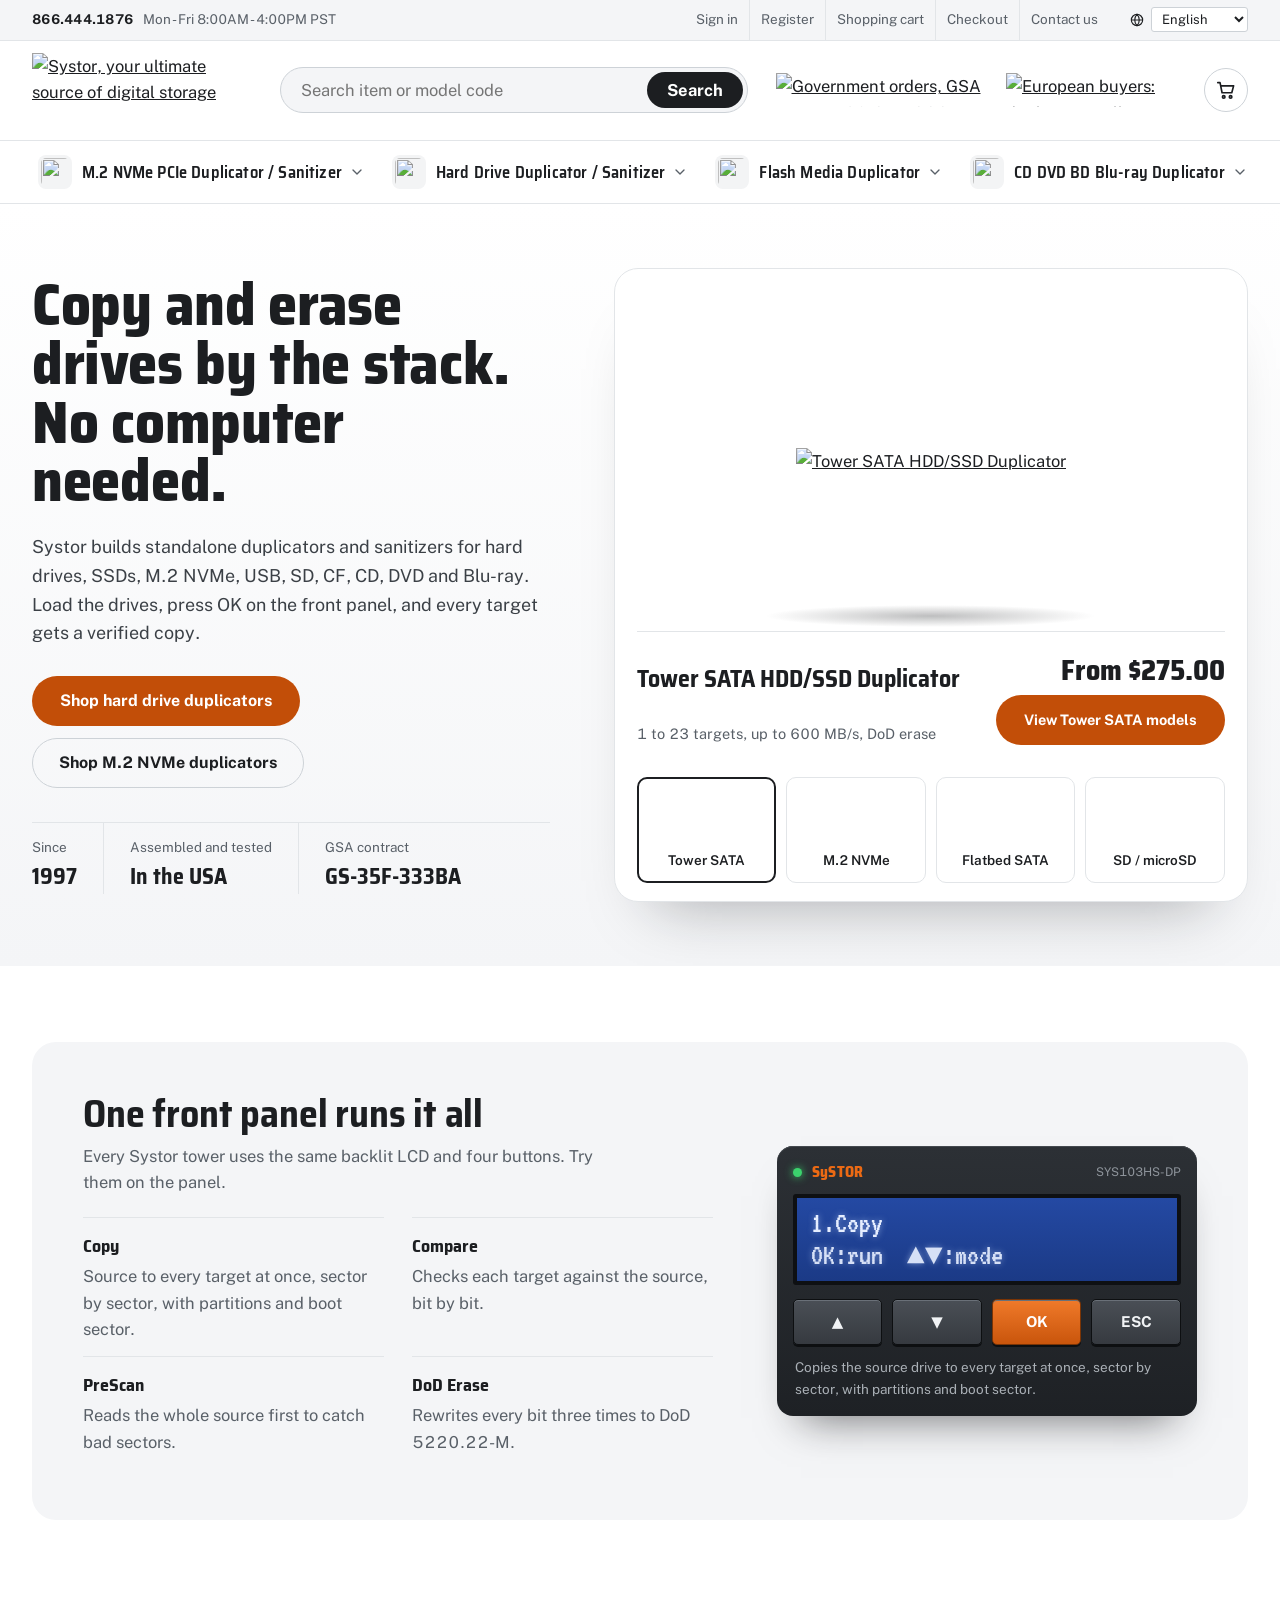
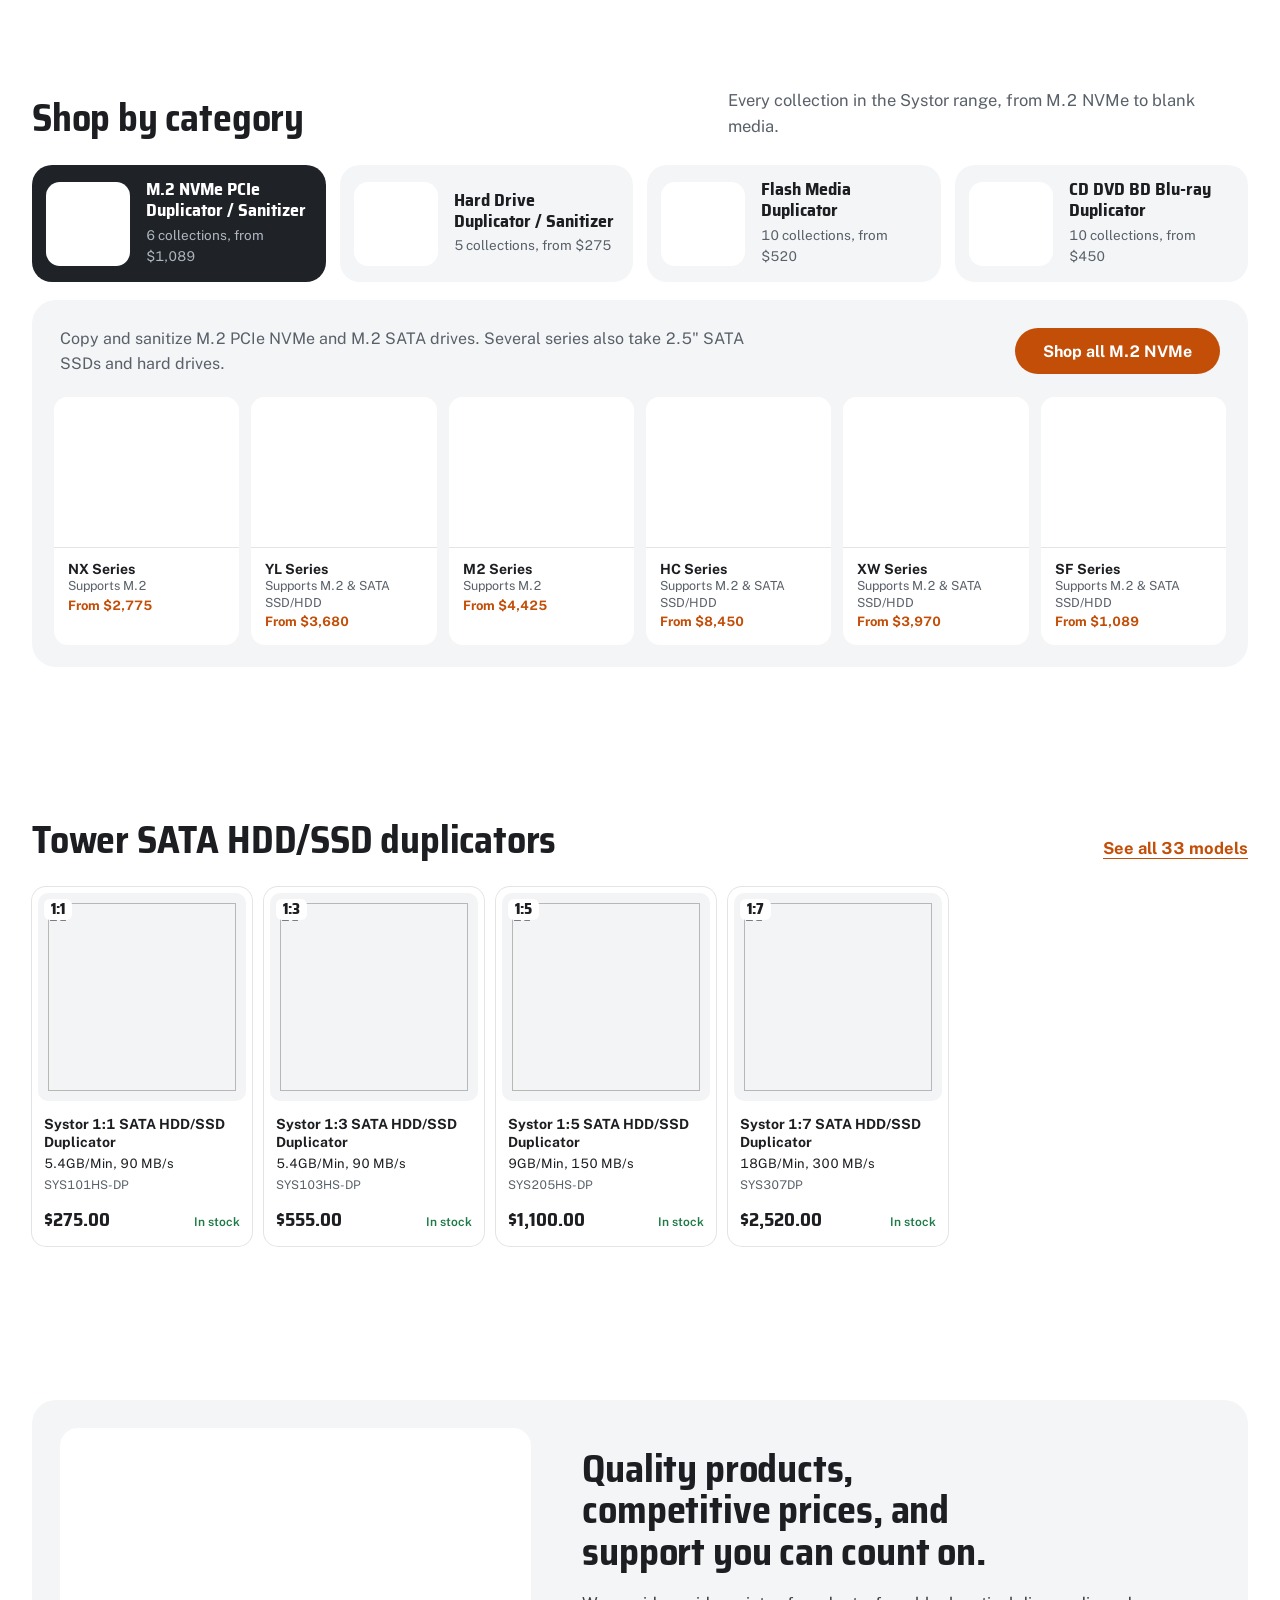
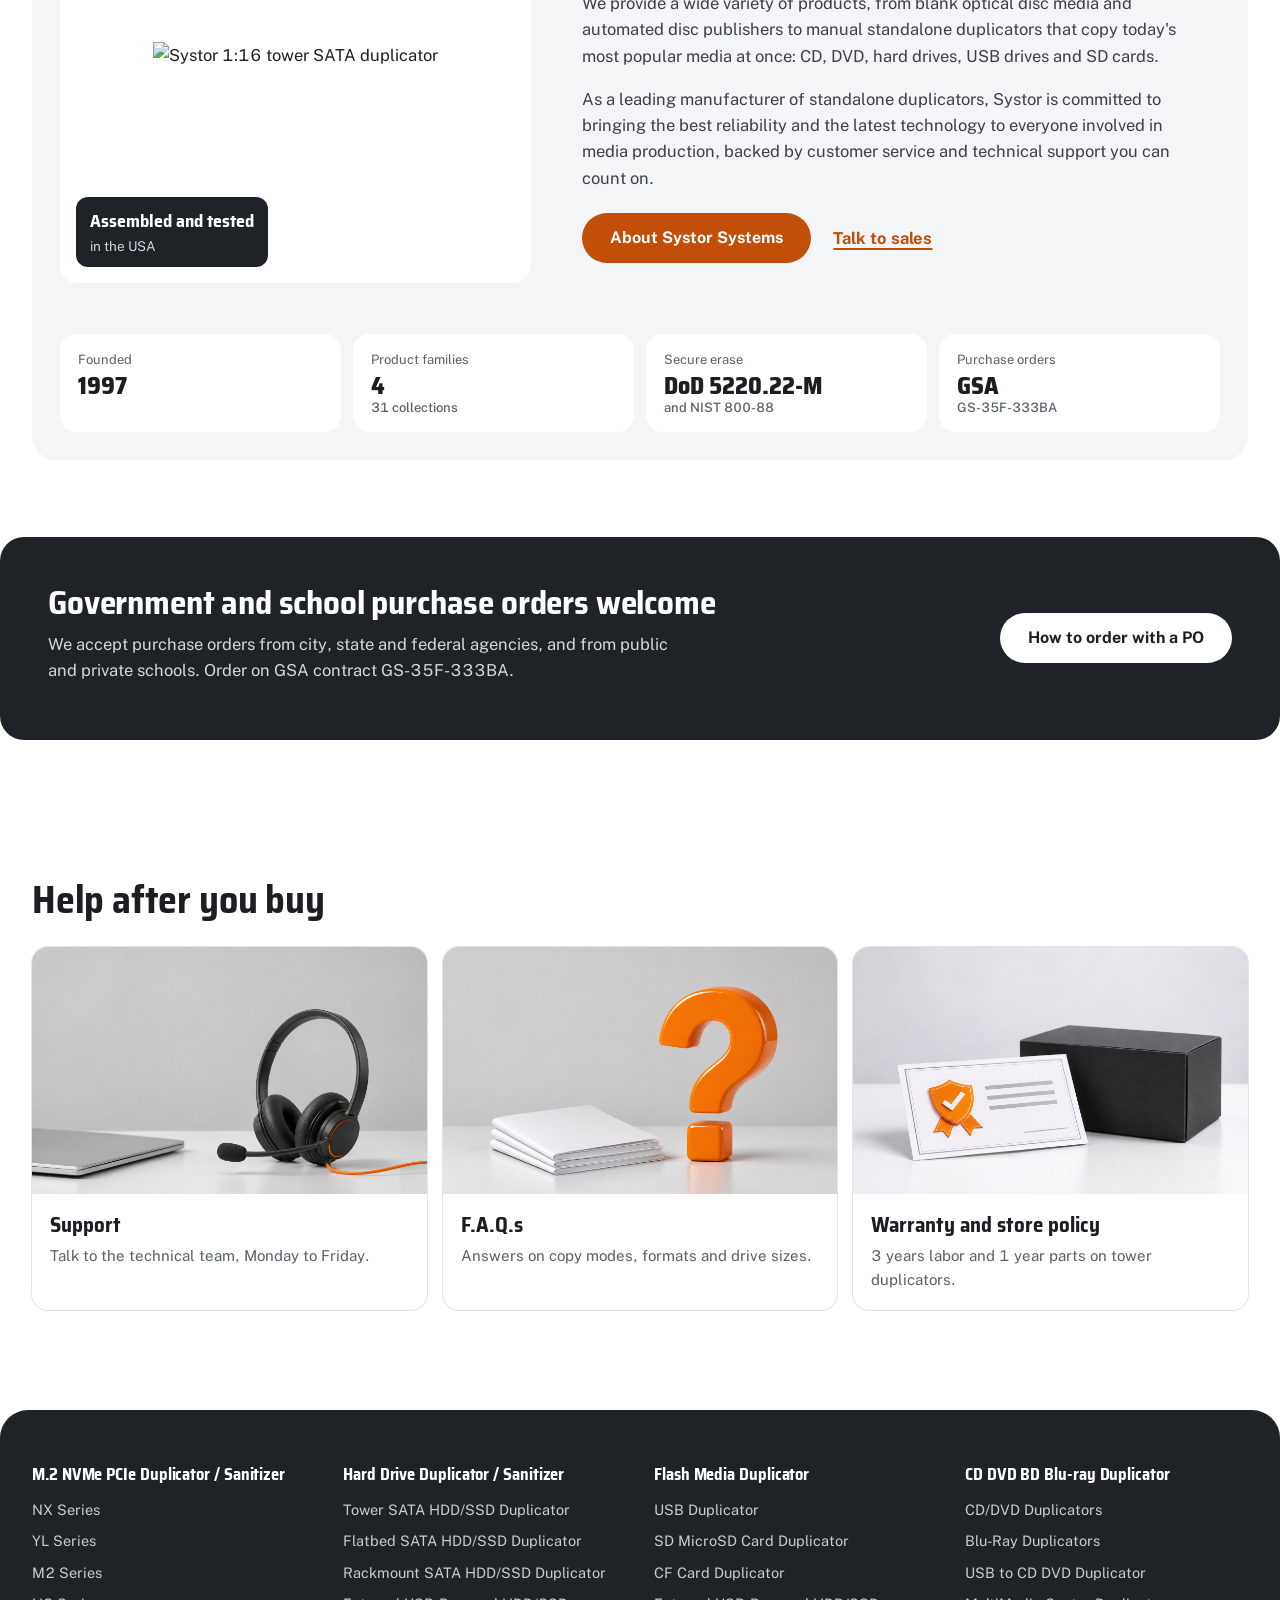
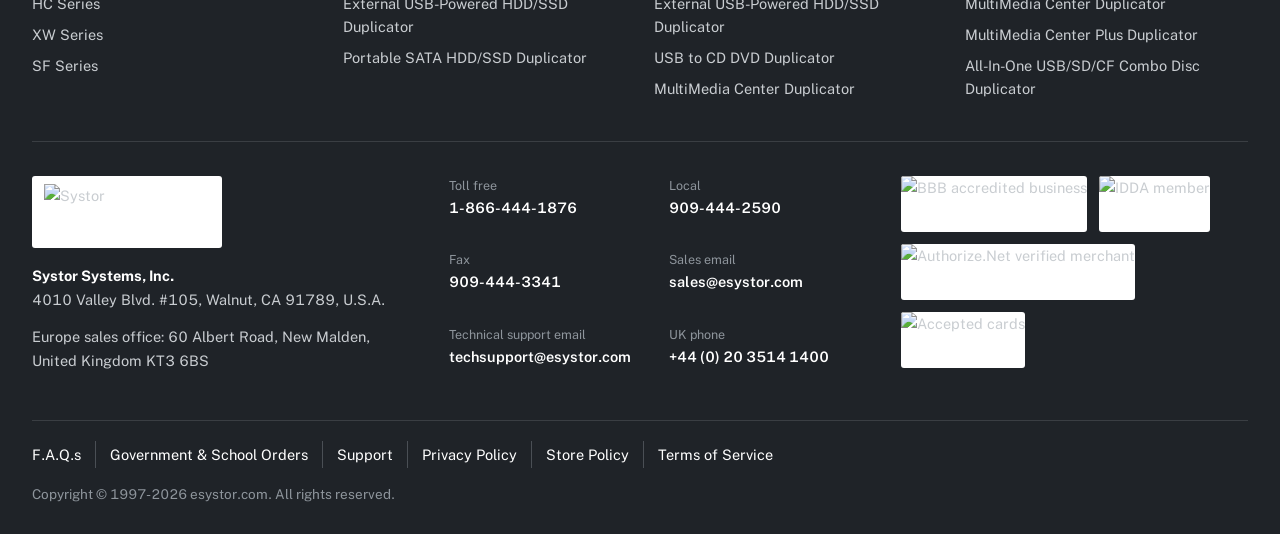
==== index.html @ d75db0a6 "Product page recommendations: 5 related models in one row Co-Authored-By: Claude Opus 5.5 <noreply@a" ====
<!DOCTYPE html>
<html lang="en">
<head>
<meta charset="utf-8">
<meta name="viewport" content="width=device-width, initial-scale=1">
<title>DVD Duplicator, Blu-ray DVD Duplicators, Hard Drive Duplicator, DVD Duplicators : eSystor</title>
<meta name="description" content="Systor Systems builds standalone M.2 NVMe, hard drive, flash media and CD DVD Blu-ray duplicators and sanitizers. Since 1997.">
<link rel="preconnect" href="https://fonts.googleapis.com">
<link rel="preconnect" href="https://fonts.gstatic.com" crossorigin>
<link href="https://fonts.googleapis.com/css2?family=Public+Sans:ital,wght@0,400;0,500;0,600;0,700;1,400&family=Saira+Semi+Condensed:wght@500;600;700;800&family=VT323&display=swap" rel="stylesheet">
<link rel="stylesheet" href="assets/esystor.css?v=29">
</head>
<body>
<a class="skip" href="#main">Skip to content</a>
<svg width="0" height="0" style="position:absolute" aria-hidden="true">
<symbol id="i-search" viewBox="0 0 24 24" fill="none" stroke="currentColor" stroke-width="2" stroke-linecap="round"><circle cx="11" cy="11" r="6.5"/><path d="m20 20-4.2-4.2"/></symbol>
<symbol id="i-globe" viewBox="0 0 24 24" fill="none" stroke="currentColor" stroke-width="1.7"><circle cx="12" cy="12" r="8.5"/><path d="M3.5 12h17M12 3.5c2.3 2.4 3.4 5.3 3.4 8.5S14.3 18.1 12 20.5C9.7 18.1 8.6 15.2 8.6 12S9.7 5.9 12 3.5z"/></symbol>
<symbol id="i-chev" viewBox="0 0 24 24" fill="none" stroke="currentColor" stroke-width="2" stroke-linecap="round" stroke-linejoin="round"><path d="m6 9 6 6 6-6"/></symbol>
<symbol id="i-left" viewBox="0 0 24 24" fill="none" stroke="currentColor" stroke-width="2" stroke-linecap="round" stroke-linejoin="round"><path d="m15 5-7 7 7 7"/></symbol>
<symbol id="i-right" viewBox="0 0 24 24" fill="none" stroke="currentColor" stroke-width="2" stroke-linecap="round" stroke-linejoin="round"><path d="m9 5 7 7-7 7"/></symbol>
<symbol id="i-cart" viewBox="0 0 24 24" fill="none" stroke="currentColor" stroke-width="1.8" stroke-linecap="round" stroke-linejoin="round"><path d="M3 4h2.5l2.2 11h10.6l2-7.5H6.6"/><circle cx="9.5" cy="19.5" r="1.4"/><circle cx="17" cy="19.5" r="1.4"/></symbol>
<symbol id="i-check" viewBox="0 0 24 24" fill="none" stroke="currentColor" stroke-width="2.2" stroke-linecap="round" stroke-linejoin="round"><path d="m5 12.5 4.5 4.5L19 7.5"/></symbol>
</svg>

<div class="util">
  <div class="wrap util-in">
    <p class="hours"><a href="tel:18664441876">866.444.1876</a> <span>Mon - Fri 8:00AM - 4:00PM PST</span></p>
    <a class="eu-m" href="https://duplicators4all.com" rel="noopener">European buyers</a>
    <nav class="toplinks" aria-label="Account"><a href="https://esystor.com/page/LOGN.html">Sign in</a><a href="https://esystor.com/page/ACAD.html">Register</a><a href="https://esystor.com/page/BASK.html">Shopping cart</a><a href="https://esystor.com/page/OCST.html">Checkout</a><a href="page.html#contact">Contact us</a></nav>
    <label class="lang"><svg aria-hidden="true"><use href="#i-globe"/></svg><span class="sr">Select language</span>
      <select class="js-lang"><option value="">English</option><option value="es">Español</option><option value="fr">Français</option><option value="de">Deutsch</option><option value="it">Italiano</option><option value="pt">Português</option><option value="ja">日本語</option><option value="ko">한국어</option><option value="zh-CN">中文</option><option value="tl">Filipino</option><option value="ar">العربية</option></select></label>
  </div>
</div>
<div id="google_translate_element" hidden></div>

<header class="mast">
  <div class="wrap mast-in">
    <button class="burger" type="button" aria-label="Open menu" aria-expanded="false" aria-controls="drawer"><span></span><span></span><span></span></button>
    <a class="logo" href="index.html"><img src="https://www.esystor.com/images/systor_logo.png" alt="Systor, your ultimate source of digital storage" width="350" height="120"></a>
    <form class="search" role="search" action="https://esystor.com/mm5/merchant.mvc" method="get">
      <input type="hidden" name="Screen" value="SRCH"><input type="hidden" name="Store_Code" value="duplicator">
      <label class="sr" for="q">Search items</label>
      <input id="q" name="Search" type="search" placeholder="Search item or model code">
      <button type="submit">Search</button>
    </form>
    <div class="badges">
      <a href="page.html#government" class="badge-gov"><img src="https://www.esystor.com/images/government_orders.png" alt="Government orders, GSA contract GS-35F-333BA" width="250" height="40"></a>
      <a href="https://duplicators4all.com" class="badge-eu" rel="noopener"><img src="https://www.esystor.com/images/duplicator4all.png" alt="European buyers: duplicators4all.com" width="200" height="40"></a>
    </div>
    <a class="cart" href="https://esystor.com/page/BASK.html" aria-label="Shopping cart"><svg aria-hidden="true"><use href="#i-cart"/></svg></a>
  </div>
  <nav class="cats" aria-label="Product categories">
    <ul class="wrap cats-in"><li class="cat">
      <a class="cat-btn" href="https://esystor.com/page/category/Systor_NVMe_Duplicators.html"><img src="https://www.esystor.com/mm5/graphics/00000001/1/ES%2001%20Main%20Image%20-%20400%20x%20400.jpg" alt="" width="34" height="34">M.2 NVMe PCIe Duplicator / Sanitizer</a><button type="button" class="cat-tog" aria-expanded="false" aria-controls="mm0" aria-label="Show M.2 NVMe PCIe Duplicator / Sanitizer collections"><svg aria-hidden="true"><use href="#i-chev"/></svg></button>
      <div class="mm" id="mm0"><div class="mm-in">
        <div class="mm-intro"><h2>M.2 NVMe PCIe Duplicator / Sanitizer</h2><p>Copy and sanitize M.2 PCIe NVMe and M.2 SATA drives. Several series also take 2.5" SATA SSDs and hard drives.</p><p class="mm-from">From $1,089<span>6 collections</span></p><a class="btn btn-o" href="https://esystor.com/page/category/Systor_NVMe_Duplicators.html">Shop all M.2 NVMe</a></div>
        <ul class="mm-grid" style="--cols:6"><li><a class="cc" href="https://esystor.com/page/category/Systor_NVMe_NX_Duplicators.html"><span class="cc-img"><img src="https://www.esystor.com/mm5/graphics/00000001/1/ES%2001%20Main%20Image%20-%20400%20x%20400.jpg" alt="" decoding="async"></span><span class="cc-t"><b>NX Series</b><small>Supports M.2</small><em>From $2,775</em></span></a></li><li><a class="cc" href="https://esystor.com/page/category/Systor_NVMe_YL_Duplicators.html"><span class="cc-img"><img src="https://www.esystor.com/mm5/graphics/00000001/Item%20Front%20PRO%2004%20-%20500%20x%20500.jpg" alt="" decoding="async"></span><span class="cc-t"><b>YL Series</b><small>Supports M.2 & SATA SSD/HDD</small><em>From $3,680</em></span></a></li><li><a class="cc" href="https://esystor.com/page/category/Systor_NVMe_M2_Duplicators.html"><span class="cc-img"><img src="https://www.esystor.com/mm5/graphics/00000001/1/SYSNVME-M2205%20front%20-%201000%20x%201000.jpg" alt="" decoding="async"></span><span class="cc-t"><b>M2 Series</b><small>Supports M.2</small><em>From $4,425</em></span></a></li><li><a class="cc" href="https://esystor.com/page/category/Systor_NVMe_HC_Duplicators.html"><span class="cc-img"><img src="https://www.esystor.com/mm5/graphics/00000001/1/SYSNVME-HC405%20front%20-%201000%20x%201000.jpg" alt="" decoding="async"></span><span class="cc-t"><b>HC Series</b><small>Supports M.2 & SATA SSD/HDD</small><em>From $8,450</em></span></a></li><li><a class="cc" href="https://esystor.com/page/category/Systor_NVMe_XW_Duplicators.html"><span class="cc-img"><img src="https://www.esystor.com/mm5/graphics/00000001/1/SYSNVME-XW203%2C303%20front%20-%201000%20x%201000.jpg" alt="" decoding="async"></span><span class="cc-t"><b>XW Series</b><small>Supports M.2 & SATA SSD/HDD</small><em>From $3,970</em></span></a></li><li><a class="cc" href="https://esystor.com/page/category/Systor_NVMe_SF_Duplicators.html"><span class="cc-img"><img src="https://www.esystor.com/mm5/graphics/00000001/SYSNVME-SF201%2C401%20front.%20-%20500%20x%20500.jpg" alt="" decoding="async"></span><span class="cc-t"><b>SF Series</b><small>Supports M.2 & SATA SSD/HDD</small><em>From $1,089</em></span></a></li></ul>
      </div></div>
    </li><li class="cat">
      <a class="cat-btn" href="https://esystor.com/page/category/HARD_DISK_DUPLICATORS.html"><img src="https://www.esystor.com/mm5/graphics/00000001/HDD/5R-HDD-DP.jpg" alt="" width="34" height="34">Hard Drive Duplicator / Sanitizer</a><button type="button" class="cat-tog" aria-expanded="false" aria-controls="mm1" aria-label="Show Hard Drive Duplicator / Sanitizer collections"><svg aria-hidden="true"><use href="#i-chev"/></svg></button>
      <div class="mm" id="mm1"><div class="mm-in">
        <div class="mm-intro"><h2>Hard Drive Duplicator / Sanitizer</h2><p>Standalone SATA HDD and SSD duplicators with DoD erase, in tower, flatbed, rackmount and portable builds.</p><p class="mm-from">From $275<span>5 collections</span></p><a class="btn btn-o" href="https://esystor.com/page/category/HARD_DISK_DUPLICATORS.html">Shop all Hard drive</a></div>
        <ul class="mm-grid" style="--cols:5"><li><a class="cc" href="collection.html"><span class="cc-img"><img src="https://www.esystor.com/mm5/graphics/00000001/HDD/5R-HDD-DP.jpg" alt="" decoding="async"></span><span class="cc-t"><b>Tower SATA HDD/SSD Duplicator</b><em>From $275</em></span></a></li><li><a class="cc" href="https://esystor.com/page/category/Systor_Flatbed_Duplicators.html"><span class="cc-img"><img src="https://www.esystor.com/mm5/graphics/00000001/HDD/4HDD-1.jpg" alt="" decoding="async"></span><span class="cc-t"><b>Flatbed SATA HDD/SSD Duplicator</b><em>From $1,450</em></span></a></li><li><a class="cc" href="https://esystor.com/page/category/Systor_Rackmount_Duplicators.html"><span class="cc-img"><img src="https://www.esystor.com/mm5/graphics/00000001/2-150.jpg" alt="" decoding="async"></span><span class="cc-t"><b>Rackmount SATA HDD/SSD Duplicator</b><em>From $1,325</em></span></a></li><li><a class="cc" href="https://esystor.com/page/category/usb-to-hdd-duplicators.html"><span class="cc-img"><img src="https://www.esystor.com/mm5/graphics/00000001/7-USB%2BHDD.jpg" alt="" decoding="async"></span><span class="cc-t"><b>External USB-Powered HDD/SSD Duplicator</b><em>From $555</em></span></a></li><li><a class="cc" href="https://esystor.com/page/category/PORTABLE_HDD_DUPLICATORS.html"><span class="cc-img"><img src="https://www.esystor.com/mm5/graphics/00000001/3T300.jpg" alt="" decoding="async"></span><span class="cc-t"><b>Portable SATA HDD/SSD Duplicator</b><em>From $890</em></span></a></li></ul>
      </div></div>
    </li><li class="cat">
      <a class="cat-btn" href="https://esystor.com/page/category/MEMORY_CARD_DUPLICATORS.html"><img src="https://www.esystor.com/mm5/graphics/00000001/SD-7L-300px%5B1%5D.jpg" alt="" width="34" height="34">Flash Media Duplicator</a><button type="button" class="cat-tog" aria-expanded="false" aria-controls="mm2" aria-label="Show Flash Media Duplicator collections"><svg aria-hidden="true"><use href="#i-chev"/></svg></button>
      <div class="mm" id="mm2"><div class="mm-in">
        <div class="mm-intro"><h2>Flash Media Duplicator</h2><p>USB, SD, microSD, CF, CFast and eUSB duplicators, plus combo units that copy flash to disc.</p><p class="mm-from">From $520<span>10 collections</span></p><a class="btn btn-o" href="https://esystor.com/page/category/MEMORY_CARD_DUPLICATORS.html">Shop all Flash media</a></div>
        <ul class="mm-grid" style="--cols:5"><li><a class="cc" href="https://esystor.com/page/category/USB_DUPLICATOR.html"><span class="cc-img"><img src="https://www.esystor.com/mm5/graphics/00000001/7-USB%2BHDD.jpg" alt="" decoding="async"></span><span class="cc-t"><b>USB Duplicator</b><em></em></span></a></li><li><a class="cc" href="https://esystor.com/page/category/SD_CARD_DUPLICATOR.html"><span class="cc-img"><img src="https://www.esystor.com/mm5/graphics/00000001/SD-7L-300px%5B1%5D.jpg" alt="" decoding="async"></span><span class="cc-t"><b>SD MicroSD Card Duplicator</b><em>From $600</em></span></a></li><li><a class="cc" href="https://esystor.com/page/category/CF_CARD_DUPLICATORS.html"><span class="cc-img"><img src="https://www.esystor.com/mm5/graphics/00000001/7F-CF.jpg" alt="" decoding="async"></span><span class="cc-t"><b>CF Card Duplicator</b><em>From $785</em></span></a></li><li><a class="cc" href="https://esystor.com/page/category/usb-to-hdd-duplicators.html"><span class="cc-img"><img src="https://www.esystor.com/mm5/graphics/00000001/7-USB%2BHDD.jpg" alt="" decoding="async"></span><span class="cc-t"><b>External USB-Powered HDD/SSD Duplicator</b><em>From $555</em></span></a></li><li><a class="cc" href="https://esystor.com/page/category/USB_BACK_UP_DVD_DUPLICATOR.html"><span class="cc-img"><img src="https://www.esystor.com/mm5/graphics/00000001/01F.jpg" alt="" decoding="async"></span><span class="cc-t"><b>USB to CD DVD Duplicator</b><em>From $520</em></span></a></li><li><a class="cc" href="https://esystor.com/page/category/MULTIMEDIA_DUPLICATORS.html"><span class="cc-img"><img src="https://www.esystor.com/mm5/graphics/00000001/1%20MDisc.png" alt="" decoding="async"></span><span class="cc-t"><b>MultiMedia Center Duplicator</b><em>From $610</em></span></a></li><li><a class="cc" href="https://esystor.com/page/category/MULTIMEDIA_CENTER_PLUS.html"><span class="cc-img"><img src="https://www.esystor.com/mm5/graphics/00000001/1%20MDisc.png" alt="" decoding="async"></span><span class="cc-t"><b>MultiMedia Center Plus Duplicator</b><em></em></span></a></li><li><a class="cc" href="https://esystor.com/page/category/ALL-IN-ONE-USB-SD-CF-MMC-DVD-BD.html"><span class="cc-img"><img src="https://www.esystor.com/mm5/graphics/00000001/1%20MDisc.png" alt="" decoding="async"></span><span class="cc-t"><b>All-In-One USB/SD/CF Combo Disc Duplicator</b><em></em></span></a></li><li><a class="cc" href="https://esystor.com/page/category/EUSB_DUPLICATORS.html"><span class="cc-img"><img src="https://www.esystor.com/mm5/graphics/00000001/7_EUSB.jpg" alt="" decoding="async"></span><span class="cc-t"><b>eUSB Drive Duplicator</b><em>From $925</em></span></a></li><li><a class="cc" href="https://esystor.com/page/category/CFAST_DUPLICATORS.html"><span class="cc-img"><img src="https://www.esystor.com/mm5/graphics/00000001/7F-CF.jpg" alt="" decoding="async"></span><span class="cc-t"><b>CFast Card Duplicator</b><em></em></span></a></li></ul>
      </div></div>
    </li><li class="cat">
      <a class="cat-btn" href="https://esystor.com/page/category/CD_DVD_DUPLICATORS.html"><img src="https://www.esystor.com/mm5/graphics/00000001/3_12X_Burner_Blu-Ray_Disc_Duplicator.jpg" alt="" width="34" height="34">CD DVD BD Blu-ray Duplicator</a><button type="button" class="cat-tog" aria-expanded="false" aria-controls="mm3" aria-label="Show CD DVD BD Blu-ray Duplicator collections"><svg aria-hidden="true"><use href="#i-chev"/></svg></button>
      <div class="mm" id="mm3"><div class="mm-in">
        <div class="mm-intro"><h2>CD DVD BD Blu-ray Duplicator</h2><p>Tower, daisy chain and rackmount CD, DVD and Blu-ray duplicators, and M-Disc and LightScribe blank media.</p><p class="mm-from">From $450<span>10 collections</span></p><a class="btn btn-o" href="https://esystor.com/page/category/CD_DVD_DUPLICATORS.html">Shop all CD DVD Blu-ray</a></div>
        <ul class="mm-grid" style="--cols:5"><li><a class="cc" href="https://esystor.com/page/category/TOWER_DVD_CD_DUPLICATORS.html"><span class="cc-img"><img src="https://www.esystor.com/mm5/graphics/00000001/3_target_SATA_dup_with_USB.jpg" alt="" decoding="async"></span><span class="cc-t"><b>CD/DVD Duplicators</b><em>From $450</em></span></a></li><li><a class="cc" href="https://esystor.com/page/category/BLU_RAY_DUPLICATORS.html"><span class="cc-img"><img src="https://www.esystor.com/mm5/graphics/00000001/3_12X_Burner_Blu-Ray_Disc_Duplicator.jpg" alt="" decoding="async"></span><span class="cc-t"><b>Blu-Ray Duplicators</b><em>From $750</em></span></a></li><li><a class="cc" href="https://esystor.com/page/category/USB_BACK_UP_DVD_DUPLICATOR.html"><span class="cc-img"><img src="https://www.esystor.com/mm5/graphics/00000001/01F.jpg" alt="" decoding="async"></span><span class="cc-t"><b>USB to CD DVD Duplicator</b><em>From $520</em></span></a></li><li><a class="cc" href="https://esystor.com/page/category/MULTIMEDIA_DUPLICATORS.html"><span class="cc-img"><img src="https://www.esystor.com/mm5/graphics/00000001/1%20MDisc.png" alt="" decoding="async"></span><span class="cc-t"><b>MultiMedia Center Duplicator</b><em>From $610</em></span></a></li><li><a class="cc" href="https://esystor.com/page/category/MULTIMEDIA_CENTER_PLUS.html"><span class="cc-img"><img src="https://www.esystor.com/mm5/graphics/00000001/1%20MDisc.png" alt="" decoding="async"></span><span class="cc-t"><b>MultiMedia Center Plus Duplicator</b><em></em></span></a></li><li><a class="cc" href="https://esystor.com/page/category/ALL-IN-ONE-USB-SD-CF-MMC-DVD-BD.html"><span class="cc-img"><img src="https://www.esystor.com/mm5/graphics/00000001/1%20MDisc.png" alt="" decoding="async"></span><span class="cc-t"><b>All-In-One USB/SD/CF Combo Disc Duplicator</b><em></em></span></a></li><li><a class="cc" href="https://esystor.com/page/category/DAISY_CHAIN_DVD_CD_DUPLICATORS.html"><span class="cc-img"><img src="https://www.esystor.com/mm5/graphics/00000001/20_target_daisy_chain.jpg" alt="" decoding="async"></span><span class="cc-t"><b>Daisy Chain Duplicators</b><em>From $3,770</em></span></a></li><li><a class="cc" href="https://esystor.com/page/category/RACKMOUNT_DUPLICATORS.html"><span class="cc-img"><img src="https://www.esystor.com/mm5/graphics/00000001/rackmount-duplicators/thumb/RM03BR-thumb.jpg" alt="" decoding="async"></span><span class="cc-t"><b>Rackmount Duplicators</b><em>From $510</em></span></a></li><li><a class="cc" href="https://esystor.com/page/category/M_Disc_CD_DVD.html"><span class="cc-img"><img src="https://www.esystor.com/mm5/graphics/00000001/MDiscBD-50pk.jpg" alt="" decoding="async"></span><span class="cc-t"><b>M-Disc DVD Blank Media</b><em>From $220</em></span></a></li><li><a class="cc" href="https://esystor.com/page/category/LIGHTSCRIBE_BLANK_MEDIA.html"><span class="cc-img"><img src="https://www.esystor.com/mm5/graphics/00000001/034707047327.jpg" alt="" decoding="async"></span><span class="cc-t"><b>LightScribe Blank Media</b><em>From $18</em></span></a></li></ul>
      </div></div>
    </li></ul>
  </nav>
</header>

<div class="scrim" hidden></div>
<aside class="drawer" id="drawer" aria-label="Menu" hidden>
  <div class="drawer-top"><img src="https://www.esystor.com/images/systor_logo.png" alt="Systor"><button type="button" class="drawer-x" aria-label="Close menu">&times;</button></div>
  <form class="search search-m" role="search" action="https://esystor.com/mm5/merchant.mvc" method="get">
    <input type="hidden" name="Screen" value="SRCH"><input type="hidden" name="Store_Code" value="duplicator">
    <input name="Search" type="search" aria-label="Search items" placeholder="Search item or model code"><button type="submit">Search</button>
  </form>
  <div class="drawer-cats"><details><summary><img src="https://www.esystor.com/mm5/graphics/00000001/1/ES%2001%20Main%20Image%20-%20400%20x%20400.jpg" alt="">M.2 NVMe PCIe Duplicator / Sanitizer<svg aria-hidden="true"><use href="#i-chev"/></svg></summary><ul><li><a href="https://esystor.com/page/category/Systor_NVMe_Duplicators.html" class="d-all">Shop all M.2 NVMe</a></li><li><a href="https://esystor.com/page/category/Systor_NVMe_NX_Duplicators.html"><img src="https://www.esystor.com/mm5/graphics/00000001/1/ES%2001%20Main%20Image%20-%20400%20x%20400.jpg" alt="" loading="lazy"><span>NX Series <small>Supports M.2</small></span></a></li><li><a href="https://esystor.com/page/category/Systor_NVMe_YL_Duplicators.html"><img src="https://www.esystor.com/mm5/graphics/00000001/Item%20Front%20PRO%2004%20-%20500%20x%20500.jpg" alt="" loading="lazy"><span>YL Series <small>Supports M.2 & SATA SSD/HDD</small></span></a></li><li><a href="https://esystor.com/page/category/Systor_NVMe_M2_Duplicators.html"><img src="https://www.esystor.com/mm5/graphics/00000001/1/SYSNVME-M2205%20front%20-%201000%20x%201000.jpg" alt="" loading="lazy"><span>M2 Series <small>Supports M.2</small></span></a></li><li><a href="https://esystor.com/page/category/Systor_NVMe_HC_Duplicators.html"><img src="https://www.esystor.com/mm5/graphics/00000001/1/SYSNVME-HC405%20front%20-%201000%20x%201000.jpg" alt="" loading="lazy"><span>HC Series <small>Supports M.2 & SATA SSD/HDD</small></span></a></li><li><a href="https://esystor.com/page/category/Systor_NVMe_XW_Duplicators.html"><img src="https://www.esystor.com/mm5/graphics/00000001/1/SYSNVME-XW203%2C303%20front%20-%201000%20x%201000.jpg" alt="" loading="lazy"><span>XW Series <small>Supports M.2 & SATA SSD/HDD</small></span></a></li><li><a href="https://esystor.com/page/category/Systor_NVMe_SF_Duplicators.html"><img src="https://www.esystor.com/mm5/graphics/00000001/SYSNVME-SF201%2C401%20front.%20-%20500%20x%20500.jpg" alt="" loading="lazy"><span>SF Series <small>Supports M.2 & SATA SSD/HDD</small></span></a></li></ul></details><details><summary><img src="https://www.esystor.com/mm5/graphics/00000001/HDD/5R-HDD-DP.jpg" alt="">Hard Drive Duplicator / Sanitizer<svg aria-hidden="true"><use href="#i-chev"/></svg></summary><ul><li><a href="https://esystor.com/page/category/HARD_DISK_DUPLICATORS.html" class="d-all">Shop all Hard drive</a></li><li><a href="collection.html"><img src="https://www.esystor.com/mm5/graphics/00000001/HDD/5R-HDD-DP.jpg" alt="" loading="lazy"><span>Tower SATA HDD/SSD Duplicator</span></a></li><li><a href="https://esystor.com/page/category/Systor_Flatbed_Duplicators.html"><img src="https://www.esystor.com/mm5/graphics/00000001/HDD/4HDD-1.jpg" alt="" loading="lazy"><span>Flatbed SATA HDD/SSD Duplicator</span></a></li><li><a href="https://esystor.com/page/category/Systor_Rackmount_Duplicators.html"><img src="https://www.esystor.com/mm5/graphics/00000001/2-150.jpg" alt="" loading="lazy"><span>Rackmount SATA HDD/SSD Duplicator</span></a></li><li><a href="https://esystor.com/page/category/usb-to-hdd-duplicators.html"><img src="https://www.esystor.com/mm5/graphics/00000001/7-USB%2BHDD.jpg" alt="" loading="lazy"><span>External USB-Powered HDD/SSD Duplicator</span></a></li><li><a href="https://esystor.com/page/category/PORTABLE_HDD_DUPLICATORS.html"><img src="https://www.esystor.com/mm5/graphics/00000001/3T300.jpg" alt="" loading="lazy"><span>Portable SATA HDD/SSD Duplicator</span></a></li></ul></details><details><summary><img src="https://www.esystor.com/mm5/graphics/00000001/SD-7L-300px%5B1%5D.jpg" alt="">Flash Media Duplicator<svg aria-hidden="true"><use href="#i-chev"/></svg></summary><ul><li><a href="https://esystor.com/page/category/MEMORY_CARD_DUPLICATORS.html" class="d-all">Shop all Flash media</a></li><li><a href="https://esystor.com/page/category/USB_DUPLICATOR.html"><img src="https://www.esystor.com/mm5/graphics/00000001/7-USB%2BHDD.jpg" alt="" loading="lazy"><span>USB Duplicator</span></a></li><li><a href="https://esystor.com/page/category/SD_CARD_DUPLICATOR.html"><img src="https://www.esystor.com/mm5/graphics/00000001/SD-7L-300px%5B1%5D.jpg" alt="" loading="lazy"><span>SD MicroSD Card Duplicator</span></a></li><li><a href="https://esystor.com/page/category/CF_CARD_DUPLICATORS.html"><img src="https://www.esystor.com/mm5/graphics/00000001/7F-CF.jpg" alt="" loading="lazy"><span>CF Card Duplicator</span></a></li><li><a href="https://esystor.com/page/category/usb-to-hdd-duplicators.html"><img src="https://www.esystor.com/mm5/graphics/00000001/7-USB%2BHDD.jpg" alt="" loading="lazy"><span>External USB-Powered HDD/SSD Duplicator</span></a></li><li><a href="https://esystor.com/page/category/USB_BACK_UP_DVD_DUPLICATOR.html"><img src="https://www.esystor.com/mm5/graphics/00000001/01F.jpg" alt="" loading="lazy"><span>USB to CD DVD Duplicator</span></a></li><li><a href="https://esystor.com/page/category/MULTIMEDIA_DUPLICATORS.html"><img src="https://www.esystor.com/mm5/graphics/00000001/1%20MDisc.png" alt="" loading="lazy"><span>MultiMedia Center Duplicator</span></a></li><li><a href="https://esystor.com/page/category/MULTIMEDIA_CENTER_PLUS.html"><img src="https://www.esystor.com/mm5/graphics/00000001/1%20MDisc.png" alt="" loading="lazy"><span>MultiMedia Center Plus Duplicator</span></a></li><li><a href="https://esystor.com/page/category/ALL-IN-ONE-USB-SD-CF-MMC-DVD-BD.html"><img src="https://www.esystor.com/mm5/graphics/00000001/1%20MDisc.png" alt="" loading="lazy"><span>All-In-One USB/SD/CF Combo Disc Duplicator</span></a></li><li><a href="https://esystor.com/page/category/EUSB_DUPLICATORS.html"><img src="https://www.esystor.com/mm5/graphics/00000001/7_EUSB.jpg" alt="" loading="lazy"><span>eUSB Drive Duplicator</span></a></li><li><a href="https://esystor.com/page/category/CFAST_DUPLICATORS.html"><img src="https://www.esystor.com/mm5/graphics/00000001/7F-CF.jpg" alt="" loading="lazy"><span>CFast Card Duplicator</span></a></li></ul></details><details><summary><img src="https://www.esystor.com/mm5/graphics/00000001/3_12X_Burner_Blu-Ray_Disc_Duplicator.jpg" alt="">CD DVD BD Blu-ray Duplicator<svg aria-hidden="true"><use href="#i-chev"/></svg></summary><ul><li><a href="https://esystor.com/page/category/CD_DVD_DUPLICATORS.html" class="d-all">Shop all CD DVD Blu-ray</a></li><li><a href="https://esystor.com/page/category/TOWER_DVD_CD_DUPLICATORS.html"><img src="https://www.esystor.com/mm5/graphics/00000001/3_target_SATA_dup_with_USB.jpg" alt="" loading="lazy"><span>CD/DVD Duplicators</span></a></li><li><a href="https://esystor.com/page/category/BLU_RAY_DUPLICATORS.html"><img src="https://www.esystor.com/mm5/graphics/00000001/3_12X_Burner_Blu-Ray_Disc_Duplicator.jpg" alt="" loading="lazy"><span>Blu-Ray Duplicators</span></a></li><li><a href="https://esystor.com/page/category/USB_BACK_UP_DVD_DUPLICATOR.html"><img src="https://www.esystor.com/mm5/graphics/00000001/01F.jpg" alt="" loading="lazy"><span>USB to CD DVD Duplicator</span></a></li><li><a href="https://esystor.com/page/category/MULTIMEDIA_DUPLICATORS.html"><img src="https://www.esystor.com/mm5/graphics/00000001/1%20MDisc.png" alt="" loading="lazy"><span>MultiMedia Center Duplicator</span></a></li><li><a href="https://esystor.com/page/category/MULTIMEDIA_CENTER_PLUS.html"><img src="https://www.esystor.com/mm5/graphics/00000001/1%20MDisc.png" alt="" loading="lazy"><span>MultiMedia Center Plus Duplicator</span></a></li><li><a href="https://esystor.com/page/category/ALL-IN-ONE-USB-SD-CF-MMC-DVD-BD.html"><img src="https://www.esystor.com/mm5/graphics/00000001/1%20MDisc.png" alt="" loading="lazy"><span>All-In-One USB/SD/CF Combo Disc Duplicator</span></a></li><li><a href="https://esystor.com/page/category/DAISY_CHAIN_DVD_CD_DUPLICATORS.html"><img src="https://www.esystor.com/mm5/graphics/00000001/20_target_daisy_chain.jpg" alt="" loading="lazy"><span>Daisy Chain Duplicators</span></a></li><li><a href="https://esystor.com/page/category/RACKMOUNT_DUPLICATORS.html"><img src="https://www.esystor.com/mm5/graphics/00000001/rackmount-duplicators/thumb/RM03BR-thumb.jpg" alt="" loading="lazy"><span>Rackmount Duplicators</span></a></li><li><a href="https://esystor.com/page/category/M_Disc_CD_DVD.html"><img src="https://www.esystor.com/mm5/graphics/00000001/MDiscBD-50pk.jpg" alt="" loading="lazy"><span>M-Disc DVD Blank Media</span></a></li><li><a href="https://esystor.com/page/category/LIGHTSCRIBE_BLANK_MEDIA.html"><img src="https://www.esystor.com/mm5/graphics/00000001/034707047327.jpg" alt="" loading="lazy"><span>LightScribe Blank Media</span></a></li></ul></details></div>
  <nav class="drawer-links"><a href="https://esystor.com/page/LOGN.html">Sign in</a><a href="https://esystor.com/page/ACAD.html">Register</a><a href="https://esystor.com/page/BASK.html">Shopping cart</a><a href="https://esystor.com/page/OCST.html">Checkout</a><a href="page.html#contact">Contact us</a><a href="page.html">About Systor</a></nav>
  <div class="drawer-badges"><a href="page.html#government"><img src="https://www.esystor.com/images/government_orders.png" alt="Government orders, GSA GS-35F-333BA"></a><a href="https://duplicators4all.com" rel="noopener"><img src="https://www.esystor.com/images/duplicator4all.png" alt="European buyers: duplicators4all.com"></a></div>
  <a class="drawer-tel" href="tel:18664441876">866.444.1876<small>Mon - Fri 8:00AM - 4:00PM PST</small></a>
</aside>

<main id="main">

<section class="hero">
  <div class="wrap hero-in">
    <div class="hero-copy">
      <h1>Copy and erase drives by the stack. No computer needed.</h1>
      <p class="lede">Systor builds standalone duplicators and sanitizers for hard drives, SSDs, M.2 NVMe, USB, SD, CF, CD, DVD and Blu-ray. Load the drives, press OK on the front panel, and every target gets a verified copy.</p>
      <div class="cta">
        <a class="btn btn-o" href="collection.html">Shop hard drive duplicators</a>
        <a class="btn btn-l" href="https://esystor.com/page/category/Systor_NVMe_Duplicators.html">Shop M.2 NVMe duplicators</a>
      </div>
      <dl class="facts">
        <div><dt>Since</dt><dd>1997</dd></div>
        <div><dt>Assembled and tested</dt><dd>In the USA</dd></div>
        <div><dt>GSA contract</dt><dd>GS-35F-333BA</dd></div>
      </dl>
    </div>
    <div class="stage" data-stage>
      <div class="stage-floor"><figure class="show on" id="show0" role="tabpanel">
        <a class="show-img" href="collection.html"><img src="https://www.esystor.com/mm5/graphics/00000001/HDD/7R-HDD-DP.jpg" alt="Tower SATA HDD/SSD Duplicator" fetchpriority="high"></a>
        <figcaption><span class="show-n">Tower SATA HDD/SSD Duplicator</span><span class="show-d">1 to 23 targets, up to 600 MB/s, DoD erase</span><span class="show-p">From $275.00</span><a class="btn btn-o show-go" href="collection.html">View Tower SATA models</a></figcaption>
      </figure><figure class="show" id="show1" role="tabpanel" hidden>
        <a class="show-img" href="https://esystor.com/page/PROD/SYSNVME-NX403.html"><img src="https://www.esystor.com/mm5/graphics/00000001/1/ES%2001%20Main%20Image%20-%20400%20x%20400.jpg" alt="M.2 NVMe Duplicator Sanitizer" loading="lazy"></a>
        <figcaption><span class="show-n">M.2 NVMe Duplicator Sanitizer</span><span class="show-d">SYSNVME-NX403, 1 to 3, 24GB/Min, SATA and PCIe M.2</span><span class="show-p">$2,775.00</span><a class="btn btn-o show-go" href="https://esystor.com/page/PROD/SYSNVME-NX403.html">View M.2 NVMe models</a></figcaption>
      </figure><figure class="show" id="show2" role="tabpanel" hidden>
        <a class="show-img" href="https://esystor.com/page/PROD/SYS04-SSD-SATA2.html"><img src="https://www.esystor.com/mm5/graphics/00000001/HDD/4HDD-1.jpg" alt="Flatbed SATA SSD HDD Duplicator" loading="lazy"></a>
        <figcaption><span class="show-n">Flatbed SATA SSD HDD Duplicator</span><span class="show-d">SYS04-SSD-SATA2, 1 to 4, 18GB/Min, copy and erase</span><span class="show-p">$1,900.00</span><a class="btn btn-o show-go" href="https://esystor.com/page/PROD/SYS04-SSD-SATA2.html">View Flatbed SATA models</a></figcaption>
      </figure><figure class="show" id="show3" role="tabpanel" hidden>
        <a class="show-img" href="https://esystor.com/page/PROD/SYS-SD100-7.html"><img src="https://www.esystor.com/mm5/graphics/00000001/SD-7L-300px%5B1%5D.jpg" alt="SD/microSD Card 3.0 Duplicator" loading="lazy"></a>
        <figcaption><span class="show-n">SD/microSD Card 3.0 Duplicator</span><span class="show-d">SYS-SD100-7, 1 to 7, 6GB/Min</span><span class="show-p">$1,780.00</span><a class="btn btn-o show-go" href="https://esystor.com/page/PROD/SYS-SD100-7.html">View SD / microSD models</a></figcaption>
      </figure></div>
      <div class="stage-pick" role="tablist" aria-label="Choose a product line"><button type="button" role="tab" aria-controls="show0" aria-selected="true"><img src="https://www.esystor.com/mm5/graphics/00000001/HDD/7R-HDD-DP.jpg" alt="" loading="lazy"><span>Tower SATA</span></button><button type="button" role="tab" aria-controls="show1" aria-selected="false"><img src="https://www.esystor.com/mm5/graphics/00000001/1/ES%2001%20Main%20Image%20-%20400%20x%20400.jpg" alt="" loading="lazy"><span>M.2 NVMe</span></button><button type="button" role="tab" aria-controls="show2" aria-selected="false"><img src="https://www.esystor.com/mm5/graphics/00000001/HDD/4HDD-1.jpg" alt="" loading="lazy"><span>Flatbed SATA</span></button><button type="button" role="tab" aria-controls="show3" aria-selected="false"><img src="https://www.esystor.com/mm5/graphics/00000001/SD-7L-300px%5B1%5D.jpg" alt="" loading="lazy"><span>SD / microSD</span></button></div>
    </div>
  </div>
</section>

<section class="sec try" aria-labelledby="try-h">
  <div class="wrap">
    <div class="try-in">
      <div class="try-copy">
        <h2 id="try-h">One front panel runs it all</h2>
        <p class="sec-note">Every Systor tower uses the same backlit LCD and four buttons. Try them on the panel.</p>
        <dl class="modes modes-2">
          <div><dt>Copy</dt><dd>Source to every target at once, sector by sector, with partitions and boot sector.</dd></div>
          <div><dt>Compare</dt><dd>Checks each target against the source, bit by bit.</dd></div>
          <div><dt>PreScan</dt><dd>Reads the whole source first to catch bad sectors.</dd></div>
          <div><dt>DoD Erase</dt><dd>Rewrites every bit three times to DoD 5220.22-M.</dd></div>
        </dl>
      </div>
      <div class="notranslate panel" data-lcd>
  <div class="panel-top"><span class="led" aria-hidden="true"></span><span class="panel-brand">SySTOR</span><span class="panel-model">SYS103HS-DP</span></div>
  <div class="lcd" role="status" aria-live="polite"><div class="lcd-l1">1.Copy</div><div class="lcd-l2">&nbsp;</div></div>
  <div class="keys" role="group" aria-label="Front panel buttons">
    <button type="button" data-k="up" aria-label="Up">&#9650;</button>
    <button type="button" data-k="down" aria-label="Down">&#9660;</button>
    <button type="button" data-k="ok">OK</button>
    <button type="button" data-k="esc">ESC</button>
  </div>
  <p class="lcd-help"></p>
</div>
    </div>
  </div>
</section>


<section class="sec shop" aria-labelledby="shop-h">
  <div class="wrap">
    <div class="sec-head"><h2 id="shop-h">Shop by category</h2><p class="sec-note">Every collection in the Systor range, from M.2 NVMe to blank media.</p></div>
    <div class="cbrowse" data-cbrowse><div class="ct-row" role="tablist" aria-label="Product categories"><button type="button" class="ct" role="tab" id="ct0" aria-controls="cp0" aria-selected="true">
        <span class="ct-img"><img src="https://www.esystor.com/mm5/graphics/00000001/1/ES%2001%20Main%20Image%20-%20400%20x%20400.jpg" alt=""></span>
        <span class="ct-t"><b>M.2 NVMe PCIe Duplicator / Sanitizer</b><small>6 collections, from $1,089</small></span></button><button type="button" class="ct" role="tab" id="ct1" aria-controls="cp1" aria-selected="false" tabindex="-1">
        <span class="ct-img"><img src="https://www.esystor.com/mm5/graphics/00000001/HDD/5R-HDD-DP.jpg" alt=""></span>
        <span class="ct-t"><b>Hard Drive Duplicator / Sanitizer</b><small>5 collections, from $275</small></span></button><button type="button" class="ct" role="tab" id="ct2" aria-controls="cp2" aria-selected="false" tabindex="-1">
        <span class="ct-img"><img src="https://www.esystor.com/mm5/graphics/00000001/SD-7L-300px%5B1%5D.jpg" alt=""></span>
        <span class="ct-t"><b>Flash Media Duplicator</b><small>10 collections, from $520</small></span></button><button type="button" class="ct" role="tab" id="ct3" aria-controls="cp3" aria-selected="false" tabindex="-1">
        <span class="ct-img"><img src="https://www.esystor.com/mm5/graphics/00000001/3_12X_Burner_Blu-Ray_Disc_Duplicator.jpg" alt=""></span>
        <span class="ct-t"><b>CD DVD BD Blu-ray Duplicator</b><small>10 collections, from $450</small></span></button></div><div class="cp" id="cp0" role="tabpanel" aria-labelledby="ct0">
        <div class="cp-bar"><p>Copy and sanitize M.2 PCIe NVMe and M.2 SATA drives. Several series also take 2.5" SATA SSDs and hard drives.</p><a class="btn btn-o" href="https://esystor.com/page/category/Systor_NVMe_Duplicators.html">Shop all M.2 NVMe</a></div>
        <ul class="shop-grid" style="--cols:6"><li><a class="cc" href="https://esystor.com/page/category/Systor_NVMe_NX_Duplicators.html"><span class="cc-img"><img src="https://www.esystor.com/mm5/graphics/00000001/1/ES%2001%20Main%20Image%20-%20400%20x%20400.jpg" alt="" loading="lazy"></span><span class="cc-t"><b>NX Series</b><small>Supports M.2</small><em>From $2,775</em></span></a></li><li><a class="cc" href="https://esystor.com/page/category/Systor_NVMe_YL_Duplicators.html"><span class="cc-img"><img src="https://www.esystor.com/mm5/graphics/00000001/Item%20Front%20PRO%2004%20-%20500%20x%20500.jpg" alt="" loading="lazy"></span><span class="cc-t"><b>YL Series</b><small>Supports M.2 & SATA SSD/HDD</small><em>From $3,680</em></span></a></li><li><a class="cc" href="https://esystor.com/page/category/Systor_NVMe_M2_Duplicators.html"><span class="cc-img"><img src="https://www.esystor.com/mm5/graphics/00000001/1/SYSNVME-M2205%20front%20-%201000%20x%201000.jpg" alt="" loading="lazy"></span><span class="cc-t"><b>M2 Series</b><small>Supports M.2</small><em>From $4,425</em></span></a></li><li><a class="cc" href="https://esystor.com/page/category/Systor_NVMe_HC_Duplicators.html"><span class="cc-img"><img src="https://www.esystor.com/mm5/graphics/00000001/1/SYSNVME-HC405%20front%20-%201000%20x%201000.jpg" alt="" loading="lazy"></span><span class="cc-t"><b>HC Series</b><small>Supports M.2 & SATA SSD/HDD</small><em>From $8,450</em></span></a></li><li><a class="cc" href="https://esystor.com/page/category/Systor_NVMe_XW_Duplicators.html"><span class="cc-img"><img src="https://www.esystor.com/mm5/graphics/00000001/1/SYSNVME-XW203%2C303%20front%20-%201000%20x%201000.jpg" alt="" loading="lazy"></span><span class="cc-t"><b>XW Series</b><small>Supports M.2 & SATA SSD/HDD</small><em>From $3,970</em></span></a></li><li><a class="cc" href="https://esystor.com/page/category/Systor_NVMe_SF_Duplicators.html"><span class="cc-img"><img src="https://www.esystor.com/mm5/graphics/00000001/SYSNVME-SF201%2C401%20front.%20-%20500%20x%20500.jpg" alt="" loading="lazy"></span><span class="cc-t"><b>SF Series</b><small>Supports M.2 & SATA SSD/HDD</small><em>From $1,089</em></span></a></li></ul>
      </div><div class="cp" id="cp1" role="tabpanel" aria-labelledby="ct1" hidden>
        <div class="cp-bar"><p>Standalone SATA HDD and SSD duplicators with DoD erase, in tower, flatbed, rackmount and portable builds.</p><a class="btn btn-o" href="https://esystor.com/page/category/HARD_DISK_DUPLICATORS.html">Shop all Hard drive</a></div>
        <ul class="shop-grid" style="--cols:5"><li><a class="cc" href="collection.html"><span class="cc-img"><img src="https://www.esystor.com/mm5/graphics/00000001/HDD/5R-HDD-DP.jpg" alt="" loading="lazy"></span><span class="cc-t"><b>Tower SATA HDD/SSD Duplicator</b><em>From $275</em></span></a></li><li><a class="cc" href="https://esystor.com/page/category/Systor_Flatbed_Duplicators.html"><span class="cc-img"><img src="https://www.esystor.com/mm5/graphics/00000001/HDD/4HDD-1.jpg" alt="" loading="lazy"></span><span class="cc-t"><b>Flatbed SATA HDD/SSD Duplicator</b><em>From $1,450</em></span></a></li><li><a class="cc" href="https://esystor.com/page/category/Systor_Rackmount_Duplicators.html"><span class="cc-img"><img src="https://www.esystor.com/mm5/graphics/00000001/2-150.jpg" alt="" loading="lazy"></span><span class="cc-t"><b>Rackmount SATA HDD/SSD Duplicator</b><em>From $1,325</em></span></a></li><li><a class="cc" href="https://esystor.com/page/category/usb-to-hdd-duplicators.html"><span class="cc-img"><img src="https://www.esystor.com/mm5/graphics/00000001/7-USB%2BHDD.jpg" alt="" loading="lazy"></span><span class="cc-t"><b>External USB-Powered HDD/SSD Duplicator</b><em>From $555</em></span></a></li><li><a class="cc" href="https://esystor.com/page/category/PORTABLE_HDD_DUPLICATORS.html"><span class="cc-img"><img src="https://www.esystor.com/mm5/graphics/00000001/3T300.jpg" alt="" loading="lazy"></span><span class="cc-t"><b>Portable SATA HDD/SSD Duplicator</b><em>From $890</em></span></a></li></ul>
      </div><div class="cp" id="cp2" role="tabpanel" aria-labelledby="ct2" hidden>
        <div class="cp-bar"><p>USB, SD, microSD, CF, CFast and eUSB duplicators, plus combo units that copy flash to disc.</p><a class="btn btn-o" href="https://esystor.com/page/category/MEMORY_CARD_DUPLICATORS.html">Shop all Flash media</a></div>
        <ul class="shop-grid" style="--cols:5"><li><a class="cc" href="https://esystor.com/page/category/USB_DUPLICATOR.html"><span class="cc-img"><img src="https://www.esystor.com/mm5/graphics/00000001/7-USB%2BHDD.jpg" alt="" loading="lazy"></span><span class="cc-t"><b>USB Duplicator</b><em></em></span></a></li><li><a class="cc" href="https://esystor.com/page/category/SD_CARD_DUPLICATOR.html"><span class="cc-img"><img src="https://www.esystor.com/mm5/graphics/00000001/SD-7L-300px%5B1%5D.jpg" alt="" loading="lazy"></span><span class="cc-t"><b>SD MicroSD Card Duplicator</b><em>From $600</em></span></a></li><li><a class="cc" href="https://esystor.com/page/category/CF_CARD_DUPLICATORS.html"><span class="cc-img"><img src="https://www.esystor.com/mm5/graphics/00000001/7F-CF.jpg" alt="" loading="lazy"></span><span class="cc-t"><b>CF Card Duplicator</b><em>From $785</em></span></a></li><li><a class="cc" href="https://esystor.com/page/category/usb-to-hdd-duplicators.html"><span class="cc-img"><img src="https://www.esystor.com/mm5/graphics/00000001/7-USB%2BHDD.jpg" alt="" loading="lazy"></span><span class="cc-t"><b>External USB-Powered HDD/SSD Duplicator</b><em>From $555</em></span></a></li><li><a class="cc" href="https://esystor.com/page/category/USB_BACK_UP_DVD_DUPLICATOR.html"><span class="cc-img"><img src="https://www.esystor.com/mm5/graphics/00000001/01F.jpg" alt="" loading="lazy"></span><span class="cc-t"><b>USB to CD DVD Duplicator</b><em>From $520</em></span></a></li><li><a class="cc" href="https://esystor.com/page/category/MULTIMEDIA_DUPLICATORS.html"><span class="cc-img"><img src="https://www.esystor.com/mm5/graphics/00000001/1%20MDisc.png" alt="" loading="lazy"></span><span class="cc-t"><b>MultiMedia Center Duplicator</b><em>From $610</em></span></a></li><li><a class="cc" href="https://esystor.com/page/category/MULTIMEDIA_CENTER_PLUS.html"><span class="cc-img"><img src="https://www.esystor.com/mm5/graphics/00000001/1%20MDisc.png" alt="" loading="lazy"></span><span class="cc-t"><b>MultiMedia Center Plus Duplicator</b><em></em></span></a></li><li><a class="cc" href="https://esystor.com/page/category/ALL-IN-ONE-USB-SD-CF-MMC-DVD-BD.html"><span class="cc-img"><img src="https://www.esystor.com/mm5/graphics/00000001/1%20MDisc.png" alt="" loading="lazy"></span><span class="cc-t"><b>All-In-One USB/SD/CF Combo Disc Duplicator</b><em></em></span></a></li><li><a class="cc" href="https://esystor.com/page/category/EUSB_DUPLICATORS.html"><span class="cc-img"><img src="https://www.esystor.com/mm5/graphics/00000001/7_EUSB.jpg" alt="" loading="lazy"></span><span class="cc-t"><b>eUSB Drive Duplicator</b><em>From $925</em></span></a></li><li><a class="cc" href="https://esystor.com/page/category/CFAST_DUPLICATORS.html"><span class="cc-img"><img src="https://www.esystor.com/mm5/graphics/00000001/7F-CF.jpg" alt="" loading="lazy"></span><span class="cc-t"><b>CFast Card Duplicator</b><em></em></span></a></li></ul>
      </div><div class="cp" id="cp3" role="tabpanel" aria-labelledby="ct3" hidden>
        <div class="cp-bar"><p>Tower, daisy chain and rackmount CD, DVD and Blu-ray duplicators, and M-Disc and LightScribe blank media.</p><a class="btn btn-o" href="https://esystor.com/page/category/CD_DVD_DUPLICATORS.html">Shop all CD DVD Blu-ray</a></div>
        <ul class="shop-grid" style="--cols:5"><li><a class="cc" href="https://esystor.com/page/category/TOWER_DVD_CD_DUPLICATORS.html"><span class="cc-img"><img src="https://www.esystor.com/mm5/graphics/00000001/3_target_SATA_dup_with_USB.jpg" alt="" loading="lazy"></span><span class="cc-t"><b>CD/DVD Duplicators</b><em>From $450</em></span></a></li><li><a class="cc" href="https://esystor.com/page/category/BLU_RAY_DUPLICATORS.html"><span class="cc-img"><img src="https://www.esystor.com/mm5/graphics/00000001/3_12X_Burner_Blu-Ray_Disc_Duplicator.jpg" alt="" loading="lazy"></span><span class="cc-t"><b>Blu-Ray Duplicators</b><em>From $750</em></span></a></li><li><a class="cc" href="https://esystor.com/page/category/USB_BACK_UP_DVD_DUPLICATOR.html"><span class="cc-img"><img src="https://www.esystor.com/mm5/graphics/00000001/01F.jpg" alt="" loading="lazy"></span><span class="cc-t"><b>USB to CD DVD Duplicator</b><em>From $520</em></span></a></li><li><a class="cc" href="https://esystor.com/page/category/MULTIMEDIA_DUPLICATORS.html"><span class="cc-img"><img src="https://www.esystor.com/mm5/graphics/00000001/1%20MDisc.png" alt="" loading="lazy"></span><span class="cc-t"><b>MultiMedia Center Duplicator</b><em>From $610</em></span></a></li><li><a class="cc" href="https://esystor.com/page/category/MULTIMEDIA_CENTER_PLUS.html"><span class="cc-img"><img src="https://www.esystor.com/mm5/graphics/00000001/1%20MDisc.png" alt="" loading="lazy"></span><span class="cc-t"><b>MultiMedia Center Plus Duplicator</b><em></em></span></a></li><li><a class="cc" href="https://esystor.com/page/category/ALL-IN-ONE-USB-SD-CF-MMC-DVD-BD.html"><span class="cc-img"><img src="https://www.esystor.com/mm5/graphics/00000001/1%20MDisc.png" alt="" loading="lazy"></span><span class="cc-t"><b>All-In-One USB/SD/CF Combo Disc Duplicator</b><em></em></span></a></li><li><a class="cc" href="https://esystor.com/page/category/DAISY_CHAIN_DVD_CD_DUPLICATORS.html"><span class="cc-img"><img src="https://www.esystor.com/mm5/graphics/00000001/20_target_daisy_chain.jpg" alt="" loading="lazy"></span><span class="cc-t"><b>Daisy Chain Duplicators</b><em>From $3,770</em></span></a></li><li><a class="cc" href="https://esystor.com/page/category/RACKMOUNT_DUPLICATORS.html"><span class="cc-img"><img src="https://www.esystor.com/mm5/graphics/00000001/rackmount-duplicators/thumb/RM03BR-thumb.jpg" alt="" loading="lazy"></span><span class="cc-t"><b>Rackmount Duplicators</b><em>From $510</em></span></a></li><li><a class="cc" href="https://esystor.com/page/category/M_Disc_CD_DVD.html"><span class="cc-img"><img src="https://www.esystor.com/mm5/graphics/00000001/MDiscBD-50pk.jpg" alt="" loading="lazy"></span><span class="cc-t"><b>M-Disc DVD Blank Media</b><em>From $220</em></span></a></li><li><a class="cc" href="https://esystor.com/page/category/LIGHTSCRIBE_BLANK_MEDIA.html"><span class="cc-img"><img src="https://www.esystor.com/mm5/graphics/00000001/034707047327.jpg" alt="" loading="lazy"></span><span class="cc-t"><b>LightScribe Blank Media</b><em>From $18</em></span></a></li></ul>
      </div></div>
  </div>
</section>

<section class="sec picks-sec" aria-labelledby="picks-h">
  <div class="wrap">
    <div class="sec-head"><h2 id="picks-h">Tower SATA HDD/SSD duplicators</h2><a class="more" href="collection.html">See all 33 models</a></div>
    <ul class="grid g4"><li class="pc" data-t="1" data-s="90" data-p="275">
  <a href="https://esystor.com/page/PROD/SYS101HS-DP.html" class="pc-a" title="Systor 1:1 SATA Hard Drive Duplicator - 5.4GB/Min - Copy & Erase 2.5 SSD HDD & 3.5 Disks (90MB/Sec)">
    <span class="pc-img"><img src="https://www.esystor.com/mm5/graphics/00000001/HDD/1R-HDD-DP.jpg" alt="" loading="lazy"></span>
    <span class="pc-ratio">1:1</span>
    <span class="pc-name">Systor 1:1 SATA HDD/SSD Duplicator</span>
    <span class="pc-spec">5.4GB/Min, 90 MB/s</span>
    <span class="pc-code">SYS101HS-DP</span>
    <span class="pc-row"><b class="pc-price">$275.00</b><span class="pc-stock">In stock</span></span>
  </a>
</li><li class="pc" data-t="3" data-s="90" data-p="555">
  <a href="product.html" class="pc-a" title="Systor 1:3 SATA Hard Drive Duplicator - 5.4GB/Min - Copy & Erase 2.5 SSD HDD & 3.5 Disks (90MB/Sec)">
    <span class="pc-img"><img src="https://www.esystor.com/mm5/graphics/00000001/HDD/3R-HDD-DP.jpg" alt="" loading="lazy"></span>
    <span class="pc-ratio">1:3</span>
    <span class="pc-name">Systor 1:3 SATA HDD/SSD Duplicator</span>
    <span class="pc-spec">5.4GB/Min, 90 MB/s</span>
    <span class="pc-code">SYS103HS-DP</span>
    <span class="pc-row"><b class="pc-price">$555.00</b><span class="pc-stock">In stock</span></span>
  </a>
</li><li class="pc" data-t="5" data-s="150" data-p="1100">
  <a href="https://esystor.com/page/PROD/SYS205HS-DP.html" class="pc-a" title="Systor 1:5 SATA Hard Drive Duplicator - 9GB/Min - Copy & Erase 2.5 SSD HDD & 3.5 Disks (150MB/Sec)">
    <span class="pc-img"><img src="https://www.esystor.com/mm5/graphics/00000001/HDD/5R-HDD-DP.jpg" alt="" loading="lazy"></span>
    <span class="pc-ratio">1:5</span>
    <span class="pc-name">Systor 1:5 SATA HDD/SSD Duplicator</span>
    <span class="pc-spec">9GB/Min, 150 MB/s</span>
    <span class="pc-code">SYS205HS-DP</span>
    <span class="pc-row"><b class="pc-price">$1,100.00</b><span class="pc-stock">In stock</span></span>
  </a>
</li><li class="pc" data-t="7" data-s="300" data-p="2520">
  <a href="https://esystor.com/page/PROD/SYS307DP.html" class="pc-a" title="Systor 1:7 SATA Hard Drive Duplicator - 18GB/Min - Copy & Erase 2.5 SSD HDD & 3.5 Disks (300MB/Sec)">
    <span class="pc-img"><img src="https://www.esystor.com/mm5/graphics/00000001/HDD/7R-HDD-DP.jpg" alt="" loading="lazy"></span>
    <span class="pc-ratio">1:7</span>
    <span class="pc-name">Systor 1:7 SATA HDD/SSD Duplicator</span>
    <span class="pc-spec">18GB/Min, 300 MB/s</span>
    <span class="pc-code">SYS307DP</span>
    <span class="pc-row"><b class="pc-price">$2,520.00</b><span class="pc-stock">In stock</span></span>
  </a>
</li></ul>
  </div>
</section>

<section class="sec co" aria-labelledby="co-h">
  <div class="wrap">
    <div class="co-box">
      <figure class="co-pic">
        <img src="https://www.esystor.com/mm5/graphics/00000001/HDD/16R-HDD-DP.jpg" alt="Systor 1:16 tower SATA duplicator" loading="lazy">
        <figcaption class="co-tag"><b>Assembled and tested</b>in the USA</figcaption>
      </figure>
      <div class="co-txt">
        <h2 id="co-h">Quality products, competitive prices, and support you can count on.</h2>
        <p>We provide a wide variety of products, from blank optical disc media and automated disc publishers to manual standalone duplicators that copy today's most popular media at once: CD, DVD, hard drives, USB drives and SD cards.</p>
        <p>As a leading manufacturer of standalone duplicators, Systor is committed to bringing the best reliability and the latest technology to everyone involved in media production, backed by customer service and technical support you can count on.</p>
        <div class="co-act"><a class="btn btn-o" href="page.html">About Systor Systems</a><a class="txt-link" href="page.html#contact">Talk to sales</a></div>
      </div>
      <dl class="co-stats">
        <div><dt>Founded</dt><dd>1997</dd></div>
        <div><dt>Product families</dt><dd>4 <small>31 collections</small></dd></div>
        <div><dt>Secure erase</dt><dd>DoD 5220.22-M <small>and NIST 800-88</small></dd></div>
        <div><dt>Purchase orders</dt><dd>GSA <small>GS-35F-333BA</small></dd></div>
      </dl>
    </div>
  </div>
</section>

<section class="gov" aria-labelledby="gov-h">
  <div class="wrap gov-in">
    <div><h2 id="gov-h">Government and school purchase orders welcome</h2>
    <p>We accept purchase orders from city, state and federal agencies, and from public and private schools. Order on GSA contract GS-35F-333BA.</p></div>
    <a class="btn btn-w" href="page.html#government">How to order with a PO</a>
  </div>
</section>

<section class="sec res" aria-labelledby="res-h">
  <div class="wrap">
    <div class="sec-head"><h2 id="res-h">Help after you buy</h2></div>
    <ul class="res-g">
      <li><a href="https://esystor.com/mm5/merchant.mvc?Order=0&Store_Code=duplicator&Screen=SUPPORT"><span class="res-pic res-photo"><img src="assets/img/help-support.jpg" alt="Support headset beside a laptop" loading="lazy" width="1536" height="1024"></span><b>Support</b><span>Talk to the technical team, Monday to Friday.</span></a></li>
      <li><a href="https://esystor.com/mm5/merchant.mvc?Order=0&Store_Code=duplicator&Screen=FAQ"><span class="res-pic res-photo"><img src="assets/img/help-faq.jpg" alt="Question mark beside help booklets" loading="lazy" width="1536" height="1024"></span><b>F.A.Q.s</b><span>Answers on copy modes, formats and drive sizes.</span></a></li>
      <li><a href="https://esystor.com/mm5/merchant.mvc?Order=0&Store_Code=duplicator&Screen=STORE"><span class="res-pic res-photo"><img src="assets/img/help-warranty.jpg" alt="Warranty card with a shield seal beside a product box" loading="lazy" width="1536" height="1024"></span><b>Warranty and store policy</b><span>3 years labor and 1 year parts on tower duplicators.</span></a></li>
    </ul>
  </div>
</section>

</main>

<footer class="foot">
  <div class="wrap">
    <div class="foot-cats"><div><h3><a href="https://esystor.com/page/category/Systor_NVMe_Duplicators.html">M.2 NVMe PCIe Duplicator / Sanitizer</a></h3><a href="https://esystor.com/page/category/Systor_NVMe_NX_Duplicators.html">NX Series</a><a href="https://esystor.com/page/category/Systor_NVMe_YL_Duplicators.html">YL Series</a><a href="https://esystor.com/page/category/Systor_NVMe_M2_Duplicators.html">M2 Series</a><a href="https://esystor.com/page/category/Systor_NVMe_HC_Duplicators.html">HC Series</a><a href="https://esystor.com/page/category/Systor_NVMe_XW_Duplicators.html">XW Series</a><a href="https://esystor.com/page/category/Systor_NVMe_SF_Duplicators.html">SF Series</a></div><div><h3><a href="https://esystor.com/page/category/HARD_DISK_DUPLICATORS.html">Hard Drive Duplicator / Sanitizer</a></h3><a href="collection.html">Tower SATA HDD/SSD Duplicator</a><a href="https://esystor.com/page/category/Systor_Flatbed_Duplicators.html">Flatbed SATA HDD/SSD Duplicator</a><a href="https://esystor.com/page/category/Systor_Rackmount_Duplicators.html">Rackmount SATA HDD/SSD Duplicator</a><a href="https://esystor.com/page/category/usb-to-hdd-duplicators.html">External USB-Powered HDD/SSD Duplicator</a><a href="https://esystor.com/page/category/PORTABLE_HDD_DUPLICATORS.html">Portable SATA HDD/SSD Duplicator</a></div><div><h3><a href="https://esystor.com/page/category/MEMORY_CARD_DUPLICATORS.html">Flash Media Duplicator</a></h3><a href="https://esystor.com/page/category/USB_DUPLICATOR.html">USB Duplicator</a><a href="https://esystor.com/page/category/SD_CARD_DUPLICATOR.html">SD MicroSD Card Duplicator</a><a href="https://esystor.com/page/category/CF_CARD_DUPLICATORS.html">CF Card Duplicator</a><a href="https://esystor.com/page/category/usb-to-hdd-duplicators.html">External USB-Powered HDD/SSD Duplicator</a><a href="https://esystor.com/page/category/USB_BACK_UP_DVD_DUPLICATOR.html">USB to CD DVD Duplicator</a><a href="https://esystor.com/page/category/MULTIMEDIA_DUPLICATORS.html">MultiMedia Center Duplicator</a></div><div><h3><a href="https://esystor.com/page/category/CD_DVD_DUPLICATORS.html">CD DVD BD Blu-ray Duplicator</a></h3><a href="https://esystor.com/page/category/TOWER_DVD_CD_DUPLICATORS.html">CD/DVD Duplicators</a><a href="https://esystor.com/page/category/BLU_RAY_DUPLICATORS.html">Blu-Ray Duplicators</a><a href="https://esystor.com/page/category/USB_BACK_UP_DVD_DUPLICATOR.html">USB to CD DVD Duplicator</a><a href="https://esystor.com/page/category/MULTIMEDIA_DUPLICATORS.html">MultiMedia Center Duplicator</a><a href="https://esystor.com/page/category/MULTIMEDIA_CENTER_PLUS.html">MultiMedia Center Plus Duplicator</a><a href="https://esystor.com/page/category/ALL-IN-ONE-USB-SD-CF-MMC-DVD-BD.html">All-In-One USB/SD/CF Combo Disc Duplicator</a></div></div>
    <div class="foot-main">
      <div class="foot-co">
        <img src="https://www.esystor.com/images/systor_logo.png" alt="Systor" width="350" height="120">
        <p><b>Systor Systems, Inc.</b><br>4010 Valley Blvd. #105, Walnut, CA 91789, U.S.A.</p>
        <p>Europe sales office: 60 Albert Road, New Malden, United Kingdom KT3 6BS</p>
      </div>
      <dl class="foot-contact">
        <div><dt>Toll free</dt><dd><a href="tel:18664441876">1-866-444-1876</a></dd></div>
        <div><dt>Local</dt><dd><a href="tel:19094442590">909-444-2590</a></dd></div>
        <div><dt>Fax</dt><dd>909-444-3341</dd></div>
        <div><dt>Sales email</dt><dd><a href="mailto:sales@esystor.com">sales@esystor.com</a></dd></div>
        <div><dt>Technical support email</dt><dd><a href="mailto:techsupport@esystor.com">techsupport@esystor.com</a></dd></div>
        <div><dt>UK phone</dt><dd><a href="tel:+442035141400">+44 (0) 20 3514 1400</a></dd></div>
      </dl>
      <div class="foot-trust">
        <a href="https://www.bbb.org/sanjose/business-reviews/computers-supplies-and-parts/systor-systems-in-walnut-ca-13169265" rel="noopener"><img src="https://www.esystor.com/images/header_over_03.jpg" alt="BBB accredited business" loading="lazy"></a>
        <a href="https://www.discdupe.org/i/showmember.html?members/systor.htm" rel="noopener"><img src="https://www.esystor.com/mm5/graphics/0002/footer/IDDA-logo.jpg" alt="IDDA member" loading="lazy"></a>
        <img src="https://verify.authorize.net/anetseal/images/secure90x72.gif" alt="Authorize.Net verified merchant" loading="lazy">
        <img src="https://www.esystor.com/mm5/graphics/0002/footer/Cards-logo.jpg" alt="Accepted cards" loading="lazy">
      </div>
    </div>
    <nav class="foot-links" aria-label="Store information"><a href="https://esystor.com/mm5/merchant.mvc?Order=0&Store_Code=duplicator&Screen=FAQ">F.A.Q.s</a><a href="page.html#government">Government & School Orders</a><a href="https://esystor.com/mm5/merchant.mvc?Order=0&Store_Code=duplicator&Screen=SUPPORT">Support</a><a href="https://esystor.com/mm5/merchant.mvc?Order=0&Store_Code=duplicator&Screen=POLICY">Privacy Policy</a><a href="https://esystor.com/mm5/merchant.mvc?Order=0&Store_Code=duplicator&Screen=STORE">Store Policy</a><a href="https://esystor.com/mm5/merchant.mvc?Order=0&Store_Code=duplicator&Screen=TERMS">Terms of Service</a></nav>
    <p class="copy">Copyright © 1997-2026 esystor.com. All rights reserved.</p>
  </div>
</footer>
<script src="assets/esystor.js?v=28"></script>
<script>function googleTranslateElementInit(){new google.translate.TranslateElement({pageLanguage:'en',autoDisplay:false},'google_translate_element')}</script>
<script src="https://translate.google.com/translate_a/element.js?cb=googleTranslateElementInit"></script>
</body>
</html>
---- assets/esystor.css ----
/* eSystor redesign
   Paper and chassis: the light grey of Systor's banners, the black of the units,
   Systor orange only for actions, and the blue backlit LCD as the one loud thing. */
:root{
  --paper:#f1f2f0;--white:#fff;--ink:#1c1e21;--chassis:#24272b;--chassis-2:#33373c;
  --muted:#596068;--rule:#d6d9d6;--rule-2:#c3c7c4;
  --orange:#ec6a14;--orange-d:#c24e08;--orange-dd:#a54206;--orange-t:#fdeee3;
  --lcd:#2449a3;--lcd-2:#1b3a86;--lcd-t:#e6eeff;--ok:#1d7a46;
  --disp:"Saira Semi Condensed","Arial Narrow",system-ui,sans-serif;
  --body:"Public Sans",system-ui,-apple-system,"Segoe UI",Arial,sans-serif;
  --max:1280px;--gut:clamp(16px,3vw,32px);
}
*{box-sizing:border-box}
html{-webkit-text-size-adjust:100%}
body{margin:0;background:var(--paper);color:var(--ink);font:400 16.5px/1.6 var(--body);-webkit-font-smoothing:antialiased;font-variant-numeric:tabular-nums}
img{max-width:100%;height:auto;display:block}
a{color:inherit}
svg{width:1em;height:1em;flex:none}
button,input,select{font:inherit;color:inherit}
h1,h2,h3{font-family:var(--disp);font-weight:700;line-height:1.08;letter-spacing:-.005em;margin:0}
p{margin:0 0 1em}
.wrap{max-width:var(--max);margin:0 auto;padding:0 var(--gut)}
.sr{position:absolute;width:1px;height:1px;overflow:hidden;clip:rect(0 0 0 0);white-space:nowrap}
.skip{position:absolute;left:-999px;top:8px;z-index:99;background:var(--ink);color:#fff;padding:8px 14px}
.skip:focus{left:8px}
:focus-visible{outline:3px solid var(--orange);outline-offset:2px}
.goog-te-banner-frame,.skiptranslate iframe{display:none!important}
body{top:0!important}

/* ---------- buttons ---------- */
.btn{display:inline-flex;align-items:center;justify-content:center;gap:10px;min-height:48px;padding:0 22px;border-radius:3px;font-weight:700;font-size:16px;text-decoration:none;border:2px solid transparent;cursor:pointer;transition:background .15s,border-color .15s}
.btn svg{width:20px;height:20px}
.btn-o{background:var(--orange-d);color:#fff}
.btn-o:hover{background:var(--orange-dd)}
.btn-l{border-color:var(--ink);color:var(--ink);background:transparent}
.btn-l:hover{background:var(--ink);color:#fff}
.btn-w{background:#fff;color:var(--ink)}
.btn-w:hover{background:var(--orange-t)}
.btn-block{width:100%}
.txt-link{font-weight:700;color:var(--orange-d);text-decoration:underline;text-underline-offset:4px;text-decoration-thickness:2px}

/* ---------- utility bar ---------- */
.util{background:var(--chassis);color:#d9dcdf;font-size:13.5px}
.util-in{display:flex;align-items:center;gap:20px;min-height:38px}
.eu-m{display:none;color:#fff;font-weight:600;text-decoration:underline;text-underline-offset:3px}
.hours{margin:0;display:flex;gap:10px;align-items:baseline}
.hours a{color:#fff;font-weight:700;text-decoration:none;letter-spacing:.02em}
.toplinks{margin-left:auto;display:flex}
.toplinks a{text-decoration:none;padding:9px 11px;border-left:1px solid #3d4146}
.toplinks a:first-child{border-left:0}
.toplinks a:hover{color:#fff;text-decoration:underline}
.lang{display:flex;align-items:center;gap:6px;color:#fff}
.lang svg{width:16px;height:16px}
.lang select{background:transparent;border:1px solid #4a4f55;border-radius:3px;padding:3px 6px;color:#fff;font-size:13px}
.lang option{color:var(--ink)}

/* ---------- masthead ---------- */
.mast{background:var(--white);position:sticky;top:0;z-index:40;box-shadow:0 1px 0 var(--rule)}
.mast-in{display:flex;align-items:center;gap:28px;padding-top:12px;padding-bottom:12px}
.logo img{width:220px;height:auto}
.search{flex:1;display:flex;max-width:520px;border:2px solid var(--ink);border-radius:3px;overflow:hidden}
.search input{flex:1;min-width:0;border:0;padding:0 14px;height:44px;background:#fff;outline:none}
.search button{border:0;background:var(--ink);color:#fff;font-weight:700;padding:0 18px;cursor:pointer}
.search button:hover{background:var(--orange-d)}
.search:focus-within{border-color:var(--orange-d)}
.badges{display:flex;align-items:center;gap:18px;margin-left:auto}
.badges img{height:34px;width:auto}
.cart{display:grid;place-items:center;width:44px;height:44px;border-radius:3px;border:1px solid var(--rule-2)}
.cart svg{width:22px;height:22px}
.burger{display:none;width:44px;height:44px;border:0;background:none;flex-direction:column;justify-content:center;gap:5px;padding:10px;cursor:pointer}
.burger span{display:block;height:2px;background:var(--ink)}

/* category bar + mega menu */
.cats{background:var(--chassis);color:#fff;position:relative}
.cats-in{list-style:none;margin:0 auto;display:flex}
.cat{position:relative;flex:1 1 auto;display:flex;border-right:1px solid #3a3e43}
.cat:first-child{border-left:1px solid #3a3e43}
.cat-btn{flex:1;display:flex;align-items:center;justify-content:center;height:50px;padding:0 4px 0 18px;color:#fff;text-decoration:none;font-family:var(--disp);font-weight:600;font-size:16.5px;letter-spacing:.01em;white-space:nowrap}
.cat-tog{width:34px;height:50px;background:none;border:0;color:#fff;display:grid;place-items:center;cursor:pointer;padding:0 8px 0 0}
.cat-tog svg{width:16px;height:16px;transition:transform .2s}
.cat:hover,.cat.open{background:var(--chassis-2)}
.cat[aria-current]{box-shadow:inset 0 -4px 0 var(--orange)}
.cat.open .cat-tog svg{transform:rotate(180deg)}
.dd{list-style:none;margin:0;padding:6px 0;position:absolute;left:-1px;top:100%;min-width:calc(100% + 2px);width:max-content;max-width:400px;background:#fff;color:var(--ink);border:1px solid var(--rule-2);border-top:3px solid var(--orange);box-shadow:0 16px 28px -16px rgba(20,22,25,.45);display:none;z-index:5}
.cat:last-child .dd{left:auto;right:-1px}
.cat.open .dd{display:block}
.dd a{display:block;padding:9px 18px;text-decoration:none;font-weight:600;font-size:15px;white-space:nowrap}
.dd a:hover,.dd a:focus-visible{background:var(--orange-t);color:var(--orange-dd)}

/* drawer */
.scrim{position:fixed;inset:0;background:rgba(20,22,25,.5);z-index:60}
.drawer{position:fixed;top:0;left:0;bottom:0;width:min(380px,90vw);background:#fff;z-index:61;overflow-y:auto;padding:16px 18px 40px}
.drawer-top{display:flex;justify-content:space-between;align-items:center;margin-bottom:14px}
.drawer-top img{width:160px}
.drawer-x{font-size:32px;line-height:1;background:none;border:0;width:44px;height:44px;cursor:pointer}
.search-m{max-width:none;margin-bottom:12px}
.drawer details{border-bottom:1px solid var(--rule)}
.drawer summary{list-style:none;display:flex;justify-content:space-between;align-items:center;padding:14px 0;font-family:var(--disp);font-weight:700;font-size:18px;cursor:pointer}
.drawer summary::-webkit-details-marker{display:none}
.drawer details[open] summary svg{transform:rotate(180deg)}
.drawer details ul{list-style:none;margin:0 0 12px;padding:0}
.drawer details a{display:block;padding:9px 0 9px 12px;text-decoration:none;border-left:2px solid var(--rule)}
.drawer details a small{color:var(--muted)}
.drawer-links{display:grid;grid-template-columns:1fr 1fr;gap:4px 12px;margin:18px 0}
.drawer-links a{padding:8px 0;text-decoration:none;font-weight:600}
.drawer-tel{display:block;font-weight:700;font-size:20px;text-decoration:none}
.drawer-tel small{display:block;font-weight:400;font-size:14px;color:var(--muted)}

/* ---------- sections ---------- */
.sec{padding:clamp(48px,6vw,84px) 0}
.sec+.sec{padding-top:0}
.sec-head{display:flex;align-items:flex-end;justify-content:space-between;gap:20px;margin-bottom:26px;flex-wrap:wrap}
.sec-head h2{font-size:clamp(28px,3vw,38px)}
.sec-note{color:var(--muted);margin:0;max-width:52ch}
.sub-h{font-size:24px;margin:44px 0 18px}
.more{font-weight:700;text-decoration:underline;text-underline-offset:4px;color:var(--orange-d)}
.lede{font-size:clamp(17px,1.4vw,19px);color:#3b4046;max-width:58ch}
.two{display:grid;grid-template-columns:minmax(200px,300px) 1fr;gap:clamp(24px,5vw,72px);align-items:start}
.two>h2{font-size:clamp(26px,2.6vw,34px);position:sticky;top:180px}
.prose{max-width:68ch}
.prose p{font-size:17px}

/* ---------- hero with the front panel ---------- */
.hero{background:var(--white);border-bottom:1px solid var(--rule);overflow:hidden}
.hero-in{display:grid;grid-template-columns:1.05fr .95fr;gap:clamp(28px,5vw,72px);align-items:center;padding-top:clamp(40px,5vw,72px);padding-bottom:clamp(40px,5vw,72px)}
.hero h1{font-size:clamp(40px,5.2vw,70px);font-weight:800;line-height:1;margin-bottom:22px;max-width:15ch}
.cta{display:flex;flex-wrap:wrap;gap:12px;margin:28px 0 34px}
.facts{display:flex;flex-wrap:wrap;gap:0;margin:0;border-top:1px solid var(--rule)}
.facts div{padding:14px 26px 0 0;margin-right:26px;border-right:1px solid var(--rule)}
.facts div:last-child{border-right:0}
.facts dt{font-size:13.5px;color:var(--muted)}
.facts dd{margin:0;font-family:var(--disp);font-weight:700;font-size:22px}
.hero-unit{position:relative;display:grid;grid-template-columns:1fr;justify-items:center}
.unit-photo{margin:0;width:min(400px,80%)}
.unit-photo img{mix-blend-mode:multiply}
.hero-unit .panel{margin-top:-46px;position:relative;z-index:2}
.unit-cap{font-size:14px;color:var(--muted);margin:14px 0 0;text-align:center}

/* the LCD panel: the one loud element */
.panel{width:min(420px,100%);background:linear-gradient(#2c3035,#1e2125);border-radius:8px;padding:14px 16px 16px;color:#cfd3d7;box-shadow:0 1px 0 #44494f inset,0 26px 40px -24px rgba(20,22,25,.6)}
.panel-top{display:flex;align-items:center;gap:10px;font-size:12px;margin-bottom:10px}
.panel-brand{font-family:var(--disp);font-weight:800;font-size:15px;color:var(--orange);letter-spacing:.02em}
.panel-model{margin-left:auto;color:#8f959c}
.led{width:9px;height:9px;border-radius:50%;background:#3bd36d;box-shadow:0 0 8px #3bd36d}
.lcd{background:linear-gradient(180deg,var(--lcd),var(--lcd-2));border:4px solid #0e1013;border-radius:3px;padding:10px 14px;font-family:"VT323",monospace;font-size:30px;line-height:1.05;color:var(--lcd-t);text-shadow:0 0 6px rgba(200,220,255,.55);min-height:84px;white-space:pre;overflow:hidden}
.lcd-l2{opacity:.92}
.keys{display:grid;grid-template-columns:repeat(4,1fr);gap:10px;margin-top:14px}
.keys button{height:46px;border-radius:5px;border:1px solid #0d0f11;background:linear-gradient(#4a4f56,#363a40);color:#f1f3f5;font-weight:700;font-size:15px;cursor:pointer;box-shadow:0 2px 0 #0d0f11,0 1px 0 #6a7078 inset}
.keys button:active,.keys button.hit{transform:translateY(2px);box-shadow:0 0 0 #0d0f11,0 1px 0 #6a7078 inset}
.keys button[data-k=ok]{background:linear-gradient(#f07a2a,#c9550c);border-color:#7a3405;color:#fff}
.lcd-help{font-size:13.5px;color:#aab0b6;margin:12px 2px 0;min-height:2.8em}

/* ---------- carousel and popular tiles ---------- */
.car{position:relative}
.car-track{list-style:none;margin:0;padding:0;display:flex;overflow-x:auto;scroll-snap-type:x mandatory;scrollbar-width:none;border:1px solid var(--rule);background:#fff}
.car-track::-webkit-scrollbar{display:none}
.slide{flex:0 0 100%;scroll-snap-align:start}
.slide img{width:100%;aspect-ratio:980/360;object-fit:cover}
.car-dots{display:flex;gap:8px;justify-content:center;margin-top:14px}
.car-dots button{width:30px;height:6px;border:0;border-radius:3px;background:var(--rule-2);cursor:pointer;padding:0}
.car-dots button[aria-current]{background:var(--orange-d)}
.car-nav{display:flex;gap:8px}
.car-nav button{width:44px;height:44px;border:1px solid var(--rule-2);background:#fff;border-radius:3px;display:grid;place-items:center;cursor:pointer}
.car-nav button:hover{border-color:var(--ink)}
.pop{list-style:none;margin:0;padding:0;display:grid;grid-template-columns:repeat(4,1fr);gap:14px}
.pop a{display:block;border:1px solid var(--rule);background:#fff}
.pop a:hover{border-color:var(--orange)}
.pop img{width:100%}

/* ---------- families directory ---------- */
.fams-sec{background:var(--white);border-top:1px solid var(--rule);border-bottom:1px solid var(--rule)}
.sec.fams-sec{padding-top:clamp(48px,6vw,84px)}
.fams{display:grid;grid-template-columns:repeat(4,1fr);border-top:3px solid var(--ink)}
.fam{padding:20px 22px 8px 0;border-right:1px solid var(--rule);padding-left:22px}
.fam:first-child{padding-left:0}
.fam:last-child{border-right:0}
.fam h3{font-size:21px;margin-bottom:4px}
.fam h3 a{text-decoration:none}
.fam h3 a:hover{color:var(--orange-d)}
.fam-n{font-size:13.5px;color:var(--muted);margin-bottom:12px}
.fam ul{list-style:none;margin:0;padding:0}
.fam li a{display:block;padding:6px 0;text-decoration:none;font-size:15px}
.fam li a small{color:var(--muted)}
.fam li a:hover{color:var(--orange-d);text-decoration:underline}
.sec.picks-sec{padding-top:clamp(48px,6vw,84px)}

/* ---------- product cards ---------- */
.grid{list-style:none;margin:0;padding:0;display:grid;gap:16px}
.g4{grid-template-columns:repeat(4,1fr)}
.pc{background:#fff;border:1px solid var(--rule)}
.pc[hidden]{display:none}
.pc-a{display:flex;flex-direction:column;height:100%;text-decoration:none;padding:0 0 16px;position:relative}
.pc-a:hover{outline:2px solid var(--ink);outline-offset:-1px}
.pc-img{display:block;aspect-ratio:1;padding:18px;border-bottom:1px solid var(--rule)}
.pc-img img{width:100%;height:100%;object-fit:contain}
.pc-ratio{position:absolute;top:12px;left:12px;font-family:var(--disp);font-weight:800;font-size:26px;line-height:1;background:#fff;padding:2px 4px}
.pc-ratio small{display:block;font-family:var(--body);font-weight:600;font-size:12px;color:var(--muted);margin-top:3px}
.pc-name{padding:14px 16px 6px;font-weight:600;font-size:14.5px;line-height:1.4;flex:1}
.pc-code{padding:0 16px;font-size:13px;color:var(--muted)}
.pc-row{display:flex;align-items:baseline;justify-content:space-between;padding:10px 16px 0;gap:8px}
.pc-price{font-family:var(--disp);font-size:24px}
.pc-stock{font-size:12.5px;color:var(--ok);font-weight:600}

/* ---------- company + gov + resources ---------- */
.co{background:var(--paper)}
.sec.co{padding-top:clamp(48px,6vw,84px)}
.co-in{display:grid;grid-template-columns:1fr 1fr;gap:clamp(24px,5vw,72px)}
.co h2{font-size:clamp(30px,3.4vw,46px)}
.co-txt p{font-size:17px;max-width:62ch}
.gov{background:var(--chassis);color:#fff;padding:clamp(36px,4vw,56px) 0}
.gov-in{display:flex;align-items:center;justify-content:space-between;gap:28px;flex-wrap:wrap}
.gov h2{font-size:clamp(24px,2.6vw,34px);margin-bottom:10px}
.gov p{color:#d4d8dc;max-width:64ch;margin-bottom:.5em}
.gov-act{display:flex;flex-direction:column;gap:14px;align-items:flex-start}
.gov-act img{background:#fff;padding:8px;border-radius:3px;height:56px;width:auto}
.sec.res{padding-top:clamp(48px,6vw,84px)}
.res-g{list-style:none;margin:0;padding:0;display:grid;grid-template-columns:repeat(3,1fr);gap:16px}
.res-g a{display:block;text-decoration:none;background:#fff;border:1px solid var(--rule);height:100%}
.res-g a:hover b{text-decoration:underline}
.res-g img{aspect-ratio:16/9;object-fit:cover;width:100%}
.res-g b{display:block;font-family:var(--disp);font-size:21px;padding:14px 18px 2px}
.res-g span{display:block;padding:0 18px 18px;color:var(--muted);font-size:15px}

/* ---------- breadcrumbs ---------- */
.crumbs{display:flex;flex-wrap:wrap;gap:8px;font-size:14px;color:var(--muted);padding:16px 0}
.crumbs a{color:var(--muted)}
.crumbs a:hover{color:var(--ink)}
.crumbs [aria-current]{color:var(--ink);font-weight:600}

/* ---------- collection ---------- */
.col-hero{border-bottom:1px solid var(--rule)}
.col-hero-in{display:grid;grid-template-columns:1fr 420px;gap:48px;align-items:center;padding-bottom:40px}
.col-hero h1{font-size:clamp(32px,3.8vw,52px);margin-bottom:16px;max-width:20ch}
.col-hero-img{border:1px solid var(--rule);background:#fff}
.ticks{list-style:none;margin:20px 0 0;padding:0;display:flex;flex-wrap:wrap;gap:10px 24px;font-weight:600}
.ticks li{display:flex;align-items:center;gap:8px}
.ticks svg{color:var(--ok);width:20px;height:20px}
.sec.matrix-sec{padding-top:clamp(40px,5vw,64px)}
.matrix-wrap{overflow-x:auto;border:1px solid var(--rule-2);background:#fff}
.matrix{width:100%;border-collapse:collapse;min-width:640px}
.matrix th,.matrix td{padding:0;border-bottom:1px solid var(--rule);text-align:left}
.matrix thead th{background:var(--chassis);color:#fff;padding:12px 16px;font-family:var(--disp);font-weight:700;font-size:17px;border-bottom:0}
.matrix thead th small{display:block;font-family:var(--body);font-weight:400;font-size:12.5px;color:#b8bdc2}
.matrix tbody th{padding:12px 16px;font-family:var(--disp);font-size:20px;font-weight:800;width:150px;background:var(--paper)}
.matrix td a{display:flex;align-items:baseline;gap:8px;padding:14px 16px;text-decoration:none;font-weight:700;font-size:17px}
.matrix td a small{font-weight:500;font-size:12.5px;color:var(--muted)}
.matrix td a:hover{background:var(--orange-t);color:var(--orange-dd)}
.matrix td+td,.matrix th+td{border-left:1px solid var(--rule)}
.matrix td.na{padding:14px 16px;color:var(--rule-2);font-size:14px}
.matrix tr:last-child>*{border-bottom:0}
.filters{display:flex;flex-wrap:wrap;align-items:flex-end;gap:16px 24px;padding:16px 0 20px;border-top:3px solid var(--ink);margin-bottom:18px}
.seg{border:0;margin:0;padding:0;display:flex;flex-wrap:wrap;gap:6px;align-items:center}
.seg legend{font-size:13.5px;color:var(--muted);margin-bottom:6px;padding:0;width:100%}
.seg label{cursor:pointer}
.seg input{position:absolute;opacity:0;pointer-events:none}
.seg span{display:block;padding:9px 14px;border:1px solid var(--rule-2);border-radius:3px;background:#fff;font-weight:600;font-size:14.5px}
.seg input:checked+span{background:var(--ink);border-color:var(--ink);color:#fff}
.seg input:focus-visible+span{outline:3px solid var(--orange);outline-offset:2px}
.fsel{display:flex;flex-direction:column;font-size:13.5px;color:var(--muted);gap:6px}
.fsel select{height:42px;border:1px solid var(--rule-2);border-radius:3px;background:#fff;padding:0 10px;color:var(--ink);font-size:15px;min-width:170px}
.count{margin:0 0 0 auto;color:var(--muted)}
.count b{color:var(--ink);font-family:var(--disp);font-size:22px}
.empty{padding:30px;background:#fff;border:1px dashed var(--rule-2);text-align:center}

/* ---------- product ---------- */
.pd{padding-bottom:clamp(40px,5vw,64px)}
.pd-in{display:grid;grid-template-columns:1.1fr .9fr;gap:clamp(28px,4vw,56px);align-items:start}
.gallery{display:grid;grid-template-columns:88px 1fr;gap:14px;position:sticky;top:150px}
.g-main{grid-column:2;grid-row:1;background:#fff;border:1px solid var(--rule);aspect-ratio:1;padding:24px;display:grid;place-items:center}
.g-main img{max-height:100%;object-fit:contain}
.g-thumbs{grid-column:1;grid-row:1;list-style:none;margin:0;padding:0;display:flex;flex-direction:column;gap:10px}
.g-thumbs button{width:88px;height:88px;padding:6px;background:#fff;border:1px solid var(--rule);cursor:pointer;border-radius:3px}
.g-thumbs button[aria-current]{border:2px solid var(--ink)}
.g-thumbs img{width:100%;height:100%;object-fit:contain}
.buy-code{font-size:14px;color:var(--muted);margin-bottom:8px}
.buy h1{font-size:clamp(26px,2.6vw,36px);line-height:1.12;margin-bottom:18px}
.buy-price{display:flex;flex-wrap:wrap;align-items:center;gap:8px 20px;padding-bottom:18px;border-bottom:1px solid var(--rule)}
.buy-price b{font-family:var(--disp);font-size:44px;line-height:1}
.stock{display:flex;align-items:center;gap:8px;color:var(--ok);font-weight:600;font-size:15px}
.dot{width:9px;height:9px;border-radius:50%;background:var(--ok)}
.buy-form{display:grid;gap:16px;padding:20px 0}
.field{display:flex;flex-direction:column;gap:6px;font-weight:600;font-size:14.5px}
.field select{height:48px;border:1px solid var(--rule-2);border-radius:3px;padding:0 12px;background:#fff;font-weight:400;font-size:15.5px}
.qty{display:inline-flex;border:1px solid var(--rule-2);border-radius:3px;background:#fff;width:max-content}
.qty button{width:46px;height:46px;border:0;background:none;font-size:20px;cursor:pointer}
.qty input{width:58px;text-align:center;border:0;border-left:1px solid var(--rule);border-right:1px solid var(--rule);-moz-appearance:textfield;font-weight:700}
.qty input::-webkit-inner-spin-button{-webkit-appearance:none}
.total{margin:0;display:flex;justify-content:space-between;align-items:baseline;font-weight:600}
.total b{font-family:var(--disp);font-size:26px}
.switch{border:1px solid var(--rule-2);background:#fff;padding:18px 18px 16px;display:grid;gap:14px}
.switch h2{font-size:20px}
.seg-s span{padding:7px 11px;font-size:14px}
.switch-out{margin:0;font-size:15px;padding-top:12px;border-top:1px solid var(--rule)}
.switch-out a{font-weight:700;color:var(--orange-d)}
.assure{list-style:none;margin:18px 0 0;padding:0;display:grid;grid-template-columns:repeat(3,1fr);border-top:1px solid var(--rule)}
.assure li{padding:14px 12px 0 0;font-size:13.5px;color:var(--muted)}
.assure b{display:block;color:var(--ink);font-family:var(--disp);font-size:17px}
.tabs{position:sticky;top:var(--mast-h,118px);z-index:30;background:var(--white);border-top:1px solid var(--rule);border-bottom:1px solid var(--rule)}
.tabs-in{display:flex;overflow-x:auto;scrollbar-width:none}
.tabs a{flex:none;padding:15px 18px;text-decoration:none;font-weight:600;color:var(--muted);border-bottom:3px solid transparent}
.tabs a:hover{color:var(--ink)}
.tabs a.on{color:var(--ink);border-bottom-color:var(--orange)}
.pd-sec{scroll-margin-top:200px;border-bottom:1px solid var(--rule)}
.sec.pd-sec{padding-top:clamp(40px,5vw,64px);padding-bottom:clamp(40px,5vw,64px)}
.desc-img{margin-top:24px;border:1px solid var(--rule);background:#fff}
.feat-g{display:grid;grid-template-columns:1fr 1fr;gap:30px 40px}
.feat-g h3{font-size:20px;padding-bottom:8px;border-bottom:2px solid var(--ink);margin-bottom:6px}
.feat-g ul{margin:0;padding:0;list-style:none}
.feat-g li{padding:8px 0 8px 22px;border-bottom:1px solid var(--rule);position:relative;font-size:15.5px}
.feat-g li::before{content:"";position:absolute;left:2px;top:17px;width:8px;height:8px;background:var(--orange)}
.panel-sec{background:var(--white)}
.panel-row{display:grid;grid-template-columns:auto 1fr;gap:36px;align-items:start}
.panel-s{width:360px}
.modes{margin:0;display:grid;gap:0}
.modes div{padding:12px 0;border-bottom:1px solid var(--rule)}
.modes dt{font-family:var(--disp);font-weight:700;font-size:18px}
.modes dd{margin:2px 0 0;color:var(--muted)}
.tbl-wrap{overflow-x:auto}
.spec{width:100%;border-collapse:collapse;background:#fff;border:1px solid var(--rule);margin-bottom:22px}
.spec caption{text-align:left;font-family:var(--disp);font-weight:700;font-size:20px;padding:0 0 10px}
.spec th,.spec td{padding:12px 16px;border-bottom:1px solid var(--rule);text-align:left;vertical-align:top;font-size:15.5px}
.spec tbody th{width:34%;font-weight:600;background:var(--paper)}
.spec thead th{background:var(--chassis);color:#fff;font-weight:700}
.spec td.yes{color:var(--ok);font-weight:700}
.fine{font-size:13.5px;color:var(--muted)}

/* ---------- about ---------- */
.ab-hero{background:var(--white);border-bottom:1px solid var(--rule)}
.ab-hero-in{padding-top:clamp(48px,7vw,96px);padding-bottom:clamp(40px,5vw,64px)}
.ab-hero h1{font-size:clamp(42px,6vw,80px);font-weight:800;line-height:.98;max-width:14ch;margin-bottom:24px}
.story{list-style:none;margin:0;padding:0}
.story li{display:grid;grid-template-columns:110px 1fr;gap:24px;padding:22px 0;border-bottom:1px solid var(--rule)}
.story li:first-child{border-top:3px solid var(--ink)}
.yr{font-family:var(--disp);font-weight:800;font-size:30px;line-height:1;color:var(--orange-d)}
.story h3{font-size:22px;margin-bottom:6px}
.story p{margin:0;max-width:60ch;color:#3b4046}
.ab-range{background:var(--white);border-top:1px solid var(--rule);border-bottom:1px solid var(--rule)}
.sec.ab-range,.sec.ab-promise,.sec.contact{padding-top:clamp(48px,6vw,84px)}
.range{list-style:none;margin:0;padding:0;display:grid;grid-template-columns:repeat(4,1fr);gap:16px}
.range a{display:block;text-decoration:none;border:1px solid var(--rule);background:#fff;height:100%}
.range img{aspect-ratio:4/3;object-fit:contain;width:100%;background:#fff;padding:10px}
.range span{display:block;padding:12px 16px 16px;font-family:var(--disp);font-weight:700;font-size:18px;border-top:1px solid var(--rule)}
.range a:hover span{color:var(--orange-d)}
.ct-g{display:grid;grid-template-columns:1fr 1fr 1.1fr;gap:16px}
.office{background:#fff;border:1px solid var(--rule);padding:22px}
.office h3{font-size:22px;margin-bottom:10px}
.office dl{margin:16px 0 0}
.office dl div{display:flex;justify-content:space-between;gap:12px;padding:8px 0;border-top:1px solid var(--rule);font-size:15px}
.office dt{color:var(--muted)}
.office dd{margin:0;font-weight:600;text-align:right}
.office a{text-decoration:none}
.office a:hover{text-decoration:underline}
.ct-photo{margin:0;background:#fff;border:1px solid var(--rule)}
.ct-photo img{aspect-ratio:16/10;object-fit:cover;width:100%}
.ct-photo figcaption{padding:14px 18px;font-size:15px}
.ct-photo a{font-weight:700}

/* ---------- footer ---------- */
.foot{background:var(--chassis);color:#c9cdd1;padding:56px 0 28px;font-size:14.5px}
.foot a{text-decoration:none}
.foot a:hover{color:#fff;text-decoration:underline}
.foot-cats{display:grid;grid-template-columns:repeat(4,1fr);gap:28px;padding-bottom:36px;border-bottom:1px solid #3a3e43}
.foot-cats h3{font-size:16.5px;color:#fff;margin-bottom:10px}
.foot-cats div>a{display:block;padding:4px 0}
.foot-main{display:grid;grid-template-columns:1.1fr 1.2fr 1fr;gap:36px;padding:34px 0;border-bottom:1px solid #3a3e43}
.foot-co img{width:190px;background:#fff;padding:8px 12px;border-radius:3px;margin-bottom:16px}
.foot-co b{color:#fff}
.foot-contact{margin:0;display:grid;grid-template-columns:1fr 1fr;gap:14px 24px}
.foot-contact dt{font-size:12.5px;color:#8e959c}
.foot-contact dd{margin:0;color:#fff;font-weight:600;overflow-wrap:anywhere}
.foot-trust{display:flex;flex-wrap:wrap;gap:12px;align-items:center;align-content:flex-start}
.foot-trust img{height:56px;width:auto;background:#fff;border-radius:3px}
.foot-links{display:flex;flex-wrap:wrap;gap:6px 0;padding:20px 0 8px}
.foot-links a{padding:2px 14px;border-left:1px solid #4a4f55;color:#fff}
.foot-links a:first-child{padding-left:0;border-left:0}
.copy{margin:8px 0 0;color:#8e959c;font-size:13.5px}

/* ---------- responsive ---------- */
@media (max-width:1180px){
  .badges{gap:12px}.badges img{height:28px}
  .cat-btn{padding:0 2px 0 10px;font-size:14.5px}.cat-tog{width:28px}
  .g4{grid-template-columns:repeat(3,1fr)}
}
@media (max-width:1040px){
  .util .toplinks,.util .hours span{display:none}
  .util .lang{margin-left:auto}
  .burger{display:flex}
  .cats,.badges,.mast .search{display:none}
  .mast-in{gap:12px}
  .logo{margin-right:auto}
  .logo img{width:170px}
  .hero-in,.col-hero-in,.pd-in,.co-in{grid-template-columns:1fr}
  .gallery{position:static}
  .two{grid-template-columns:1fr}
  .two>h2{position:static}
  .fams{grid-template-columns:1fr 1fr}
  .fam{padding-left:0;border-right:0;border-bottom:1px solid var(--rule)}
  .fam:nth-child(odd){padding-right:22px;border-right:1px solid var(--rule)}
  .fam:nth-child(even){padding-left:22px}
  .foot-main{grid-template-columns:1fr 1fr}
  .ct-g{grid-template-columns:1fr 1fr}
  .panel-row{grid-template-columns:1fr}
  .tabs{top:var(--mast-h,68px)}
}
@media (max-width:720px){
  body{font-size:16px}
  .g4,.pop,.res-g,.range{grid-template-columns:1fr 1fr}
  .grid{gap:10px}
  .pc-ratio{font-size:20px}
  .pc-name{padding:10px 12px 4px;font-size:13.5px}
  .pc-code,.pc-row{padding-left:12px;padding-right:12px}
  .pc-price{font-size:20px}
  .pc-stock{display:none}
  .fams,.foot-cats{grid-template-columns:1fr}
  .fam:nth-child(odd),.fam:nth-child(even){padding:16px 0 8px;border-right:0}
  .feat-g,.foot-main,.foot-contact,.ct-g{grid-template-columns:1fr}
  .res-g{grid-template-columns:1fr}
  .gallery{grid-template-columns:1fr}
  .g-main{grid-column:1}
  .g-thumbs{grid-column:1;grid-row:2;flex-direction:row;overflow-x:auto}
  .g-thumbs button{width:68px;height:68px}
  .facts div{padding-right:16px;margin-right:16px}
  .facts dd{font-size:19px}
  .panel-s,.panel{width:100%}
  .lcd{font-size:26px}
  .story li{grid-template-columns:1fr;gap:6px}
  .count{margin-left:0;width:100%}
  .assure{grid-template-columns:1fr}
  .car-nav{display:none}
  .foot-links a{border-left:0;padding:4px 14px 4px 0}
}
@media (prefers-reduced-motion:reduce){*{transition:none!important;animation:none!important;scroll-behavior:auto!important}}
.ab-hero-in{display:grid;grid-template-columns:1.2fr .8fr;gap:48px;align-items:center}
.ab-photo{margin:0;text-align:center}
.ab-photo img{max-height:420px;width:auto;margin:0 auto;mix-blend-mode:multiply}
.ab-photo figcaption{font-size:13.5px;color:var(--muted);margin-top:10px}
@media (max-width:1040px){.ab-hero-in{grid-template-columns:1fr}.ab-photo img{max-height:300px}}

/* ---------- hero product stage ---------- */
.hero-in{grid-template-columns:.9fr 1.1fr}
.hero h1{font-size:clamp(38px,4.6vw,64px);max-width:16ch}
.stage{background:#fff;border:1px solid var(--rule);border-radius:8px;padding:22px 22px 18px;position:relative}
.stage-floor{position:relative;min-height:470px}
.show{margin:0;display:grid;grid-template-columns:1fr;justify-items:center;animation:showin .45s ease both}
.show[hidden]{display:none}
@keyframes showin{from{opacity:0;transform:translateY(8px)}to{opacity:1;transform:none}}
.show-img{display:grid;place-items:center;height:340px;width:100%;position:relative}
.show-img::after{content:"";position:absolute;bottom:4px;left:22%;right:22%;height:22px;background:radial-gradient(closest-side,rgba(20,22,25,.28),transparent);z-index:0}
.show-img img{max-height:330px;max-width:88%;width:auto;object-fit:contain;mix-blend-mode:multiply;position:relative;z-index:1}
.show figcaption{width:100%;display:grid;grid-template-columns:1fr auto;gap:2px 18px;align-items:end;padding-top:16px;border-top:1px solid var(--rule)}
.show-n{font-family:var(--disp);font-weight:700;font-size:24px;line-height:1.1}
.show-d{grid-column:1;color:var(--muted);font-size:14.5px}
.show-p{grid-column:2;grid-row:1;font-family:var(--disp);font-weight:800;font-size:28px;text-align:right}
.show-go{grid-column:2;grid-row:2;min-height:42px;padding:0 16px;font-size:14.5px}
.stage-pick{display:grid;grid-template-columns:repeat(4,1fr);gap:10px;margin-top:16px}
.stage-pick button{display:flex;flex-direction:column;align-items:center;gap:6px;padding:8px 6px 10px;background:#fff;border:1px solid var(--rule-2);border-radius:4px;cursor:pointer;font-weight:600;font-size:13.5px}
.stage-pick img{height:58px;width:auto;object-fit:contain;mix-blend-mode:multiply}
.stage-pick button[aria-selected=true]{border:2px solid var(--ink);padding:7px 5px 9px}
.stage-pick button:hover{border-color:var(--ink)}
.sec.try{padding-top:clamp(48px,6vw,84px);background:var(--paper)}
.try .panel{width:380px}
.drawer-badges{display:flex;flex-wrap:wrap;gap:12px;margin:0 0 18px}
.drawer-badges img{height:34px;width:auto}
@media (max-width:1040px){
  .hero-in{grid-template-columns:1fr}
  .eu-m{display:inline}
  .util .hours{display:none}
  .util-in{justify-content:space-between}
}
@media (max-width:720px){
  .hero h1{font-size:34px}
  .cta .btn{flex:1 1 100%}
  .stage{padding:14px 14px 12px;margin:0 calc(var(--gut) * -0.5)}
  .stage-floor{min-height:0}
  .show-img{height:240px}
  .show-img img{max-height:230px}
  .show figcaption{grid-template-columns:1fr;gap:4px}
  .show-p,.show-go{grid-column:1;grid-row:auto;text-align:left}
  .show-n{font-size:21px}
  .show-p{font-size:24px}
  .show-go{width:100%;margin-top:8px}
  .stage-pick{gap:6px}
  .stage-pick button{font-size:11.5px;padding:6px 3px 8px}
  .stage-pick img{height:40px}
  .try .panel{width:100%}
  .facts{display:grid;grid-template-columns:repeat(3,auto);justify-content:start}
  .facts div{padding-right:12px;margin-right:12px}
  .facts dd{font-size:16px}
  .facts dt{font-size:12px}
  .matrix-wrap{margin:0 calc(var(--gut) * -1);border-left:0;border-right:0}
  .filters{gap:12px}
  .fsel{flex:1 1 40%}
  .fsel select{min-width:0;width:100%}
  .buy-price b{font-size:36px}
  .col-hero-in{gap:20px}
  .mast-in{padding-top:8px;padding-bottom:8px}
  .logo img{width:150px}
}
@media (max-width:720px){
  .hero-in{gap:0;padding-top:24px}
  .hero-copy{display:contents}
  .hero h1{order:1;margin-bottom:16px}
  .stage{order:2;margin-bottom:22px}
  .hero .lede{order:3}
  .hero .cta{order:4;margin:18px 0 26px}
  .hero .facts{order:5}
}

/* =====================================================================
   Modern layer: white and mist surfaces, products on tiles, quiet chrome
   ===================================================================== */
:root{--paper:#f4f5f7;--mist:#eef0f2;--tile:#f3f4f5;--rule:#e2e5e8;--rule-2:#cdd2d7;--chassis:#1f2328;--r:16px;--r-s:10px}
body{background:#fff}
.btn{border-radius:999px;min-height:50px;padding:0 26px}
.btn-l{border-width:1.5px;border-color:var(--rule-2)}
.btn-l:hover{border-color:var(--ink)}

/* utility bar: light, small */
.util{background:var(--paper);color:var(--muted);border-bottom:1px solid var(--rule)}
.hours a,.lang{color:var(--ink)}
.toplinks a{border-left-color:var(--rule)}
.toplinks a:hover{color:var(--ink)}
.lang select{border-color:var(--rule-2);color:var(--ink);background:#fff}
.eu-m{color:var(--ink)}

/* masthead: white, blurred when it sticks */
.mast{background:rgba(255,255,255,.92);backdrop-filter:saturate(1.4) blur(12px);-webkit-backdrop-filter:saturate(1.4) blur(12px);box-shadow:none;border-bottom:1px solid var(--rule)}
.search{border:1px solid var(--rule-2);border-radius:999px;background:var(--paper)}
.search input{background:transparent;padding-left:20px}
.search button{border-radius:999px;margin:4px;padding:0 20px}
.search:focus-within{border-color:var(--ink);background:#fff}
.cart{border-radius:999px;border-color:var(--rule-2)}

/* category bar with product thumbnails */
.cats{background:#fff;color:var(--ink);border-top:1px solid var(--rule)}
.cat,.cat:first-child{border:0}
.cat-btn{color:var(--ink);gap:10px;justify-content:flex-start;padding:0 2px 0 6px;height:62px;font-size:16.5px}
.cat-btn img{width:34px;height:34px;object-fit:contain;mix-blend-mode:multiply;background:var(--tile);border-radius:8px;padding:3px}
.cat-tog{color:var(--muted);height:62px}
.cat:hover,.cat.open{background:transparent}
.cat:hover .cat-btn,.cat.open .cat-btn{color:var(--orange-d)}
.cat[aria-current]{box-shadow:inset 0 -3px 0 var(--orange)}
.cats-in{gap:8px}
.cat{flex:0 1 auto}
.cats-in{justify-content:space-between}

/* mega panel: every collection as a photo card */
.cat{position:static}
.mm{position:absolute;left:0;right:0;top:100%;display:none;background:#fff;border-top:1px solid var(--rule);border-bottom:1px solid var(--rule);box-shadow:0 30px 50px -30px rgba(20,24,28,.35);z-index:5}
.cat.open .mm{display:block}
.mm-in{max-width:var(--max);margin:0 auto;padding:28px var(--gut) 32px;display:grid;grid-template-columns:280px 1fr;gap:36px}
.mm-intro h2{font-size:28px;margin-bottom:10px}
.mm-intro p{color:var(--muted);font-size:15px}
.mm-from{display:flex;flex-direction:column;color:var(--ink)!important;font-weight:700;font-size:17px!important}
.mm-from span{font-weight:400;color:var(--muted);font-size:14px}
.mm-intro .btn{min-height:44px;font-size:15px}
.mm-grid{list-style:none;margin:0;padding:0;display:grid;grid-template-columns:repeat(auto-fill,minmax(200px,1fr));gap:10px}
.cc{display:flex;gap:12px;align-items:center;padding:8px;border-radius:var(--r-s);text-decoration:none;height:100%}
.cc:hover{background:var(--paper)}
.cc-img{flex:none;width:68px;height:68px;border-radius:var(--r-s);background:var(--tile);display:grid;place-items:center;overflow:hidden}
.cc-img img{max-width:88%;max-height:88%;object-fit:contain;mix-blend-mode:multiply}
.cc-t{display:flex;flex-direction:column;line-height:1.3;min-width:0}
.cc-t b{font-size:14.5px}
.cc-t small{color:var(--muted);font-size:12.5px}
.cc-t em{font-style:normal;font-size:13px;color:var(--orange-d);font-weight:700;margin-top:3px}
.cc:hover .cc-t b{text-decoration:underline}

/* drawer collections with thumbnails */
.drawer summary{gap:12px;justify-content:flex-start}
.drawer summary svg{margin-left:auto}
.drawer summary img,.drawer details li img{width:40px;height:40px;object-fit:contain;mix-blend-mode:multiply;background:var(--tile);border-radius:8px;padding:3px;flex:none}
.drawer details a{display:flex;align-items:center;gap:12px;border-left:0;padding:8px 0}
.drawer details a small{display:block}
.drawer .d-all{font-weight:700;color:var(--orange-d)}

/* hero */
.hero{background:linear-gradient(180deg,#fff 0%,var(--paper) 100%);border-bottom:0}
.stage{border-radius:24px;border-color:var(--rule);box-shadow:0 40px 60px -40px rgba(20,24,28,.35)}
.stage-pick button{border-radius:var(--r-s);border-color:var(--rule)}
.stage-pick button[aria-selected=true]{border-color:var(--ink)}
.stage-pick img{background:transparent}
.facts{border-top-color:var(--rule)}

/* shop by category */
.sec.shop{padding-top:clamp(56px,7vw,96px)}
.shop-cat{display:grid;grid-template-columns:minmax(260px,340px) 1fr;gap:28px;padding:28px;border-radius:24px;background:var(--paper);margin-bottom:18px}
.shop-hd{display:flex;flex-direction:column;text-decoration:none;background:#fff;border-radius:var(--r);overflow:hidden}
.shop-pic{display:grid;place-items:center;height:210px;background:var(--tile)}
.shop-pic img{max-height:180px;max-width:80%;object-fit:contain;mix-blend-mode:multiply;transition:transform .35s ease}
.shop-hd:hover .shop-pic img{transform:scale(1.04)}
.shop-tx{display:flex;flex-direction:column;gap:8px;padding:20px 22px 22px;flex:1}
.shop-tx h3{font-size:24px}
.shop-d{color:var(--muted);font-size:15px}
.shop-m{display:flex;gap:14px;align-items:baseline;margin-top:auto;padding-top:8px}
.shop-m b{font-family:var(--disp);font-size:22px}
.shop-m span{color:var(--muted);font-size:14px}
.shop-go{font-weight:700;color:var(--orange-d)}
.shop-hd:hover .shop-go{text-decoration:underline}
.shop-grid{list-style:none;margin:0;padding:0;display:grid;grid-template-columns:repeat(auto-fill,minmax(210px,1fr));gap:10px;align-content:start}
.shop-grid .cc{background:#fff;padding:10px}
.shop-grid .cc:hover{background:#fff;box-shadow:0 0 0 1.5px var(--ink)}

/* sections and cards */
.sec.try{background:#fff}
.try .two{background:var(--paper);border-radius:24px;padding:clamp(24px,4vw,48px)}
.panel{border-radius:16px}
.picks-sec{background:#fff}
.pc{border:0;border-radius:var(--r);background:#fff;box-shadow:0 0 0 1px var(--rule);overflow:hidden}
.pc-a:hover{outline:0}
.pc:hover{box-shadow:0 0 0 1.5px var(--ink),0 24px 40px -28px rgba(20,24,28,.4)}
.pc-img{background:var(--tile);border-bottom:0;margin:8px;border-radius:12px;width:auto}
.pc-img img{mix-blend-mode:multiply}
.pc-ratio{background:#fff;border-radius:8px;padding:5px 8px;top:16px;left:16px;font-size:22px}
.co{background:#fff}
.co-in{background:var(--paper);border-radius:24px;padding:clamp(28px,5vw,64px)}
.gov{background:#fff;padding:0 0 clamp(40px,5vw,72px)}
.gov-in{background:var(--chassis);border-radius:24px;padding:clamp(28px,4vw,48px)}
.res-g a{border:0;border-radius:var(--r);overflow:hidden;box-shadow:0 0 0 1px var(--rule)}
.office,.ct-photo,.range a,.switch,.spec,.matrix-wrap,.col-hero-img,.g-main,.desc-img,.empty{border-radius:var(--r);overflow:hidden}
.g-thumbs button{border-radius:var(--r-s)}
.g-main{background:var(--tile)}
.g-main img,.g-thumbs img,.range img{mix-blend-mode:multiply}
.g-thumbs button{background:var(--tile);border-color:transparent}
.range img{background:var(--tile)}
.range small{display:block;padding:0 16px 16px;color:var(--muted);font-size:13.5px;margin-top:-8px}
.range span{border-top:0}
.seg span{border-radius:999px;border-color:var(--rule-2)}
.fsel select,.field select{border-radius:var(--r-s)}
.qty{border-radius:999px;overflow:hidden}
.filters{border-top:1px solid var(--rule)}
.matrix thead th{background:var(--paper);color:var(--ink)}
.matrix thead th small{color:var(--muted)}
.matrix tbody th{background:#fff}
.spec thead th{background:var(--paper);color:var(--ink)}
.tabs{background:rgba(255,255,255,.94);backdrop-filter:blur(10px)}

/* collection hero: product on a tile with a price tag */
.col-hero{background:linear-gradient(180deg,#fff,var(--paper));border-bottom:0}
.col-hero-img{position:relative;background:var(--tile);border:0;display:grid;place-items:center;height:360px;border-radius:24px}
.col-hero-img img{max-height:310px;width:auto;mix-blend-mode:multiply}
.col-hero-tag{position:absolute;left:18px;bottom:18px;background:#fff;border-radius:12px;padding:10px 14px;font-size:13.5px;color:var(--muted);display:flex;flex-direction:column;box-shadow:0 10px 24px -14px rgba(20,24,28,.4)}
.col-hero-tag b{font-family:var(--disp);font-size:22px;color:var(--ink)}
.ab-hero{background:linear-gradient(180deg,#fff,var(--paper));border-bottom:0}
.ab-range{background:#fff;border:0}
.story li:first-child{border-top-width:1px}
.feat-g h3{border-bottom-width:1px}

/* footer */
.foot{border-radius:28px 28px 0 0;margin-top:24px}

@media (max-width:1180px){.cat-btn{font-size:14.5px}.cat-btn img{display:none}}
@media (max-width:1040px){
  .shop-cat{grid-template-columns:1fr;padding:16px}
  .shop-pic{height:180px}
}
@media (max-width:720px){
  .shop-cat{border-radius:18px;margin:0 calc(var(--gut) * -0.5) 14px}
  .shop-grid{grid-template-columns:1fr 1fr;gap:8px}
  .shop-grid .cc{flex-direction:column;align-items:flex-start;gap:8px}
  .shop-grid .cc-img{width:100%;height:96px}
  .co-in,.try .two,.gov-in{border-radius:18px}
  .col-hero-img{height:260px}
  .foot{border-radius:20px 20px 0 0}
}
.mm-grid{grid-template-columns:repeat(auto-fill,minmax(168px,1fr));gap:12px}
.mm .cc{flex-direction:column;align-items:stretch;gap:10px;padding:0;border-radius:14px}
.mm .cc:hover{background:transparent}
.mm .cc-img{width:100%;height:128px;border-radius:14px;transition:background .2s}
.mm .cc:hover .cc-img{background:#e8eaed}
.mm .cc-img img{max-height:104px}
.mm .cc-t{padding:0 4px 4px}
.shop-grid{grid-template-columns:repeat(auto-fill,minmax(170px,1fr));gap:12px}
.shop-grid .cc{flex-direction:column;align-items:stretch;gap:0;padding:0;border-radius:14px;overflow:hidden}
.shop-grid .cc-img{width:100%;height:150px;border-radius:0;background:#fff}
.shop-grid .cc-img img{max-height:122px;transition:transform .3s ease}
.shop-grid .cc:hover .cc-img img{transform:scale(1.05)}
.shop-grid .cc-t{padding:12px 14px 14px;border-top:1px solid var(--rule)}
.shop-hd{background:var(--chassis);color:#fff}
.shop-pic{background:#fff;height:230px}
.shop-d,.shop-m span{color:#b9c0c7}
.shop-go{color:#ffb27a}
@media (max-width:720px){.shop-grid .cc-img{height:110px}.shop-grid .cc-img img{max-height:88px}}
@media (max-width:720px){
  .shop-grid{grid-template-columns:1fr 1fr;gap:8px}
  .shop-pic{height:170px}
  .shop-pic img{max-height:140px}
  .shop-grid .cc-t{padding:10px 10px 12px}
  .shop-grid .cc-t b{font-size:13.5px}
}

/* balanced rows: column count follows the number of collections */
.mm-grid{grid-template-columns:repeat(var(--cols,5),minmax(0,1fr));align-content:start}
.mm-in{grid-template-columns:260px 1fr}
.mm .cc-img{height:118px}
.shop-cat{grid-template-columns:1fr;gap:16px}
.shop-hd{flex-direction:row;align-items:stretch}
.shop-pic{flex:0 0 300px;height:auto;min-height:200px}
.shop-tx{justify-content:center;padding:24px 28px}
.shop-tx h3{font-size:28px}
.shop-d{max-width:60ch}
.shop-m{margin-top:4px}
.shop-grid{grid-template-columns:repeat(var(--cols,5),minmax(0,1fr))}
.shop-grid .cc-t b{font-size:14px}
@media (max-width:1180px){
  .mm-grid{grid-template-columns:repeat(min(var(--cols,5),5),minmax(0,1fr))}
  .shop-grid{grid-template-columns:repeat(3,minmax(0,1fr))}
  .shop-grid li:last-child:nth-child(3n+1){grid-column:span 3}
  .shop-grid li:last-child:nth-child(3n+2){grid-column:span 2}
}
@media (max-width:1040px){
  .shop-hd{flex-direction:column}
  .shop-pic{flex:none;height:190px;min-height:0}
}
@media (max-width:720px){
  .shop-grid{grid-template-columns:1fr 1fr}
  .shop-grid li:last-child:nth-child(3n+1),.shop-grid li:last-child:nth-child(3n+2){grid-column:auto}
  .shop-grid li:last-child:nth-child(odd){grid-column:span 2}
  .shop-grid li:last-child:nth-child(odd) .cc{flex-direction:row;align-items:center}
  .shop-grid li:last-child:nth-child(odd) .cc-img{width:44%;height:110px;flex:none}
  .shop-grid li:last-child:nth-child(odd) .cc-t{border-top:0;border-left:1px solid var(--rule);align-self:stretch;justify-content:center}
  .shop-tx{padding:18px 20px 20px}
  .shop-tx h3{font-size:23px}
}

/* front panel section: copy and modes on the left, panel on the right */
.try-in{display:grid;grid-template-columns:1fr 420px;gap:clamp(28px,5vw,64px);align-items:center;background:var(--paper);border-radius:24px;padding:clamp(24px,4vw,52px)}
.try-copy h2{font-size:clamp(28px,3vw,38px);margin-bottom:8px}
.try-copy .sec-note{margin-bottom:22px}
.modes-2{grid-template-columns:1fr 1fr;gap:0 28px}
.modes-2 div{border-top:1px solid var(--rule);border-bottom:0;padding:14px 0}
.try-in .panel{width:100%}
@media (max-width:1040px){.try-in{grid-template-columns:1fr}.try-in .panel{max-width:440px}}
@media (max-width:720px){.modes-2{grid-template-columns:1fr}.try-in{border-radius:18px}}

/* ---------- motion: load sequence + scroll reveals ---------- */
@media (prefers-reduced-motion:no-preference){
  .js-motion .rv{opacity:0;transform:translateY(34px);transition:opacity .8s cubic-bezier(.2,.7,.2,1),transform .8s cubic-bezier(.2,.7,.2,1);transition-delay:var(--d,0ms)}
  .js-motion .rv.rv-l{transform:translateX(-40px)}
  .js-motion .rv.rv-r{transform:translateX(40px)}
  .js-motion .rv.rv-z{transform:scale(.94)}
  .js-motion .rv.in{opacity:1;transform:none}
  .js-motion .rv .cc-img img,.js-motion .rv .pc-img img{transform:scale(.86);transition:transform 1s cubic-bezier(.2,.7,.2,1) calc(var(--d,0ms) + 120ms)}
  .js-motion .rv.in .cc-img img,.js-motion .rv.in .pc-img img{transform:none}
  .js-motion .shop-grid .rv.in .cc:hover .cc-img img{transform:scale(1.06)}
  /* hero load sequence */
  .js-motion .hero h1,.js-motion .hero .lede,.js-motion .hero .cta,.js-motion .hero .facts,.js-motion .hero .stage{opacity:0;transform:translateY(26px);animation:rise .9s cubic-bezier(.2,.7,.2,1) forwards}
  .js-motion .hero .lede{animation-delay:.12s}
  .js-motion .hero .cta{animation-delay:.22s}
  .js-motion .hero .facts{animation-delay:.32s}
  .js-motion .hero .stage{animation:stagein 1.1s cubic-bezier(.2,.7,.2,1) .15s forwards;transform:translateY(30px) scale(.96)}
  @keyframes rise{to{opacity:1;transform:none}}
  @keyframes stagein{to{opacity:1;transform:none}}
  .show-img img{will-change:transform;transition:transform .2s linear}
  .mast{transition:box-shadow .3s}
  .mast.scrolled{box-shadow:0 10px 30px -18px rgba(20,24,28,.35)}
  .shop-hd .shop-pic img{transition:transform .8s cubic-bezier(.2,.7,.2,1)}
  .rv.in .shop-hd .shop-pic img{animation:floatin 1.1s cubic-bezier(.2,.7,.2,1)}
  @keyframes floatin{from{transform:translateY(24px) scale(.9);opacity:0}to{transform:none;opacity:1}}
  .facts dd{font-variant-numeric:tabular-nums}
}

/* ---------- Shop by category: tabbed browser ---------- */
.ct-row{display:grid;grid-template-columns:repeat(4,1fr);gap:14px;margin-bottom:18px}
.ct{display:flex;align-items:center;gap:16px;padding:14px 18px 14px 14px;background:var(--paper);border:0;border-radius:20px;cursor:pointer;text-align:left;transition:background .25s,color .25s,transform .25s}
.ct:hover{background:#e9ebee}
.ct-img{flex:none;width:84px;height:84px;border-radius:14px;background:#fff;display:grid;place-items:center;overflow:hidden}
.ct-img img{max-width:86%;max-height:86%;object-fit:contain;mix-blend-mode:multiply;transition:transform .4s cubic-bezier(.2,.7,.2,1)}
.ct:hover .ct-img img{transform:scale(1.08)}
.ct-t{display:flex;flex-direction:column;gap:4px;min-width:0}
.ct-t b{font-family:var(--disp);font-size:18px;line-height:1.15}
.ct-t small{color:var(--muted);font-size:13.5px}
.ct[aria-selected=true]{background:var(--chassis);color:#fff}
.ct[aria-selected=true] .ct-t small{color:#aeb6be}
.ct[aria-selected=true] .ct-img{background:#fff}
.cp{background:var(--paper);border-radius:24px;padding:22px}
.cp[hidden]{display:none}
.cp-bar{display:flex;align-items:center;justify-content:space-between;gap:24px;padding:4px 6px 20px}
.cp-bar p{margin:0;color:var(--muted);font-size:16px;max-width:70ch}
.cp-bar .btn{flex:none;min-height:46px}
.cp .shop-grid .cc{background:#fff}
.cp .shop-grid .cc-img{background:#fff}
.cp.anim .shop-grid li{animation:cardin .6s cubic-bezier(.2,.7,.2,1) both;animation-delay:calc(var(--i) * 55ms)}
.cp.anim .cp-bar{animation:cardin .5s cubic-bezier(.2,.7,.2,1) both}
@keyframes cardin{from{opacity:0;transform:translateY(18px) scale(.97)}to{opacity:1;transform:none}}
@media (max-width:1180px){.ct-img{width:64px;height:64px}.ct-t b{font-size:16px}}
@media (max-width:1040px){.ct-row{grid-template-columns:1fr 1fr}}
@media (max-width:720px){
  .ct-row{gap:8px}
  .ct{flex-direction:column;align-items:flex-start;gap:10px;padding:10px;border-radius:16px}
  .ct-img{width:100%;height:84px}
  .ct-t b{font-size:15px}
  .ct-t small{font-size:12px}
  .cp{padding:12px;border-radius:18px;margin:0 calc(var(--gut) * -0.5)}
  .cp-bar{flex-direction:column;align-items:stretch;gap:12px;padding:6px 4px 14px}
  .cp-bar p{font-size:15px}
}
@media (prefers-reduced-motion:reduce){.cp.anim .shop-grid li,.cp.anim .cp-bar{animation:none}}

/* ---------- company block: photo, copy, fact strip ---------- */
.co-box{display:grid;grid-template-columns:minmax(300px,.85fr) 1.15fr;gap:clamp(24px,4vw,56px);background:var(--paper);border-radius:24px;padding:clamp(18px,2.5vw,28px);align-items:center}
.co-pic{position:relative;margin:0;background:#fff;border-radius:18px;height:100%;min-height:380px;display:grid;place-items:center;overflow:hidden}
.co-pic img{max-height:340px;width:auto;mix-blend-mode:multiply}
.co-tag{position:absolute;left:16px;bottom:16px;background:var(--chassis);color:#cfd5db;border-radius:12px;padding:10px 14px;font-size:13.5px;display:flex;flex-direction:column}
.co-tag b{color:#fff;font-family:var(--disp);font-size:18px}
.co-txt{padding:clamp(4px,2vw,20px) clamp(4px,2vw,24px) clamp(4px,2vw,20px) 0}
.co-txt h2{font-size:clamp(28px,3vw,40px);margin-bottom:18px;max-width:20ch}
.co-txt p{font-size:16.5px;color:#3b4046;max-width:62ch}
.co-act{display:flex;flex-wrap:wrap;align-items:center;gap:14px 22px;margin-top:22px}
.co-stats{grid-column:1/-1;margin:0;display:grid;grid-template-columns:repeat(4,1fr);gap:12px}
.co-stats div{background:#fff;border-radius:16px;padding:16px 18px}
.co-stats dt{font-size:13px;color:var(--muted)}
.co-stats dd{margin:2px 0 0;font-family:var(--disp);font-weight:800;font-size:24px;line-height:1.15}
.co-stats small{display:block;font-family:var(--body);font-weight:500;font-size:13px;color:var(--muted)}
@media (max-width:1040px){.co-box{grid-template-columns:1fr}.co-pic{min-height:300px}.co-txt{padding:0 4px}.co-stats{grid-template-columns:1fr 1fr}}
@media (max-width:720px){.co-box{border-radius:18px;padding:12px}.co-pic{min-height:260px}.co-pic img{max-height:230px}.co-stats dd{font-size:20px}}

/* help cards: real product photos on tiles */
.res-pic{display:grid;place-items:center;aspect-ratio:16/10;background:var(--tile);overflow:hidden}
.res-pic img{max-height:86%;max-width:86%;width:auto!important;aspect-ratio:auto!important;object-fit:contain!important;mix-blend-mode:multiply;transition:transform .5s cubic-bezier(.2,.7,.2,1)}
.res-g a:hover .res-pic img{transform:scale(1.06)}
.ct-photo .res-pic{aspect-ratio:16/11}
/* generated keyword photos fill the card tile */
.res-photo{background:#eceeef}
.res-photo img{max-width:none;max-height:none;width:100%!important;height:100%!important;object-fit:cover!important;mix-blend-mode:normal}
.res-g .res-pic{display:grid;padding:0;color:inherit;font-size:inherit}

/* ---------- inner pages polish ---------- */
/* headings on top, content full width: no empty left column */
.two{grid-template-columns:1fr;gap:20px}
.two>h2,.two>div:first-child>h2{position:static}
.sec.pd-sec{padding-top:clamp(36px,4vw,56px);padding-bottom:clamp(36px,4vw,56px)}

/* product overview: text beside the feature image */
#overview .prose{display:grid;grid-template-columns:1.05fr .95fr;column-gap:clamp(24px,4vw,56px);max-width:none;align-items:start}
#overview .prose p{grid-column:1}
#overview .desc-img{grid-column:2;grid-row:1/span 3;margin:0;width:100%}
/* specs flow into two balanced columns */
.specs{columns:2;column-gap:20px}
.specs .spec{break-inside:avoid;display:table;margin-bottom:20px}
.specs .fine{column-span:all}
.feat-g{grid-template-columns:repeat(4,1fr);gap:24px}
.feat-g>div{background:var(--paper);border-radius:var(--r);padding:20px}
.feat-g li{border-bottom-color:#e3e6e9}
.tbl-wrap{max-width:760px}

/* collection: tighter top, row thumbnails, 3-up grid */
.col-hero-in{padding-bottom:28px}
.sec.matrix-sec{padding-top:28px}
.g3{grid-template-columns:repeat(3,1fr)}
.g3 .pc-img{aspect-ratio:4/3}
.mx-th{display:flex;align-items:center;gap:12px}
.mx-th img{width:40px;height:40px;object-fit:contain;mix-blend-mode:multiply;background:var(--tile);border-radius:8px;padding:3px}
.matrix tbody th{padding:8px 16px}

/* about: story as three cards */
.story-3{display:grid;grid-template-columns:repeat(3,1fr);gap:16px}
.story-3 li,.story-3 li:first-child{display:flex;flex-direction:column;gap:10px;border:0;background:var(--paper);border-radius:var(--r);padding:24px}
.ab-promise .prose{columns:2;column-gap:48px;max-width:none}
.ab-promise .prose p{break-inside:avoid}

@media (max-width:1040px){
  .feat-g{grid-template-columns:1fr 1fr}
  .g3{grid-template-columns:repeat(2,1fr)}
  #overview .prose{grid-template-columns:1fr}
  #overview .desc-img{grid-column:1;grid-row:auto;margin-top:16px}
}
@media (max-width:720px){
  .feat-g,.story-3{grid-template-columns:1fr}
  .specs,.ab-promise .prose{columns:1}
  .g3{grid-template-columns:1fr 1fr}
  .mx-th img{display:none}
}
.feat-g{grid-template-columns:repeat(3,1fr)}
.feat-g>div:nth-child(2){grid-column:1/-1;order:-1;background:var(--chassis);color:#e6e9ec}
.feat-g>div:nth-child(2) h3{border-bottom-color:#3a3f45;color:#fff}
.feat-g>div:nth-child(2) ul{display:grid;grid-template-columns:repeat(3,1fr);gap:0 24px}
.feat-g>div:nth-child(2) li{border-bottom:0}
@media (max-width:1040px){.feat-g{grid-template-columns:1fr 1fr}.feat-g>div:nth-child(2) ul{grid-template-columns:1fr}}
@media (max-width:720px){.feat-g{grid-template-columns:1fr}}
.matrix tbody th{width:190px;white-space:nowrap}
.sec.ab-range,.sec.ab-promise,.sec.contact{padding-top:clamp(28px,3vw,44px)}.ab-range .range img{background:var(--tile)}

/* ---------- compact product cards everywhere ---------- */
.g5{grid-template-columns:repeat(5,minmax(0,1fr))}
.grid{gap:12px}
.pc{border-radius:14px}
.pc-a{padding:0 0 12px}
.pc-img,.g3 .pc-img{aspect-ratio:1/1;padding:10px;margin:6px;border-radius:10px}
.pc-ratio{top:12px;left:12px;font-size:15px;padding:3px 7px;border-radius:6px}
.pc-name{padding:8px 12px 2px;font-size:14px;font-weight:700;line-height:1.3;flex:none;display:-webkit-box;-webkit-line-clamp:2;-webkit-box-orient:vertical;overflow:hidden}
.pc-spec{padding:0 12px;font-size:13px;color:var(--ink)}
.pc-code{padding:2px 12px 0;font-size:12px}
.pc-row{padding:8px 12px 0;margin-top:auto}
.pc-price{font-size:19px}
.pc-stock{font-size:12px}
/* homepage and product page rows stay 4 across but at the same compact size */
.picks-sec .g4{grid-template-columns:repeat(4,minmax(0,220px));justify-content:start}
/* filters stay reachable while scrolling the models */
.filters{position:sticky;top:var(--mast-h,118px);z-index:20;background:rgba(255,255,255,.94);backdrop-filter:blur(10px);padding:12px 0 14px}
@media (max-width:1180px){.g5{grid-template-columns:repeat(4,minmax(0,1fr))}}
@media (max-width:1040px){.g5{grid-template-columns:repeat(3,minmax(0,1fr))}.filters{position:static}.picks-sec .g4{grid-template-columns:repeat(4,minmax(0,1fr))}}
@media (max-width:720px){.g5,.picks-sec .g4{grid-template-columns:1fr 1fr}.pc-name{font-size:13px}.pc-price{font-size:17px}}

/* ---------- product gallery: main photo on top, thumbnails in an even row below ---------- */
.gallery{grid-template-columns:1fr;gap:12px}
.g-main{grid-column:1;grid-row:1;position:relative;padding:28px}
.g-thumbs{grid-column:1;grid-row:2;flex-direction:row;display:grid;grid-template-columns:repeat(7,minmax(0,1fr));gap:10px;overflow:visible}
.g-thumbs li{min-width:0}
.g-thumbs button{width:100%;height:auto;aspect-ratio:1/1;padding:6px;border:2px solid transparent;transition:border-color .2s}
.g-thumbs button:hover{border-color:var(--rule-2)}
.g-thumbs button[aria-current]{border-color:var(--ink)}
.g-nav{position:absolute;top:50%;transform:translateY(-50%);width:44px;height:44px;border-radius:999px;border:1px solid var(--rule);background:rgba(255,255,255,.92);display:grid;place-items:center;cursor:pointer;box-shadow:0 6px 16px -10px rgba(20,24,28,.4);transition:background .2s}
.g-nav:hover{background:#fff;border-color:var(--ink)}
.g-nav svg{width:20px;height:20px}
.g-prev{left:14px}.g-next{right:14px}
.g-count{position:absolute;right:16px;bottom:14px;background:rgba(255,255,255,.92);border-radius:999px;padding:3px 10px;font-size:12.5px;font-weight:600;color:var(--muted)}
@media (max-width:720px){
  .g-thumbs{grid-template-columns:repeat(7,64px);overflow-x:auto;padding-bottom:4px;scrollbar-width:none}
  .g-thumbs button{width:64px;height:64px}
  .g-main{padding:16px}
  .g-nav{width:38px;height:38px}
}
.g-main{aspect-ratio:5/4}.g-main img{max-height:100%;width:auto}

/* product info tabs: panels open in place */
.pd-sec[hidden]{display:none}
.pd-sec{border-bottom:0}
.tabs{position:sticky}
.tabs a{cursor:pointer}
.tabs a.on{color:var(--ink);border-bottom-color:var(--orange)}
.pane-in{animation:panein .45s cubic-bezier(.2,.7,.2,1)}
@keyframes panein{from{opacity:0;transform:translateY(12px)}to{opacity:1;transform:none}}
@media (prefers-reduced-motion:reduce){.pane-in{animation:none}}
.sec.pd-sec{min-height:0}
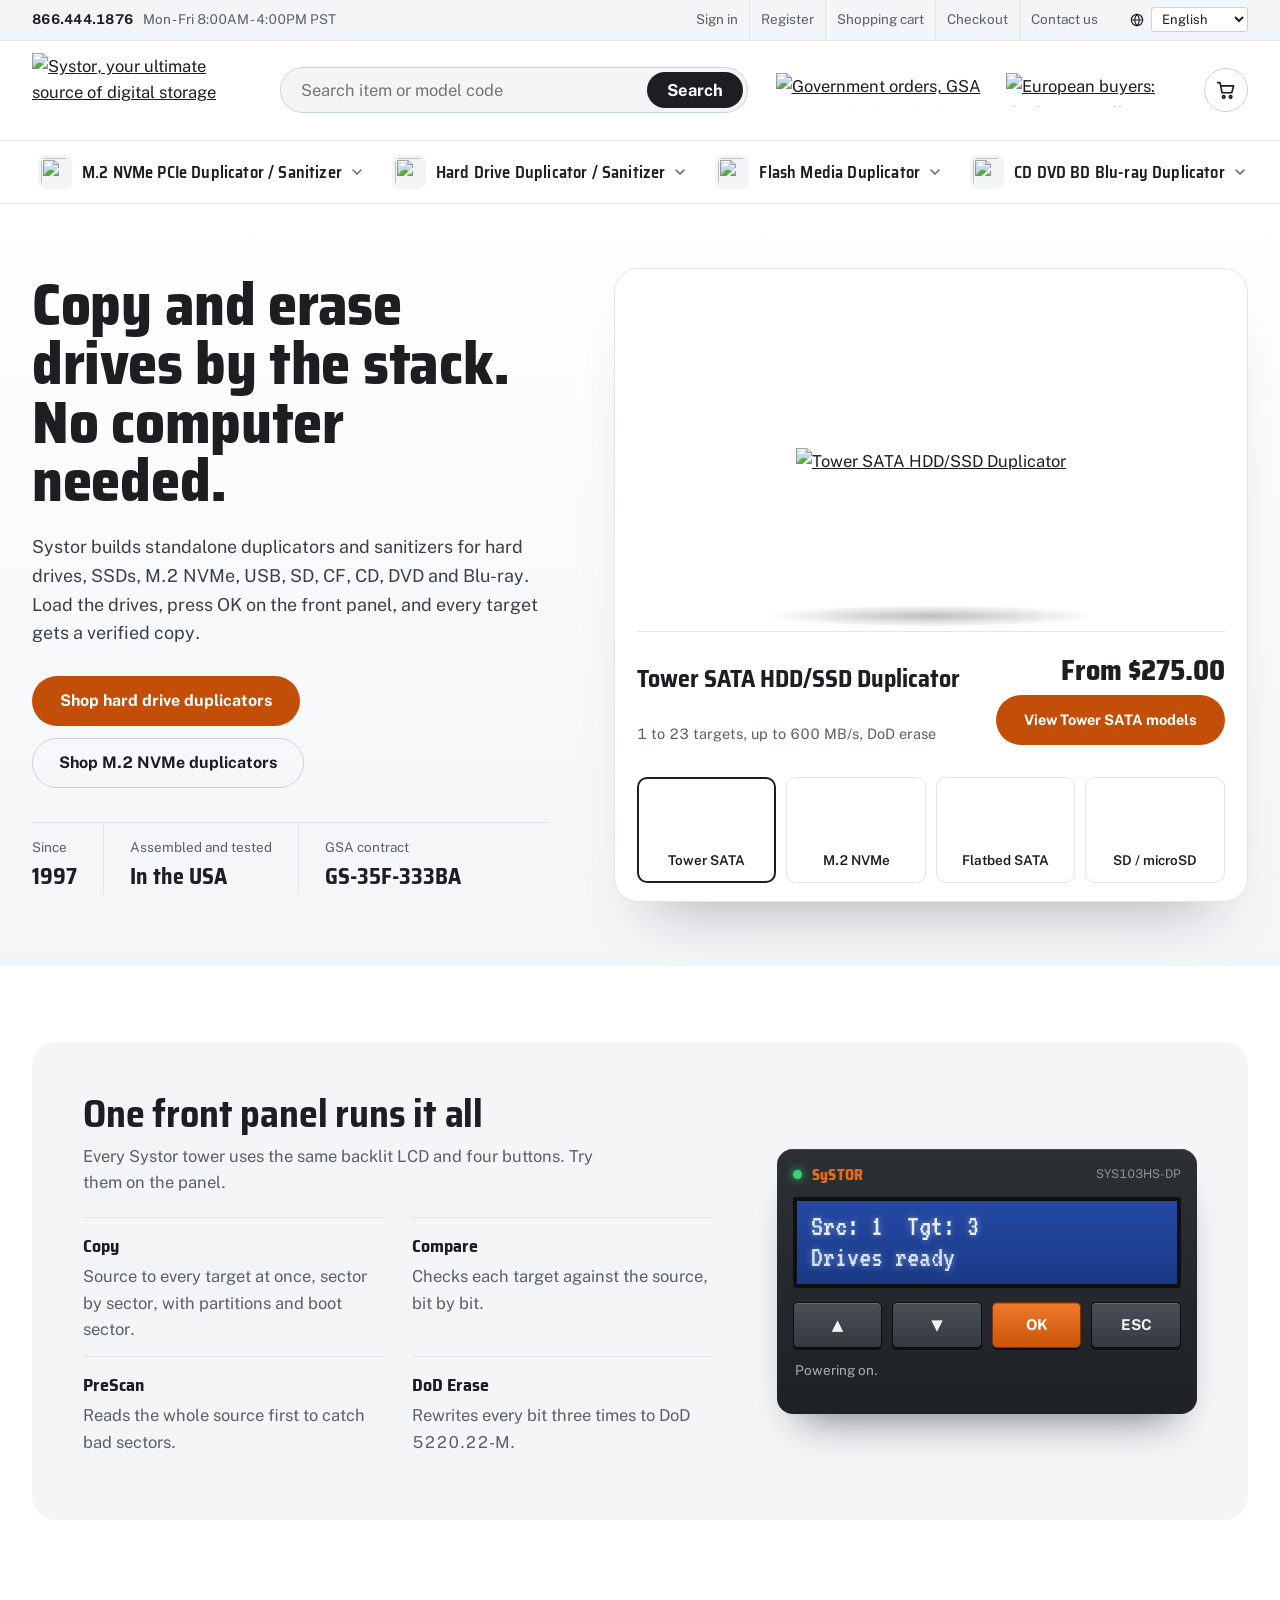
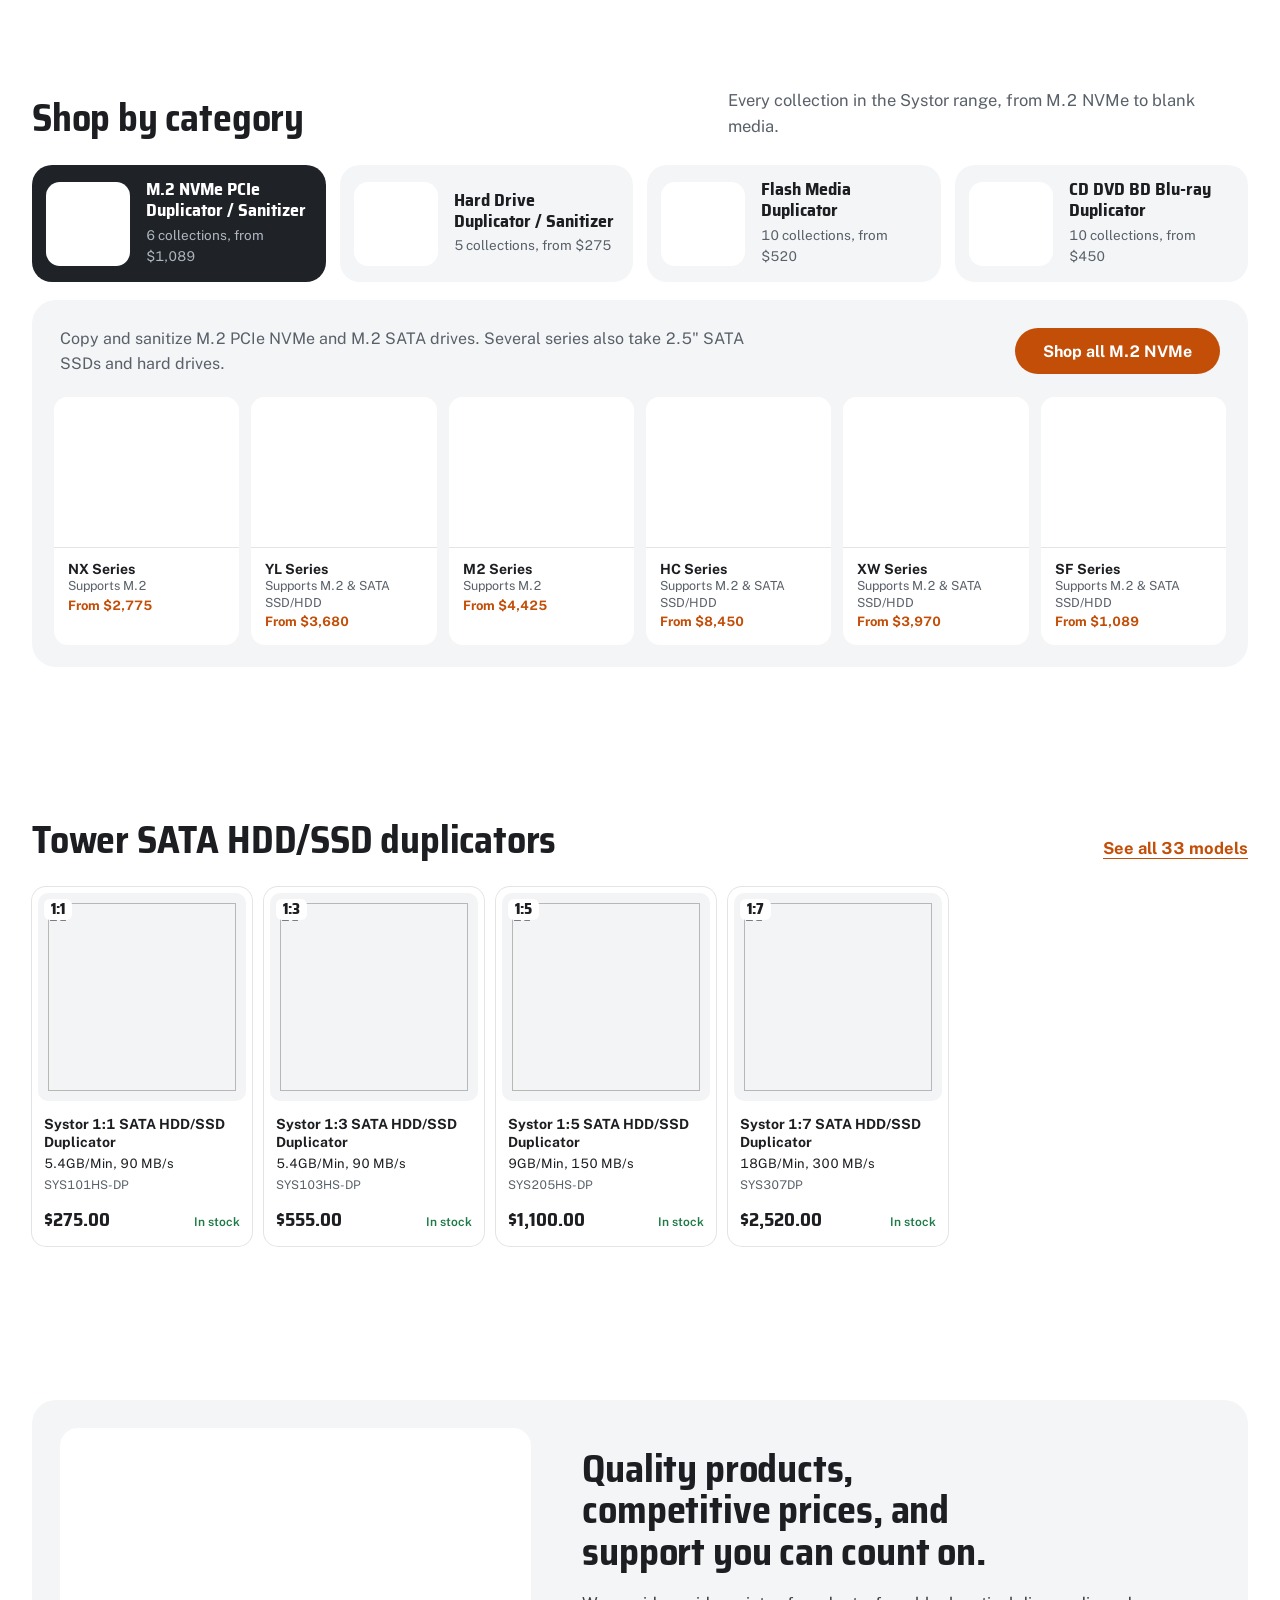
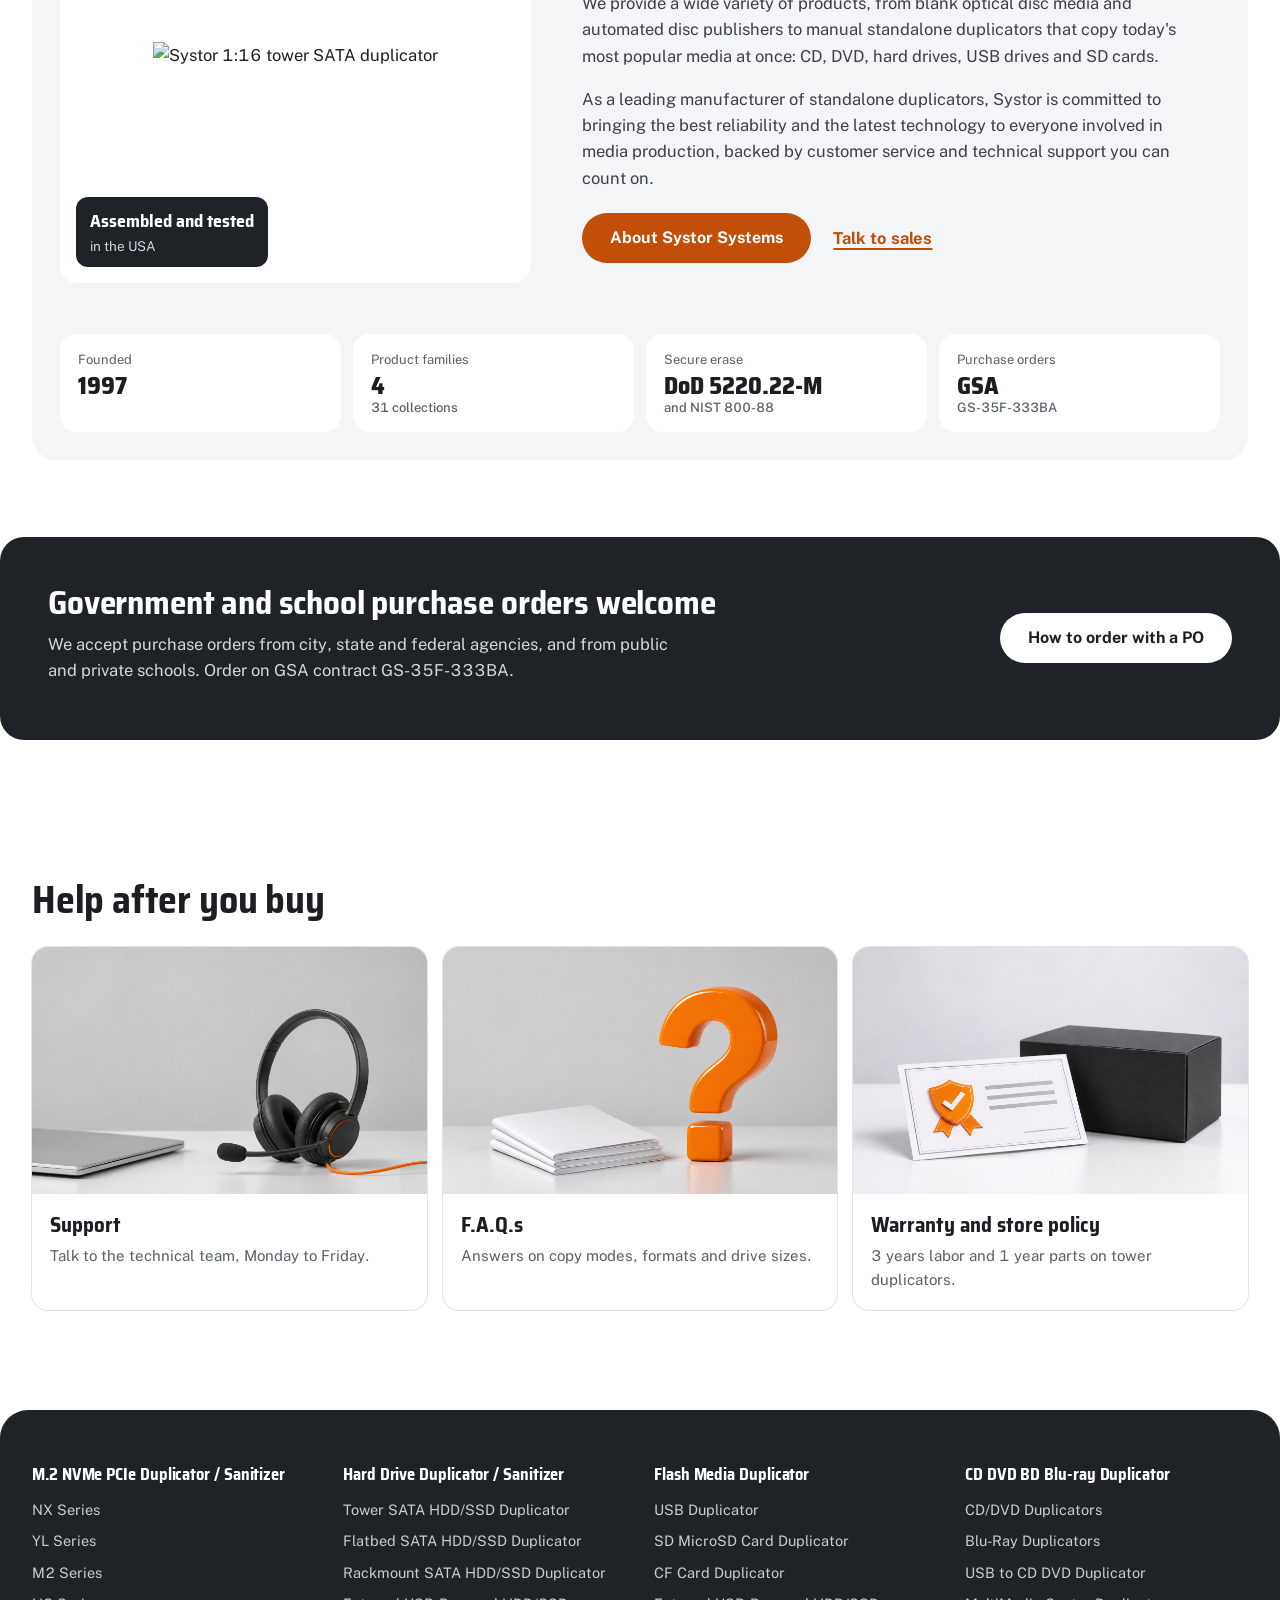
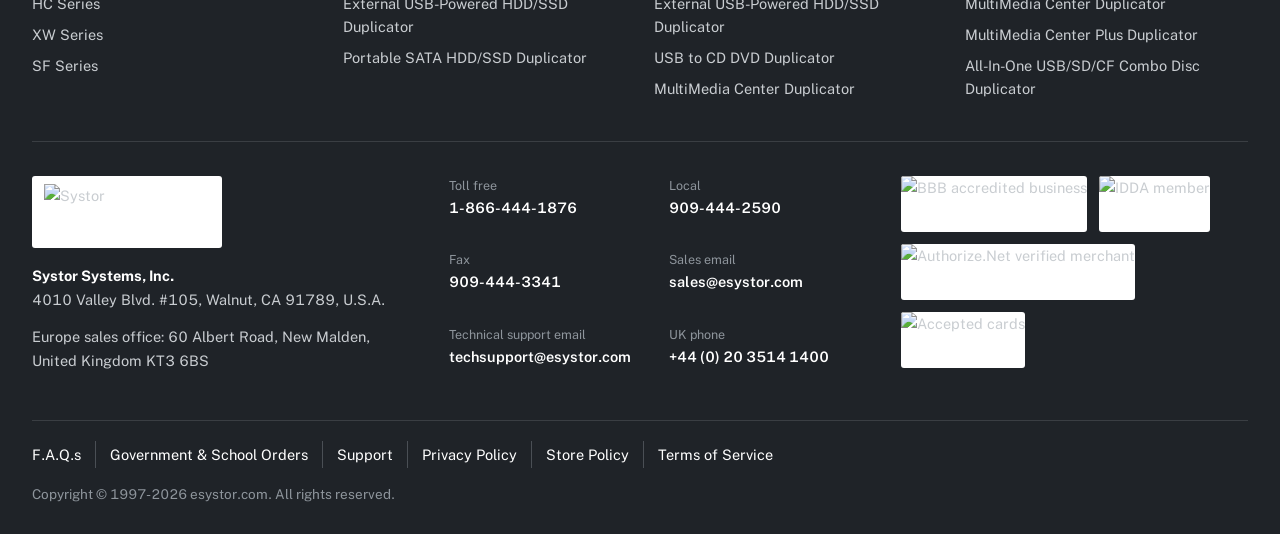
==== commit b4a5aa34: "About values: product photo blends into its tile Co-Authored-By: Claude Opus 5.5 <noreply@anthropic." ====
--- a/index.html
+++ b/index.html
@@ -8,7 +8,7 @@
 <link rel="preconnect" href="https://fonts.googleapis.com">
 <link rel="preconnect" href="https://fonts.gstatic.com" crossorigin>
 <link href="https://fonts.googleapis.com/css2?family=Public+Sans:ital,wght@0,400;0,500;0,600;0,700;1,400&family=Saira+Semi+Condensed:wght@500;600;700;800&family=VT323&display=swap" rel="stylesheet">
-<link rel="stylesheet" href="assets/esystor.css?v=29">
+<link rel="stylesheet" href="assets/esystor.css?v=32">
 </head>
 <body>
 <a class="skip" href="#main">Skip to content</a>
@@ -298,7 +298,7 @@
     <p class="copy">Copyright © 1997-2026 esystor.com. All rights reserved.</p>
   </div>
 </footer>
-<script src="assets/esystor.js?v=28"></script>
+<script src="assets/esystor.js?v=30"></script>
 <script>function googleTranslateElementInit(){new google.translate.TranslateElement({pageLanguage:'en',autoDisplay:false},'google_translate_element')}</script>
 <script src="https://translate.google.com/translate_a/element.js?cb=googleTranslateElementInit"></script>
 </body>
--- a/assets/esystor.css
+++ b/assets/esystor.css
@@ -932,3 +932,121 @@
 @keyframes panein{from{opacity:0;transform:translateY(12px)}to{opacity:1;transform:none}}
 @media (prefers-reduced-motion:reduce){.pane-in{animation:none}}
 .sec.pd-sec{min-height:0}
+
+/* =================== About page v2 =================== */
+.ab2-hero{background:linear-gradient(180deg,#fff 0%,var(--paper) 100%);padding:8px 0 clamp(36px,4vw,56px)}
+.ab2-hero-in{display:grid;grid-template-columns:1fr 1.05fr;gap:clamp(28px,5vw,64px);align-items:center;padding-top:8px}
+.ab2-hero h1{font-size:clamp(40px,5vw,68px);font-weight:800;line-height:1;margin:10px 0 20px;max-width:14ch}
+.ab2-lineup{position:relative;height:440px;background:#fff;border-radius:28px;box-shadow:0 40px 60px -40px rgba(20,24,28,.35);overflow:hidden}
+.ab2-lineup img{position:absolute;object-fit:contain;mix-blend-mode:multiply}
+.ab2-l0{height:78%;left:36%;bottom:8%}
+.ab2-l1{height:40%;left:5%;bottom:10%}
+.ab2-l2{height:34%;right:4%;bottom:8%}
+.ab2-l3{height:36%;left:16%;top:8%}
+.ab2-badge{position:absolute;right:18px;top:18px;background:var(--chassis);color:#cfd5db;border-radius:14px;padding:10px 16px;font-size:13px;display:flex;flex-direction:column}
+.ab2-badge b{color:#fff;font-family:var(--disp);font-size:20px}
+.ab2-facts{margin:28px 0 0;display:grid;grid-template-columns:repeat(5,1fr);gap:12px}
+.ab2-facts div{background:#fff;border-radius:16px;padding:16px 20px;box-shadow:0 0 0 1px var(--rule)}
+.ab2-facts dt{font-size:13px;color:var(--muted)}
+.ab2-facts dd{margin:2px 0 0;font-family:var(--disp);font-weight:800;font-size:26px}
+
+.sec.ab2-who{padding-top:clamp(56px,6vw,88px)}
+.ab2-who-in{display:grid;grid-template-columns:.9fr 1.1fr;gap:clamp(28px,5vw,72px);align-items:start}
+.ab2-who h2{font-size:clamp(30px,3.4vw,46px)}
+.ab2-who-txt p{font-size:17px;color:#3b4046}
+
+/* timeline */
+.sec.ab2-time{padding-top:clamp(40px,5vw,72px)}
+.ab2-track{list-style:none;margin:0;padding:0;display:grid;grid-template-columns:repeat(3,1fr);gap:20px;position:relative}
+.ab2-track::before{content:"";position:absolute;left:0;right:0;top:9px;height:2px;background:linear-gradient(90deg,var(--orange),var(--rule-2))}
+.ab2-track li{position:relative;padding-top:30px}
+.ab2-dot{position:absolute;top:2px;left:0;width:16px;height:16px;border-radius:50%;background:#fff;border:3px solid var(--orange)}
+.ab2-yr{position:absolute;top:-2px;left:26px;font-family:var(--disp);font-weight:800;font-size:20px;color:var(--orange-d);background:#fff;padding:0 8px}
+.ab2-card{background:var(--paper);border-radius:var(--r);overflow:hidden;height:100%}
+.ab2-pic{display:grid;place-items:center;height:190px;background:#fff;margin:8px;border-radius:12px}
+.ab2-pic img{max-height:160px;max-width:80%;object-fit:contain;mix-blend-mode:multiply}
+.ab2-card h3{font-size:21px;padding:8px 20px 4px}
+.ab2-card p{padding:0 20px 20px;margin:0;color:#3b4046;font-size:15.5px}
+
+/* how it's made */
+.sec.ab2-make{padding-top:clamp(48px,6vw,84px)}
+.ab2-make-in{background:var(--chassis);color:#d3d8dd;border-radius:28px;padding:clamp(28px,4vw,52px)}
+.ab2-make-head{display:flex;justify-content:space-between;align-items:flex-end;gap:20px;flex-wrap:wrap;margin-bottom:28px}
+.ab2-make-head h2{color:#fff;font-size:clamp(28px,3vw,40px)}
+.ab2-make-head p{margin:0;color:#aab2ba}
+.ab2-steps{list-style:none;margin:0;padding:0;display:grid;grid-template-columns:repeat(4,1fr);gap:14px}
+.ab2-steps li{background:#2b3036;border-radius:18px;padding:22px}
+.ab2-steps b{display:block;font-family:var(--disp);font-size:36px;color:var(--orange);line-height:1;margin-bottom:14px}
+.ab2-steps h3{color:#fff;font-size:20px;margin-bottom:8px}
+.ab2-steps p{margin:0;font-size:15px}
+
+/* families */
+.sec.ab2-fams{padding-top:clamp(48px,6vw,84px)}
+.ab2-fam-g{list-style:none;margin:0;padding:0;display:grid;grid-template-columns:repeat(4,1fr);gap:14px}
+.ab2-fam{display:block;text-decoration:none;background:var(--paper);border-radius:20px;padding:10px;height:100%;transition:background .25s}
+.ab2-fam:hover{background:#e8eaed}
+.ab2-fam-pic{display:grid;place-items:center;height:180px;background:#fff;border-radius:14px}
+.ab2-fam-pic img{max-height:150px;max-width:80%;object-fit:contain;mix-blend-mode:multiply;transition:transform .4s cubic-bezier(.2,.7,.2,1)}
+.ab2-fam:hover .ab2-fam-pic img{transform:scale(1.06)}
+.ab2-fam-t{display:flex;flex-direction:column;padding:14px 10px 8px}
+.ab2-fam-t b{font-family:var(--disp);font-size:19px;line-height:1.15}
+.ab2-fam-t small{color:var(--muted);font-size:13.5px;margin-top:4px}
+
+/* values + trust */
+.sec.ab2-values{padding-top:clamp(48px,6vw,84px)}
+.ab2-val-g{list-style:none;margin:0;padding:0;display:grid;grid-template-columns:repeat(3,1fr);gap:16px}
+.ab2-val-g li{background:#fff;border-radius:var(--r);overflow:hidden;box-shadow:0 0 0 1px var(--rule)}
+.ab2-val-g img{width:100%;aspect-ratio:16/10;object-fit:cover;display:block}
+.ab2-val-g img.ab2-val-prod{object-fit:contain;background:var(--tile);mix-blend-mode:multiply;padding:16px}
+.ab2-val-g h3{font-size:21px;padding:16px 20px 4px}
+.ab2-val-g p{padding:0 20px 20px;margin:0;color:var(--muted);font-size:15px}
+.ab2-trust{display:flex;flex-wrap:wrap;justify-content:center;align-items:center;gap:14px 28px;margin-top:28px;padding:20px;border-radius:var(--r);background:var(--paper)}
+.ab2-trust img{height:52px;width:auto;background:#fff;border-radius:8px;padding:4px}
+.ab2 .gov{padding-top:clamp(40px,5vw,72px)}
+
+/* contact */
+.sec.ab2-contact{padding-top:0}
+.ab2-ct{display:grid;grid-template-columns:1.1fr 1fr;gap:16px;align-items:stretch}
+.ab2-map{border-radius:var(--r);overflow:hidden;min-height:380px;background:var(--tile)}
+.ab2-map iframe{width:100%;height:100%;min-height:380px;border:0;display:block;filter:grayscale(.3)}
+.ab2-offices{display:grid;gap:16px}
+.ab2-offices .office{background:var(--paper);border:0}
+
+/* closing CTA */
+.ab2-end{padding:0 0 clamp(40px,5vw,64px)}
+.ab2-end-in{display:flex;justify-content:space-between;align-items:center;gap:24px;flex-wrap:wrap;background:linear-gradient(120deg,var(--orange-d),#e2741f);color:#fff;border-radius:28px;padding:clamp(26px,4vw,44px)}
+.ab2-end h2{font-size:clamp(26px,3vw,38px);margin-bottom:6px}
+.ab2-end p{margin:0;color:#ffe9dc}
+.ab2-end-act{display:flex;gap:12px;flex-wrap:wrap}
+.ab2-end .btn-o{background:var(--chassis)}
+.ab2-end .btn-o:hover{background:#000}
+
+@media (max-width:1180px){.ab2-facts{grid-template-columns:repeat(3,1fr)}.ab2-steps{grid-template-columns:1fr 1fr}}
+@media (max-width:1040px){
+  .ab2-hero-in,.ab2-who-in,.ab2-ct{grid-template-columns:1fr}
+  .ab2-lineup{height:360px}
+  .ab2-fam-g{grid-template-columns:1fr 1fr}
+  .ab2-track{grid-template-columns:1fr;gap:28px}
+  .ab2-track::before{left:7px;right:auto;top:0;bottom:0;width:2px;height:auto;background:linear-gradient(180deg,var(--orange),var(--rule-2))}
+  .ab2-track li{padding:0 0 0 34px}
+  .ab2-dot{left:0;top:4px}
+  .ab2-yr{position:static;display:block;padding:0 0 8px}
+}
+@media (max-width:720px){
+  .ab2-hero h1{font-size:36px}
+  .ab2-lineup{height:280px;border-radius:20px}
+  .ab2-facts{grid-template-columns:1fr 1fr}
+  .ab2-facts div:last-child{grid-column:span 2}
+  .ab2-facts dd{font-size:21px}
+  .ab2-steps,.ab2-val-g{grid-template-columns:1fr}
+  .ab2-fam-pic{height:130px}.ab2-fam-pic img{max-height:110px}
+  .ab2-fam-t b{font-size:16px}
+  .ab2-make-in,.ab2-end-in{border-radius:20px}
+  .ab2-end-act .btn{flex:1 1 100%}
+}
+/* hero product family: tidy 2x2 grid of tiles */
+.ab2-lineup{display:grid;grid-template-columns:1fr 1fr;grid-template-rows:1fr 1fr;gap:10px;padding:10px;background:var(--paper);overflow:visible}
+.ab2-lineup img,.ab2-l0,.ab2-l1,.ab2-l2,.ab2-l3{position:static;width:100%;height:100%;min-height:0;max-width:none;object-fit:contain;background:#fff;border-radius:18px;padding:18px;mix-blend-mode:normal;left:auto;right:auto;top:auto;bottom:auto}
+.ab2-badge{right:auto;left:50%;top:50%;transform:translate(-50%,-50%);box-shadow:0 12px 28px -12px rgba(20,24,28,.5);text-align:center}
+@media (max-width:720px){.ab2-lineup img{padding:10px;border-radius:14px}}
+.ab2-vp{display:grid;place-items:center;aspect-ratio:16/10;background:#eceeef}.ab2-vp img{width:auto!important;height:84%!important;aspect-ratio:auto!important;object-fit:contain;mix-blend-mode:multiply}
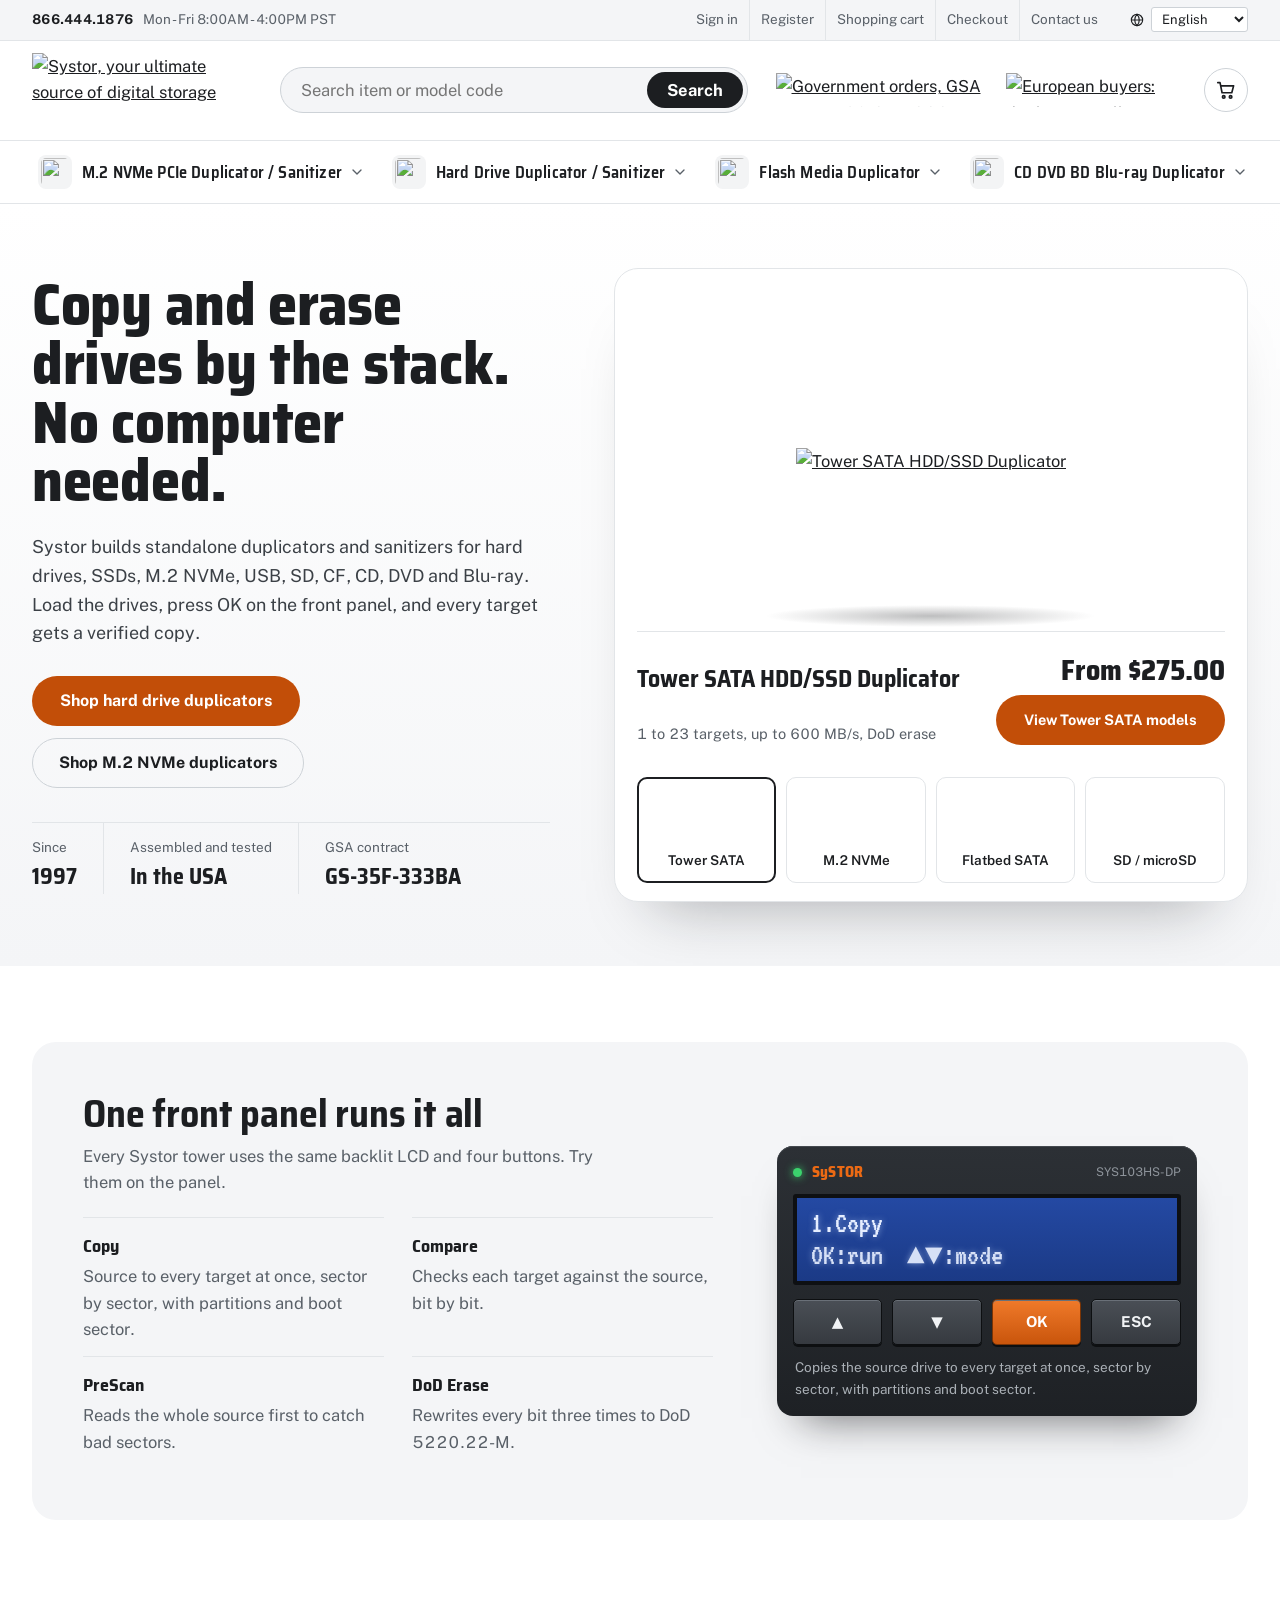
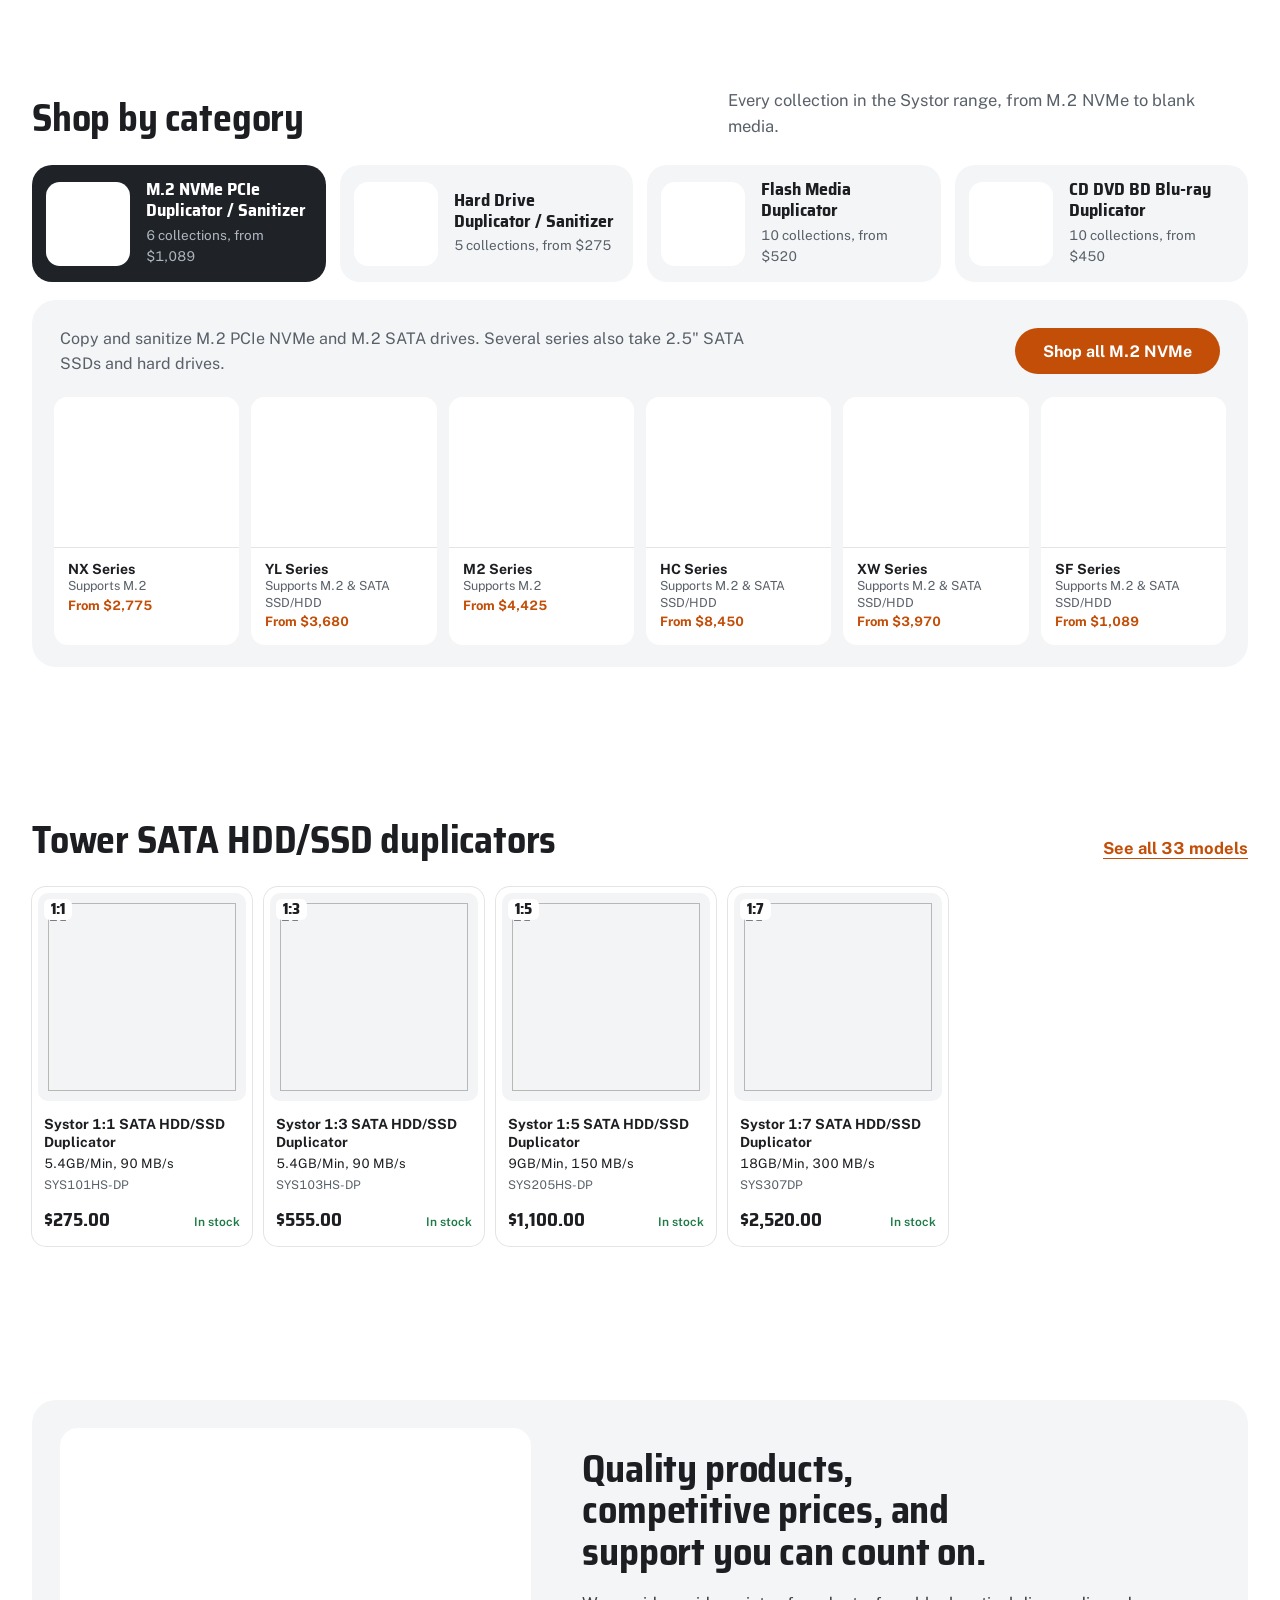
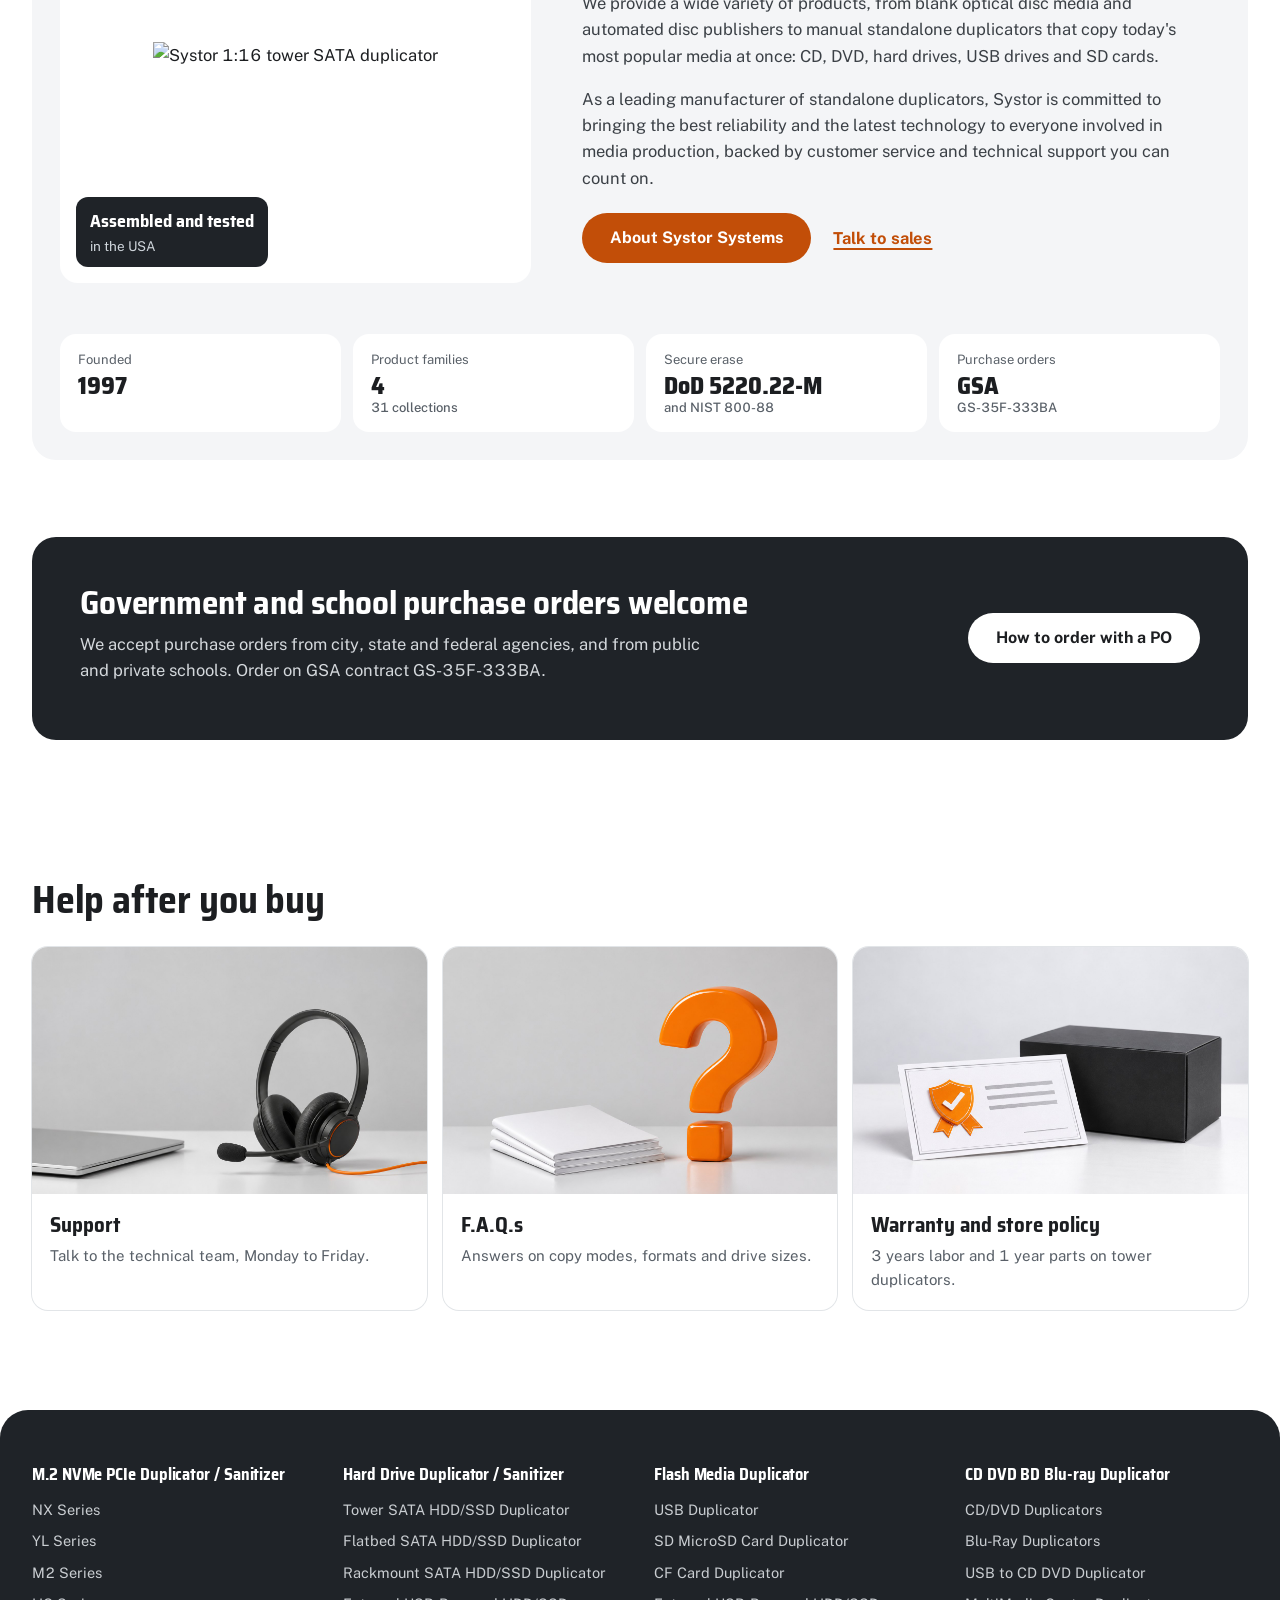
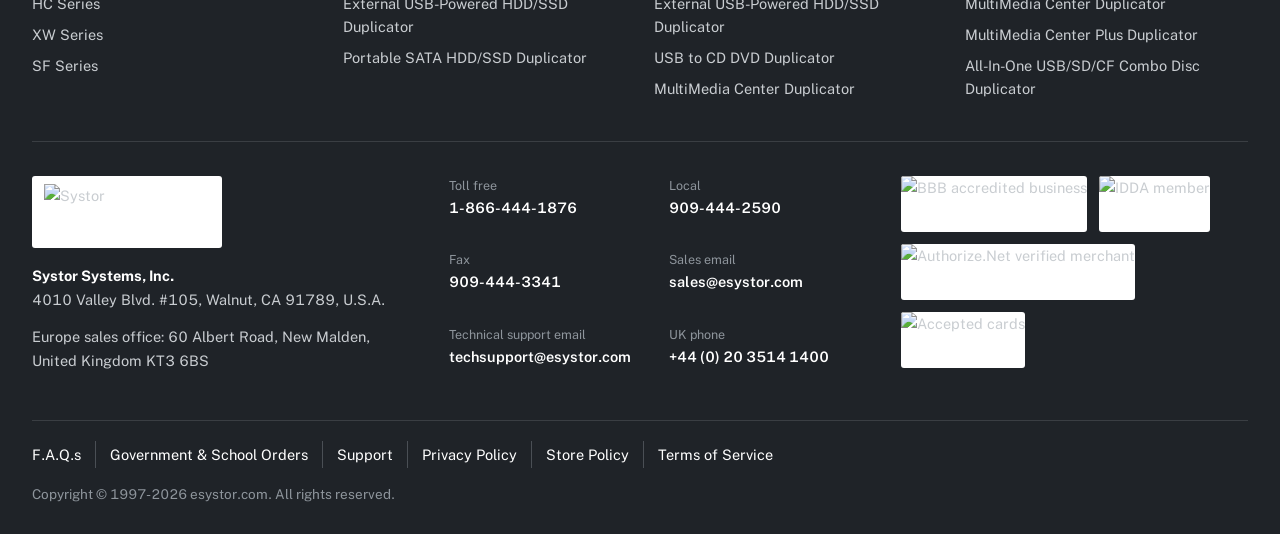
==== commit 52e72b77: "Keep government and closing panels inside the page margins Co-Authored-By: Claude Opus 5.5 <noreply@" ====
--- a/index.html
+++ b/index.html
@@ -8,7 +8,7 @@
 <link rel="preconnect" href="https://fonts.googleapis.com">
 <link rel="preconnect" href="https://fonts.gstatic.com" crossorigin>
 <link href="https://fonts.googleapis.com/css2?family=Public+Sans:ital,wght@0,400;0,500;0,600;0,700;1,400&family=Saira+Semi+Condensed:wght@500;600;700;800&family=VT323&display=swap" rel="stylesheet">
-<link rel="stylesheet" href="assets/esystor.css?v=32">
+<link rel="stylesheet" href="assets/esystor.css?v=33">
 </head>
 <body>
 <a class="skip" href="#main">Skip to content</a>
--- a/assets/esystor.css
+++ b/assets/esystor.css
@@ -1050,3 +1050,4 @@
 .ab2-badge{right:auto;left:50%;top:50%;transform:translate(-50%,-50%);box-shadow:0 12px 28px -12px rgba(20,24,28,.5);text-align:center}
 @media (max-width:720px){.ab2-lineup img{padding:10px;border-radius:14px}}
 .ab2-vp{display:grid;place-items:center;aspect-ratio:16/10;background:#eceeef}.ab2-vp img{width:auto!important;height:84%!important;aspect-ratio:auto!important;object-fit:contain;mix-blend-mode:multiply}
+.ab2-end-in,.gov-in{width:calc(min(100%,var(--max)) - 2 * var(--gut));margin-left:auto;margin-right:auto}
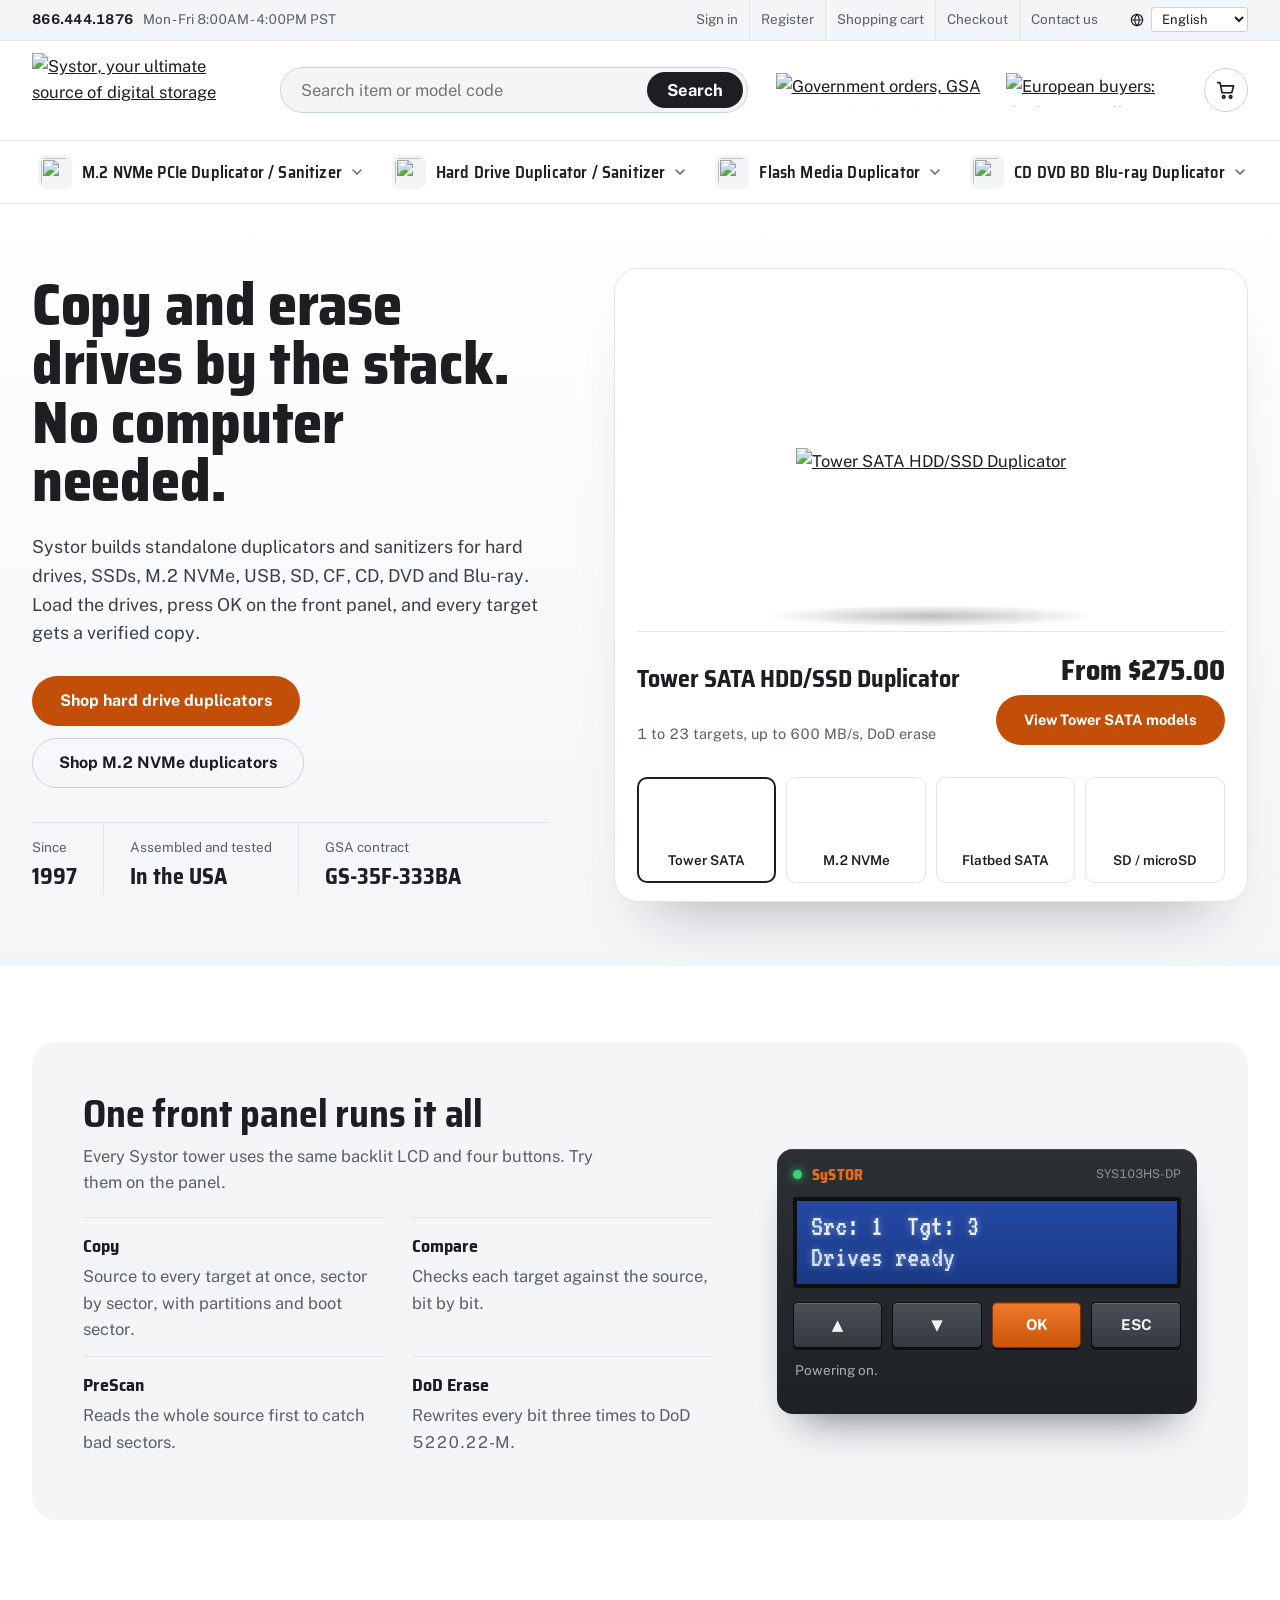
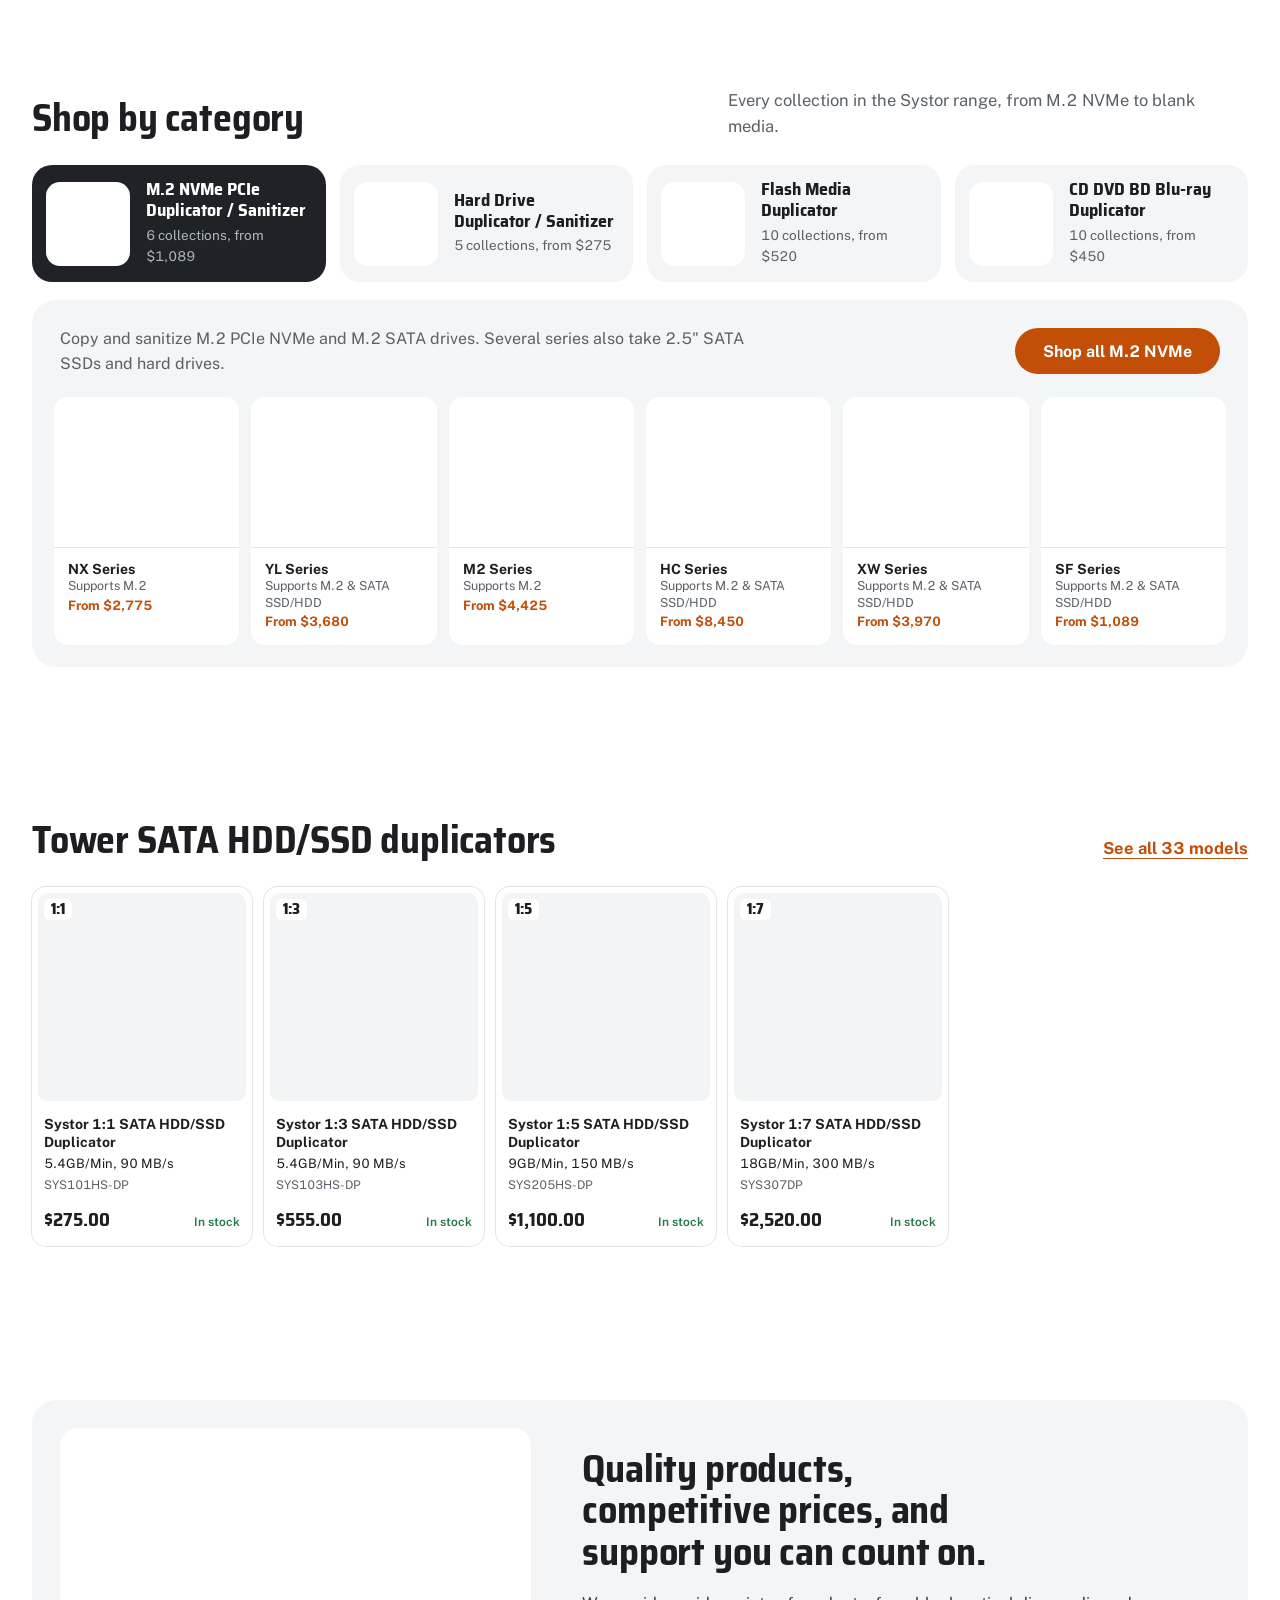
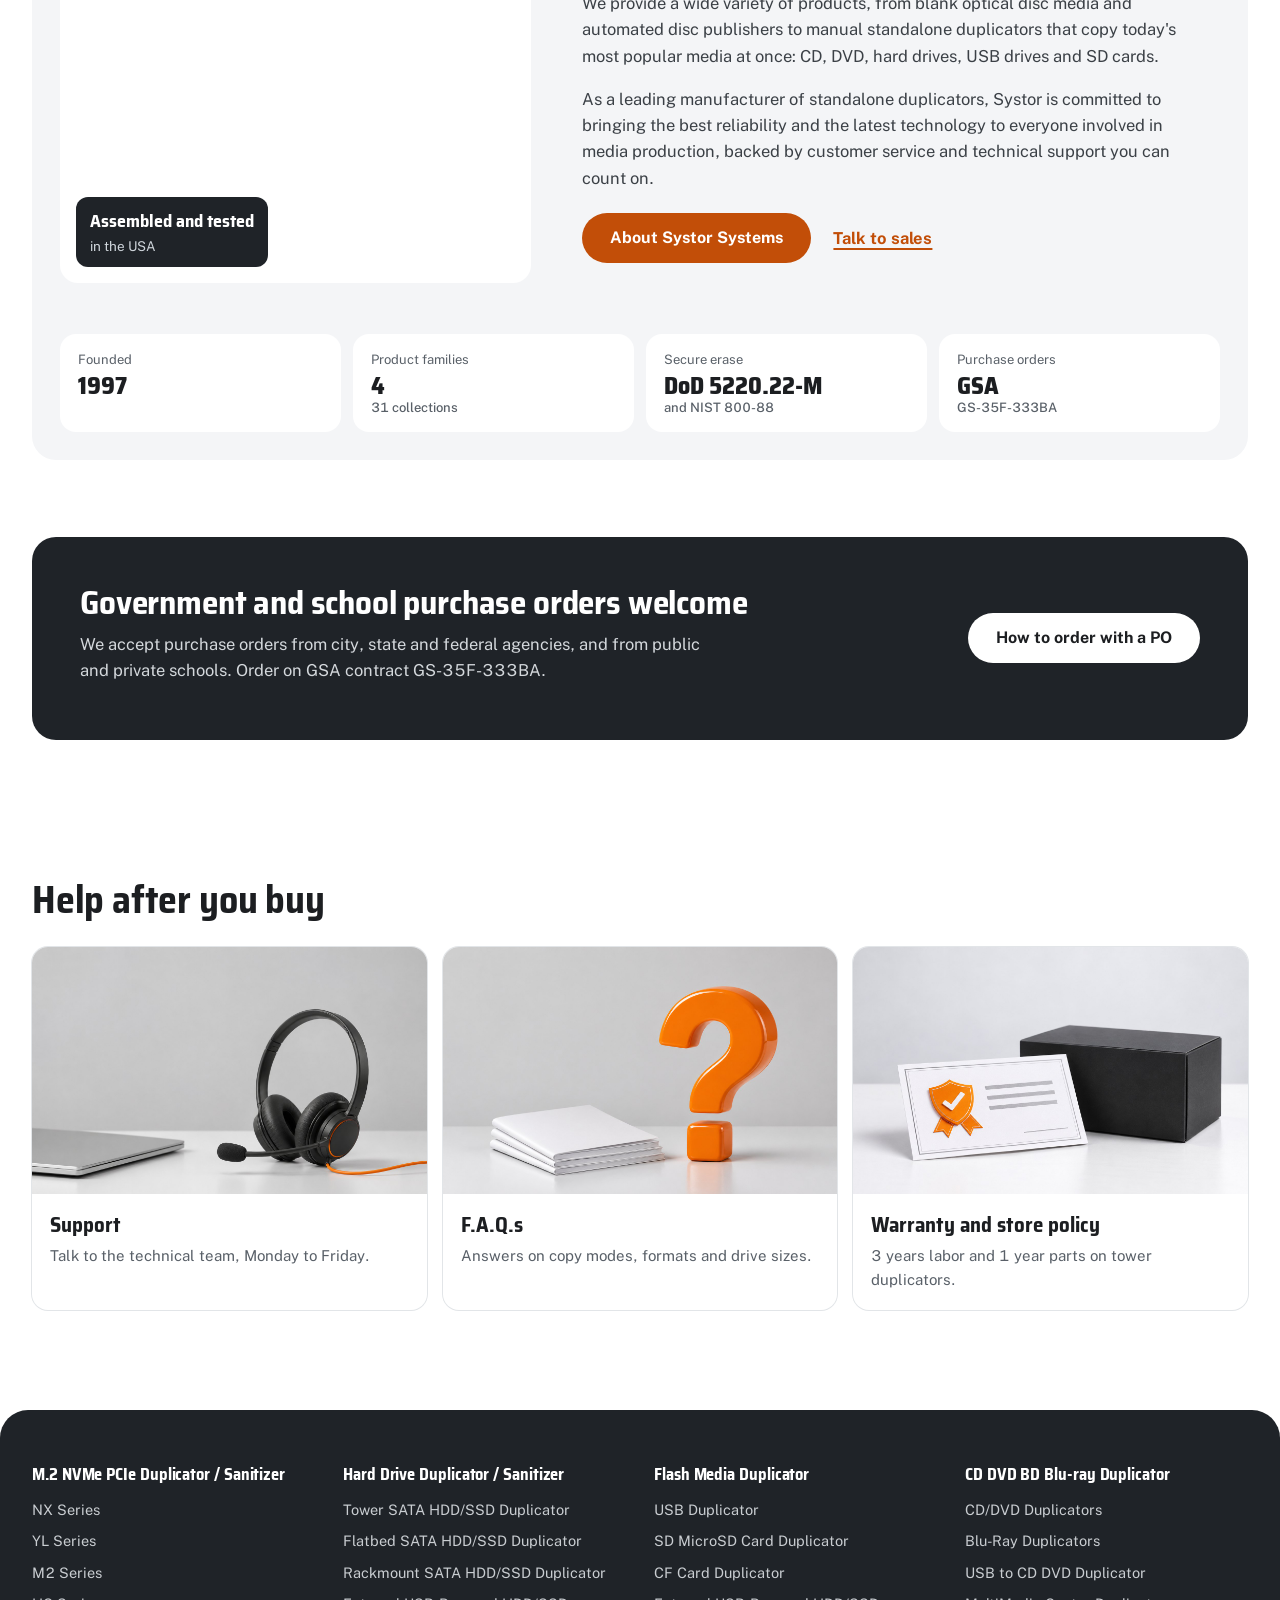
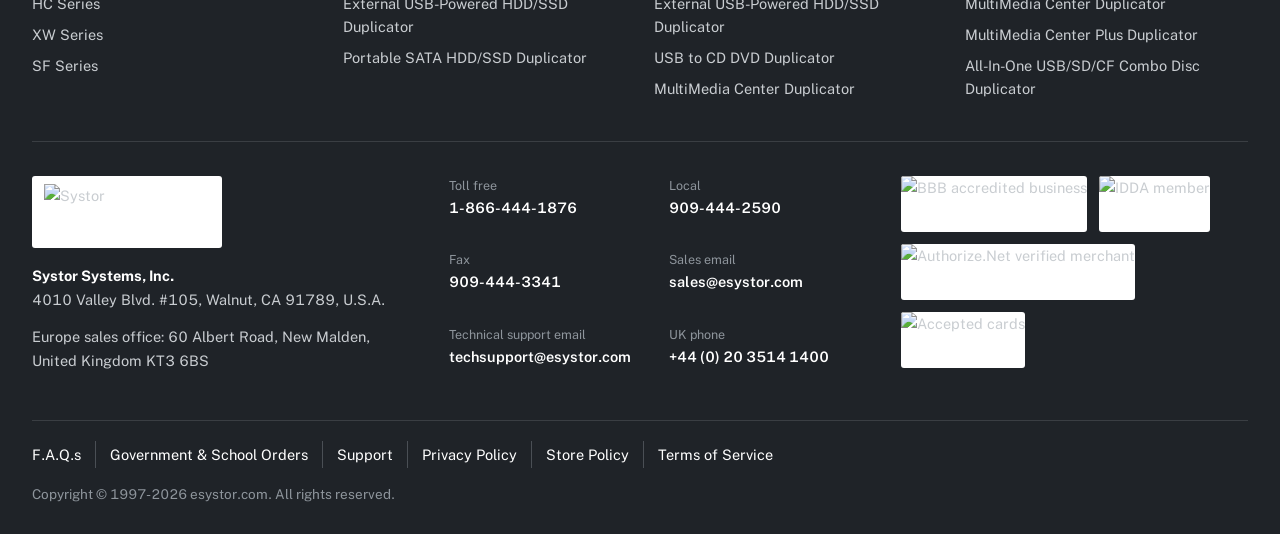
==== commit fc64e07f: "Demo links stay inside the sample pages Every category and collection link opens collection.html, ev" ====
--- a/index.html
+++ b/index.html
@@ -8,7 +8,7 @@
 <link rel="preconnect" href="https://fonts.googleapis.com">
 <link rel="preconnect" href="https://fonts.gstatic.com" crossorigin>
 <link href="https://fonts.googleapis.com/css2?family=Public+Sans:ital,wght@0,400;0,500;0,600;0,700;1,400&family=Saira+Semi+Condensed:wght@500;600;700;800&family=VT323&display=swap" rel="stylesheet">
-<link rel="stylesheet" href="assets/esystor.css?v=33">
+<link rel="stylesheet" href="assets/esystor.css?v=34">
 </head>
 <body>
 <a class="skip" href="#main">Skip to content</a>
@@ -26,7 +26,7 @@
   <div class="wrap util-in">
     <p class="hours"><a href="tel:18664441876">866.444.1876</a> <span>Mon - Fri 8:00AM - 4:00PM PST</span></p>
     <a class="eu-m" href="https://duplicators4all.com" rel="noopener">European buyers</a>
-    <nav class="toplinks" aria-label="Account"><a href="https://esystor.com/page/LOGN.html">Sign in</a><a href="https://esystor.com/page/ACAD.html">Register</a><a href="https://esystor.com/page/BASK.html">Shopping cart</a><a href="https://esystor.com/page/OCST.html">Checkout</a><a href="page.html#contact">Contact us</a></nav>
+    <nav class="toplinks" aria-label="Account"><a href="page.html#contact">Sign in</a><a href="page.html#contact">Register</a><a href="product.html">Shopping cart</a><a href="product.html">Checkout</a><a href="page.html#contact">Contact us</a></nav>
     <label class="lang"><svg aria-hidden="true"><use href="#i-globe"/></svg><span class="sr">Select language</span>
       <select class="js-lang"><option value="">English</option><option value="es">Español</option><option value="fr">Français</option><option value="de">Deutsch</option><option value="it">Italiano</option><option value="pt">Português</option><option value="ja">日本語</option><option value="ko">한국어</option><option value="zh-CN">中文</option><option value="tl">Filipino</option><option value="ar">العربية</option></select></label>
   </div>
@@ -37,7 +37,7 @@
   <div class="wrap mast-in">
     <button class="burger" type="button" aria-label="Open menu" aria-expanded="false" aria-controls="drawer"><span></span><span></span><span></span></button>
     <a class="logo" href="index.html"><img src="https://www.esystor.com/images/systor_logo.png" alt="Systor, your ultimate source of digital storage" width="350" height="120"></a>
-    <form class="search" role="search" action="https://esystor.com/mm5/merchant.mvc" method="get">
+    <form class="search" role="search" action="collection.html" method="get">
       <input type="hidden" name="Screen" value="SRCH"><input type="hidden" name="Store_Code" value="duplicator">
       <label class="sr" for="q">Search items</label>
       <input id="q" name="Search" type="search" placeholder="Search item or model code">
@@ -47,32 +47,32 @@
       <a href="page.html#government" class="badge-gov"><img src="https://www.esystor.com/images/government_orders.png" alt="Government orders, GSA contract GS-35F-333BA" width="250" height="40"></a>
       <a href="https://duplicators4all.com" class="badge-eu" rel="noopener"><img src="https://www.esystor.com/images/duplicator4all.png" alt="European buyers: duplicators4all.com" width="200" height="40"></a>
     </div>
-    <a class="cart" href="https://esystor.com/page/BASK.html" aria-label="Shopping cart"><svg aria-hidden="true"><use href="#i-cart"/></svg></a>
+    <a class="cart" href="product.html" aria-label="Shopping cart"><svg aria-hidden="true"><use href="#i-cart"/></svg></a>
   </div>
   <nav class="cats" aria-label="Product categories">
     <ul class="wrap cats-in"><li class="cat">
-      <a class="cat-btn" href="https://esystor.com/page/category/Systor_NVMe_Duplicators.html"><img src="https://www.esystor.com/mm5/graphics/00000001/1/ES%2001%20Main%20Image%20-%20400%20x%20400.jpg" alt="" width="34" height="34">M.2 NVMe PCIe Duplicator / Sanitizer</a><button type="button" class="cat-tog" aria-expanded="false" aria-controls="mm0" aria-label="Show M.2 NVMe PCIe Duplicator / Sanitizer collections"><svg aria-hidden="true"><use href="#i-chev"/></svg></button>
+      <a class="cat-btn" href="collection.html"><img src="https://www.esystor.com/mm5/graphics/00000001/1/ES%2001%20Main%20Image%20-%20400%20x%20400.jpg" alt="" width="34" height="34">M.2 NVMe PCIe Duplicator / Sanitizer</a><button type="button" class="cat-tog" aria-expanded="false" aria-controls="mm0" aria-label="Show M.2 NVMe PCIe Duplicator / Sanitizer collections"><svg aria-hidden="true"><use href="#i-chev"/></svg></button>
       <div class="mm" id="mm0"><div class="mm-in">
-        <div class="mm-intro"><h2>M.2 NVMe PCIe Duplicator / Sanitizer</h2><p>Copy and sanitize M.2 PCIe NVMe and M.2 SATA drives. Several series also take 2.5" SATA SSDs and hard drives.</p><p class="mm-from">From $1,089<span>6 collections</span></p><a class="btn btn-o" href="https://esystor.com/page/category/Systor_NVMe_Duplicators.html">Shop all M.2 NVMe</a></div>
-        <ul class="mm-grid" style="--cols:6"><li><a class="cc" href="https://esystor.com/page/category/Systor_NVMe_NX_Duplicators.html"><span class="cc-img"><img src="https://www.esystor.com/mm5/graphics/00000001/1/ES%2001%20Main%20Image%20-%20400%20x%20400.jpg" alt="" decoding="async"></span><span class="cc-t"><b>NX Series</b><small>Supports M.2</small><em>From $2,775</em></span></a></li><li><a class="cc" href="https://esystor.com/page/category/Systor_NVMe_YL_Duplicators.html"><span class="cc-img"><img src="https://www.esystor.com/mm5/graphics/00000001/Item%20Front%20PRO%2004%20-%20500%20x%20500.jpg" alt="" decoding="async"></span><span class="cc-t"><b>YL Series</b><small>Supports M.2 & SATA SSD/HDD</small><em>From $3,680</em></span></a></li><li><a class="cc" href="https://esystor.com/page/category/Systor_NVMe_M2_Duplicators.html"><span class="cc-img"><img src="https://www.esystor.com/mm5/graphics/00000001/1/SYSNVME-M2205%20front%20-%201000%20x%201000.jpg" alt="" decoding="async"></span><span class="cc-t"><b>M2 Series</b><small>Supports M.2</small><em>From $4,425</em></span></a></li><li><a class="cc" href="https://esystor.com/page/category/Systor_NVMe_HC_Duplicators.html"><span class="cc-img"><img src="https://www.esystor.com/mm5/graphics/00000001/1/SYSNVME-HC405%20front%20-%201000%20x%201000.jpg" alt="" decoding="async"></span><span class="cc-t"><b>HC Series</b><small>Supports M.2 & SATA SSD/HDD</small><em>From $8,450</em></span></a></li><li><a class="cc" href="https://esystor.com/page/category/Systor_NVMe_XW_Duplicators.html"><span class="cc-img"><img src="https://www.esystor.com/mm5/graphics/00000001/1/SYSNVME-XW203%2C303%20front%20-%201000%20x%201000.jpg" alt="" decoding="async"></span><span class="cc-t"><b>XW Series</b><small>Supports M.2 & SATA SSD/HDD</small><em>From $3,970</em></span></a></li><li><a class="cc" href="https://esystor.com/page/category/Systor_NVMe_SF_Duplicators.html"><span class="cc-img"><img src="https://www.esystor.com/mm5/graphics/00000001/SYSNVME-SF201%2C401%20front.%20-%20500%20x%20500.jpg" alt="" decoding="async"></span><span class="cc-t"><b>SF Series</b><small>Supports M.2 & SATA SSD/HDD</small><em>From $1,089</em></span></a></li></ul>
+        <div class="mm-intro"><h2>M.2 NVMe PCIe Duplicator / Sanitizer</h2><p>Copy and sanitize M.2 PCIe NVMe and M.2 SATA drives. Several series also take 2.5" SATA SSDs and hard drives.</p><p class="mm-from">From $1,089<span>6 collections</span></p><a class="btn btn-o" href="collection.html">Shop all M.2 NVMe</a></div>
+        <ul class="mm-grid" style="--cols:6"><li><a class="cc" href="collection.html"><span class="cc-img"><img src="https://www.esystor.com/mm5/graphics/00000001/1/ES%2001%20Main%20Image%20-%20400%20x%20400.jpg" alt="" decoding="async"></span><span class="cc-t"><b>NX Series</b><small>Supports M.2</small><em>From $2,775</em></span></a></li><li><a class="cc" href="collection.html"><span class="cc-img"><img src="https://www.esystor.com/mm5/graphics/00000001/Item%20Front%20PRO%2004%20-%20500%20x%20500.jpg" alt="" decoding="async"></span><span class="cc-t"><b>YL Series</b><small>Supports M.2 & SATA SSD/HDD</small><em>From $3,680</em></span></a></li><li><a class="cc" href="collection.html"><span class="cc-img"><img src="https://www.esystor.com/mm5/graphics/00000001/1/SYSNVME-M2205%20front%20-%201000%20x%201000.jpg" alt="" decoding="async"></span><span class="cc-t"><b>M2 Series</b><small>Supports M.2</small><em>From $4,425</em></span></a></li><li><a class="cc" href="collection.html"><span class="cc-img"><img src="https://www.esystor.com/mm5/graphics/00000001/1/SYSNVME-HC405%20front%20-%201000%20x%201000.jpg" alt="" decoding="async"></span><span class="cc-t"><b>HC Series</b><small>Supports M.2 & SATA SSD/HDD</small><em>From $8,450</em></span></a></li><li><a class="cc" href="collection.html"><span class="cc-img"><img src="https://www.esystor.com/mm5/graphics/00000001/1/SYSNVME-XW203%2C303%20front%20-%201000%20x%201000.jpg" alt="" decoding="async"></span><span class="cc-t"><b>XW Series</b><small>Supports M.2 & SATA SSD/HDD</small><em>From $3,970</em></span></a></li><li><a class="cc" href="collection.html"><span class="cc-img"><img src="https://www.esystor.com/mm5/graphics/00000001/SYSNVME-SF201%2C401%20front.%20-%20500%20x%20500.jpg" alt="" decoding="async"></span><span class="cc-t"><b>SF Series</b><small>Supports M.2 & SATA SSD/HDD</small><em>From $1,089</em></span></a></li></ul>
       </div></div>
     </li><li class="cat">
-      <a class="cat-btn" href="https://esystor.com/page/category/HARD_DISK_DUPLICATORS.html"><img src="https://www.esystor.com/mm5/graphics/00000001/HDD/5R-HDD-DP.jpg" alt="" width="34" height="34">Hard Drive Duplicator / Sanitizer</a><button type="button" class="cat-tog" aria-expanded="false" aria-controls="mm1" aria-label="Show Hard Drive Duplicator / Sanitizer collections"><svg aria-hidden="true"><use href="#i-chev"/></svg></button>
+      <a class="cat-btn" href="collection.html"><img src="https://www.esystor.com/mm5/graphics/00000001/HDD/5R-HDD-DP.jpg" alt="" width="34" height="34">Hard Drive Duplicator / Sanitizer</a><button type="button" class="cat-tog" aria-expanded="false" aria-controls="mm1" aria-label="Show Hard Drive Duplicator / Sanitizer collections"><svg aria-hidden="true"><use href="#i-chev"/></svg></button>
       <div class="mm" id="mm1"><div class="mm-in">
-        <div class="mm-intro"><h2>Hard Drive Duplicator / Sanitizer</h2><p>Standalone SATA HDD and SSD duplicators with DoD erase, in tower, flatbed, rackmount and portable builds.</p><p class="mm-from">From $275<span>5 collections</span></p><a class="btn btn-o" href="https://esystor.com/page/category/HARD_DISK_DUPLICATORS.html">Shop all Hard drive</a></div>
-        <ul class="mm-grid" style="--cols:5"><li><a class="cc" href="collection.html"><span class="cc-img"><img src="https://www.esystor.com/mm5/graphics/00000001/HDD/5R-HDD-DP.jpg" alt="" decoding="async"></span><span class="cc-t"><b>Tower SATA HDD/SSD Duplicator</b><em>From $275</em></span></a></li><li><a class="cc" href="https://esystor.com/page/category/Systor_Flatbed_Duplicators.html"><span class="cc-img"><img src="https://www.esystor.com/mm5/graphics/00000001/HDD/4HDD-1.jpg" alt="" decoding="async"></span><span class="cc-t"><b>Flatbed SATA HDD/SSD Duplicator</b><em>From $1,450</em></span></a></li><li><a class="cc" href="https://esystor.com/page/category/Systor_Rackmount_Duplicators.html"><span class="cc-img"><img src="https://www.esystor.com/mm5/graphics/00000001/2-150.jpg" alt="" decoding="async"></span><span class="cc-t"><b>Rackmount SATA HDD/SSD Duplicator</b><em>From $1,325</em></span></a></li><li><a class="cc" href="https://esystor.com/page/category/usb-to-hdd-duplicators.html"><span class="cc-img"><img src="https://www.esystor.com/mm5/graphics/00000001/7-USB%2BHDD.jpg" alt="" decoding="async"></span><span class="cc-t"><b>External USB-Powered HDD/SSD Duplicator</b><em>From $555</em></span></a></li><li><a class="cc" href="https://esystor.com/page/category/PORTABLE_HDD_DUPLICATORS.html"><span class="cc-img"><img src="https://www.esystor.com/mm5/graphics/00000001/3T300.jpg" alt="" decoding="async"></span><span class="cc-t"><b>Portable SATA HDD/SSD Duplicator</b><em>From $890</em></span></a></li></ul>
+        <div class="mm-intro"><h2>Hard Drive Duplicator / Sanitizer</h2><p>Standalone SATA HDD and SSD duplicators with DoD erase, in tower, flatbed, rackmount and portable builds.</p><p class="mm-from">From $275<span>5 collections</span></p><a class="btn btn-o" href="collection.html">Shop all Hard drive</a></div>
+        <ul class="mm-grid" style="--cols:5"><li><a class="cc" href="collection.html"><span class="cc-img"><img src="https://www.esystor.com/mm5/graphics/00000001/HDD/5R-HDD-DP.jpg" alt="" decoding="async"></span><span class="cc-t"><b>Tower SATA HDD/SSD Duplicator</b><em>From $275</em></span></a></li><li><a class="cc" href="collection.html"><span class="cc-img"><img src="https://www.esystor.com/mm5/graphics/00000001/HDD/4HDD-1.jpg" alt="" decoding="async"></span><span class="cc-t"><b>Flatbed SATA HDD/SSD Duplicator</b><em>From $1,450</em></span></a></li><li><a class="cc" href="collection.html"><span class="cc-img"><img src="https://www.esystor.com/mm5/graphics/00000001/2-150.jpg" alt="" decoding="async"></span><span class="cc-t"><b>Rackmount SATA HDD/SSD Duplicator</b><em>From $1,325</em></span></a></li><li><a class="cc" href="collection.html"><span class="cc-img"><img src="https://www.esystor.com/mm5/graphics/00000001/7-USB%2BHDD.jpg" alt="" decoding="async"></span><span class="cc-t"><b>External USB-Powered HDD/SSD Duplicator</b><em>From $555</em></span></a></li><li><a class="cc" href="collection.html"><span class="cc-img"><img src="https://www.esystor.com/mm5/graphics/00000001/3T300.jpg" alt="" decoding="async"></span><span class="cc-t"><b>Portable SATA HDD/SSD Duplicator</b><em>From $890</em></span></a></li></ul>
       </div></div>
     </li><li class="cat">
-      <a class="cat-btn" href="https://esystor.com/page/category/MEMORY_CARD_DUPLICATORS.html"><img src="https://www.esystor.com/mm5/graphics/00000001/SD-7L-300px%5B1%5D.jpg" alt="" width="34" height="34">Flash Media Duplicator</a><button type="button" class="cat-tog" aria-expanded="false" aria-controls="mm2" aria-label="Show Flash Media Duplicator collections"><svg aria-hidden="true"><use href="#i-chev"/></svg></button>
+      <a class="cat-btn" href="collection.html"><img src="https://www.esystor.com/mm5/graphics/00000001/SD-7L-300px%5B1%5D.jpg" alt="" width="34" height="34">Flash Media Duplicator</a><button type="button" class="cat-tog" aria-expanded="false" aria-controls="mm2" aria-label="Show Flash Media Duplicator collections"><svg aria-hidden="true"><use href="#i-chev"/></svg></button>
       <div class="mm" id="mm2"><div class="mm-in">
-        <div class="mm-intro"><h2>Flash Media Duplicator</h2><p>USB, SD, microSD, CF, CFast and eUSB duplicators, plus combo units that copy flash to disc.</p><p class="mm-from">From $520<span>10 collections</span></p><a class="btn btn-o" href="https://esystor.com/page/category/MEMORY_CARD_DUPLICATORS.html">Shop all Flash media</a></div>
-        <ul class="mm-grid" style="--cols:5"><li><a class="cc" href="https://esystor.com/page/category/USB_DUPLICATOR.html"><span class="cc-img"><img src="https://www.esystor.com/mm5/graphics/00000001/7-USB%2BHDD.jpg" alt="" decoding="async"></span><span class="cc-t"><b>USB Duplicator</b><em></em></span></a></li><li><a class="cc" href="https://esystor.com/page/category/SD_CARD_DUPLICATOR.html"><span class="cc-img"><img src="https://www.esystor.com/mm5/graphics/00000001/SD-7L-300px%5B1%5D.jpg" alt="" decoding="async"></span><span class="cc-t"><b>SD MicroSD Card Duplicator</b><em>From $600</em></span></a></li><li><a class="cc" href="https://esystor.com/page/category/CF_CARD_DUPLICATORS.html"><span class="cc-img"><img src="https://www.esystor.com/mm5/graphics/00000001/7F-CF.jpg" alt="" decoding="async"></span><span class="cc-t"><b>CF Card Duplicator</b><em>From $785</em></span></a></li><li><a class="cc" href="https://esystor.com/page/category/usb-to-hdd-duplicators.html"><span class="cc-img"><img src="https://www.esystor.com/mm5/graphics/00000001/7-USB%2BHDD.jpg" alt="" decoding="async"></span><span class="cc-t"><b>External USB-Powered HDD/SSD Duplicator</b><em>From $555</em></span></a></li><li><a class="cc" href="https://esystor.com/page/category/USB_BACK_UP_DVD_DUPLICATOR.html"><span class="cc-img"><img src="https://www.esystor.com/mm5/graphics/00000001/01F.jpg" alt="" decoding="async"></span><span class="cc-t"><b>USB to CD DVD Duplicator</b><em>From $520</em></span></a></li><li><a class="cc" href="https://esystor.com/page/category/MULTIMEDIA_DUPLICATORS.html"><span class="cc-img"><img src="https://www.esystor.com/mm5/graphics/00000001/1%20MDisc.png" alt="" decoding="async"></span><span class="cc-t"><b>MultiMedia Center Duplicator</b><em>From $610</em></span></a></li><li><a class="cc" href="https://esystor.com/page/category/MULTIMEDIA_CENTER_PLUS.html"><span class="cc-img"><img src="https://www.esystor.com/mm5/graphics/00000001/1%20MDisc.png" alt="" decoding="async"></span><span class="cc-t"><b>MultiMedia Center Plus Duplicator</b><em></em></span></a></li><li><a class="cc" href="https://esystor.com/page/category/ALL-IN-ONE-USB-SD-CF-MMC-DVD-BD.html"><span class="cc-img"><img src="https://www.esystor.com/mm5/graphics/00000001/1%20MDisc.png" alt="" decoding="async"></span><span class="cc-t"><b>All-In-One USB/SD/CF Combo Disc Duplicator</b><em></em></span></a></li><li><a class="cc" href="https://esystor.com/page/category/EUSB_DUPLICATORS.html"><span class="cc-img"><img src="https://www.esystor.com/mm5/graphics/00000001/7_EUSB.jpg" alt="" decoding="async"></span><span class="cc-t"><b>eUSB Drive Duplicator</b><em>From $925</em></span></a></li><li><a class="cc" href="https://esystor.com/page/category/CFAST_DUPLICATORS.html"><span class="cc-img"><img src="https://www.esystor.com/mm5/graphics/00000001/7F-CF.jpg" alt="" decoding="async"></span><span class="cc-t"><b>CFast Card Duplicator</b><em></em></span></a></li></ul>
+        <div class="mm-intro"><h2>Flash Media Duplicator</h2><p>USB, SD, microSD, CF, CFast and eUSB duplicators, plus combo units that copy flash to disc.</p><p class="mm-from">From $520<span>10 collections</span></p><a class="btn btn-o" href="collection.html">Shop all Flash media</a></div>
+        <ul class="mm-grid" style="--cols:5"><li><a class="cc" href="collection.html"><span class="cc-img"><img src="https://www.esystor.com/mm5/graphics/00000001/7-USB%2BHDD.jpg" alt="" decoding="async"></span><span class="cc-t"><b>USB Duplicator</b><em></em></span></a></li><li><a class="cc" href="collection.html"><span class="cc-img"><img src="https://www.esystor.com/mm5/graphics/00000001/SD-7L-300px%5B1%5D.jpg" alt="" decoding="async"></span><span class="cc-t"><b>SD MicroSD Card Duplicator</b><em>From $600</em></span></a></li><li><a class="cc" href="collection.html"><span class="cc-img"><img src="https://www.esystor.com/mm5/graphics/00000001/7F-CF.jpg" alt="" decoding="async"></span><span class="cc-t"><b>CF Card Duplicator</b><em>From $785</em></span></a></li><li><a class="cc" href="collection.html"><span class="cc-img"><img src="https://www.esystor.com/mm5/graphics/00000001/7-USB%2BHDD.jpg" alt="" decoding="async"></span><span class="cc-t"><b>External USB-Powered HDD/SSD Duplicator</b><em>From $555</em></span></a></li><li><a class="cc" href="collection.html"><span class="cc-img"><img src="https://www.esystor.com/mm5/graphics/00000001/01F.jpg" alt="" decoding="async"></span><span class="cc-t"><b>USB to CD DVD Duplicator</b><em>From $520</em></span></a></li><li><a class="cc" href="collection.html"><span class="cc-img"><img src="https://www.esystor.com/mm5/graphics/00000001/1%20MDisc.png" alt="" decoding="async"></span><span class="cc-t"><b>MultiMedia Center Duplicator</b><em>From $610</em></span></a></li><li><a class="cc" href="collection.html"><span class="cc-img"><img src="https://www.esystor.com/mm5/graphics/00000001/1%20MDisc.png" alt="" decoding="async"></span><span class="cc-t"><b>MultiMedia Center Plus Duplicator</b><em></em></span></a></li><li><a class="cc" href="collection.html"><span class="cc-img"><img src="https://www.esystor.com/mm5/graphics/00000001/1%20MDisc.png" alt="" decoding="async"></span><span class="cc-t"><b>All-In-One USB/SD/CF Combo Disc Duplicator</b><em></em></span></a></li><li><a class="cc" href="collection.html"><span class="cc-img"><img src="https://www.esystor.com/mm5/graphics/00000001/7_EUSB.jpg" alt="" decoding="async"></span><span class="cc-t"><b>eUSB Drive Duplicator</b><em>From $925</em></span></a></li><li><a class="cc" href="collection.html"><span class="cc-img"><img src="https://www.esystor.com/mm5/graphics/00000001/7F-CF.jpg" alt="" decoding="async"></span><span class="cc-t"><b>CFast Card Duplicator</b><em></em></span></a></li></ul>
       </div></div>
     </li><li class="cat">
-      <a class="cat-btn" href="https://esystor.com/page/category/CD_DVD_DUPLICATORS.html"><img src="https://www.esystor.com/mm5/graphics/00000001/3_12X_Burner_Blu-Ray_Disc_Duplicator.jpg" alt="" width="34" height="34">CD DVD BD Blu-ray Duplicator</a><button type="button" class="cat-tog" aria-expanded="false" aria-controls="mm3" aria-label="Show CD DVD BD Blu-ray Duplicator collections"><svg aria-hidden="true"><use href="#i-chev"/></svg></button>
+      <a class="cat-btn" href="collection.html"><img src="https://www.esystor.com/mm5/graphics/00000001/3_12X_Burner_Blu-Ray_Disc_Duplicator.jpg" alt="" width="34" height="34">CD DVD BD Blu-ray Duplicator</a><button type="button" class="cat-tog" aria-expanded="false" aria-controls="mm3" aria-label="Show CD DVD BD Blu-ray Duplicator collections"><svg aria-hidden="true"><use href="#i-chev"/></svg></button>
       <div class="mm" id="mm3"><div class="mm-in">
-        <div class="mm-intro"><h2>CD DVD BD Blu-ray Duplicator</h2><p>Tower, daisy chain and rackmount CD, DVD and Blu-ray duplicators, and M-Disc and LightScribe blank media.</p><p class="mm-from">From $450<span>10 collections</span></p><a class="btn btn-o" href="https://esystor.com/page/category/CD_DVD_DUPLICATORS.html">Shop all CD DVD Blu-ray</a></div>
-        <ul class="mm-grid" style="--cols:5"><li><a class="cc" href="https://esystor.com/page/category/TOWER_DVD_CD_DUPLICATORS.html"><span class="cc-img"><img src="https://www.esystor.com/mm5/graphics/00000001/3_target_SATA_dup_with_USB.jpg" alt="" decoding="async"></span><span class="cc-t"><b>CD/DVD Duplicators</b><em>From $450</em></span></a></li><li><a class="cc" href="https://esystor.com/page/category/BLU_RAY_DUPLICATORS.html"><span class="cc-img"><img src="https://www.esystor.com/mm5/graphics/00000001/3_12X_Burner_Blu-Ray_Disc_Duplicator.jpg" alt="" decoding="async"></span><span class="cc-t"><b>Blu-Ray Duplicators</b><em>From $750</em></span></a></li><li><a class="cc" href="https://esystor.com/page/category/USB_BACK_UP_DVD_DUPLICATOR.html"><span class="cc-img"><img src="https://www.esystor.com/mm5/graphics/00000001/01F.jpg" alt="" decoding="async"></span><span class="cc-t"><b>USB to CD DVD Duplicator</b><em>From $520</em></span></a></li><li><a class="cc" href="https://esystor.com/page/category/MULTIMEDIA_DUPLICATORS.html"><span class="cc-img"><img src="https://www.esystor.com/mm5/graphics/00000001/1%20MDisc.png" alt="" decoding="async"></span><span class="cc-t"><b>MultiMedia Center Duplicator</b><em>From $610</em></span></a></li><li><a class="cc" href="https://esystor.com/page/category/MULTIMEDIA_CENTER_PLUS.html"><span class="cc-img"><img src="https://www.esystor.com/mm5/graphics/00000001/1%20MDisc.png" alt="" decoding="async"></span><span class="cc-t"><b>MultiMedia Center Plus Duplicator</b><em></em></span></a></li><li><a class="cc" href="https://esystor.com/page/category/ALL-IN-ONE-USB-SD-CF-MMC-DVD-BD.html"><span class="cc-img"><img src="https://www.esystor.com/mm5/graphics/00000001/1%20MDisc.png" alt="" decoding="async"></span><span class="cc-t"><b>All-In-One USB/SD/CF Combo Disc Duplicator</b><em></em></span></a></li><li><a class="cc" href="https://esystor.com/page/category/DAISY_CHAIN_DVD_CD_DUPLICATORS.html"><span class="cc-img"><img src="https://www.esystor.com/mm5/graphics/00000001/20_target_daisy_chain.jpg" alt="" decoding="async"></span><span class="cc-t"><b>Daisy Chain Duplicators</b><em>From $3,770</em></span></a></li><li><a class="cc" href="https://esystor.com/page/category/RACKMOUNT_DUPLICATORS.html"><span class="cc-img"><img src="https://www.esystor.com/mm5/graphics/00000001/rackmount-duplicators/thumb/RM03BR-thumb.jpg" alt="" decoding="async"></span><span class="cc-t"><b>Rackmount Duplicators</b><em>From $510</em></span></a></li><li><a class="cc" href="https://esystor.com/page/category/M_Disc_CD_DVD.html"><span class="cc-img"><img src="https://www.esystor.com/mm5/graphics/00000001/MDiscBD-50pk.jpg" alt="" decoding="async"></span><span class="cc-t"><b>M-Disc DVD Blank Media</b><em>From $220</em></span></a></li><li><a class="cc" href="https://esystor.com/page/category/LIGHTSCRIBE_BLANK_MEDIA.html"><span class="cc-img"><img src="https://www.esystor.com/mm5/graphics/00000001/034707047327.jpg" alt="" decoding="async"></span><span class="cc-t"><b>LightScribe Blank Media</b><em>From $18</em></span></a></li></ul>
+        <div class="mm-intro"><h2>CD DVD BD Blu-ray Duplicator</h2><p>Tower, daisy chain and rackmount CD, DVD and Blu-ray duplicators, and M-Disc and LightScribe blank media.</p><p class="mm-from">From $450<span>10 collections</span></p><a class="btn btn-o" href="collection.html">Shop all CD DVD Blu-ray</a></div>
+        <ul class="mm-grid" style="--cols:5"><li><a class="cc" href="collection.html"><span class="cc-img"><img src="https://www.esystor.com/mm5/graphics/00000001/3_target_SATA_dup_with_USB.jpg" alt="" decoding="async"></span><span class="cc-t"><b>CD/DVD Duplicators</b><em>From $450</em></span></a></li><li><a class="cc" href="collection.html"><span class="cc-img"><img src="https://www.esystor.com/mm5/graphics/00000001/3_12X_Burner_Blu-Ray_Disc_Duplicator.jpg" alt="" decoding="async"></span><span class="cc-t"><b>Blu-Ray Duplicators</b><em>From $750</em></span></a></li><li><a class="cc" href="collection.html"><span class="cc-img"><img src="https://www.esystor.com/mm5/graphics/00000001/01F.jpg" alt="" decoding="async"></span><span class="cc-t"><b>USB to CD DVD Duplicator</b><em>From $520</em></span></a></li><li><a class="cc" href="collection.html"><span class="cc-img"><img src="https://www.esystor.com/mm5/graphics/00000001/1%20MDisc.png" alt="" decoding="async"></span><span class="cc-t"><b>MultiMedia Center Duplicator</b><em>From $610</em></span></a></li><li><a class="cc" href="collection.html"><span class="cc-img"><img src="https://www.esystor.com/mm5/graphics/00000001/1%20MDisc.png" alt="" decoding="async"></span><span class="cc-t"><b>MultiMedia Center Plus Duplicator</b><em></em></span></a></li><li><a class="cc" href="collection.html"><span class="cc-img"><img src="https://www.esystor.com/mm5/graphics/00000001/1%20MDisc.png" alt="" decoding="async"></span><span class="cc-t"><b>All-In-One USB/SD/CF Combo Disc Duplicator</b><em></em></span></a></li><li><a class="cc" href="collection.html"><span class="cc-img"><img src="https://www.esystor.com/mm5/graphics/00000001/20_target_daisy_chain.jpg" alt="" decoding="async"></span><span class="cc-t"><b>Daisy Chain Duplicators</b><em>From $3,770</em></span></a></li><li><a class="cc" href="collection.html"><span class="cc-img"><img src="https://www.esystor.com/mm5/graphics/00000001/rackmount-duplicators/thumb/RM03BR-thumb.jpg" alt="" decoding="async"></span><span class="cc-t"><b>Rackmount Duplicators</b><em>From $510</em></span></a></li><li><a class="cc" href="collection.html"><span class="cc-img"><img src="https://www.esystor.com/mm5/graphics/00000001/MDiscBD-50pk.jpg" alt="" decoding="async"></span><span class="cc-t"><b>M-Disc DVD Blank Media</b><em>From $220</em></span></a></li><li><a class="cc" href="collection.html"><span class="cc-img"><img src="https://www.esystor.com/mm5/graphics/00000001/034707047327.jpg" alt="" decoding="async"></span><span class="cc-t"><b>LightScribe Blank Media</b><em>From $18</em></span></a></li></ul>
       </div></div>
     </li></ul>
   </nav>
@@ -81,12 +81,12 @@
 <div class="scrim" hidden></div>
 <aside class="drawer" id="drawer" aria-label="Menu" hidden>
   <div class="drawer-top"><img src="https://www.esystor.com/images/systor_logo.png" alt="Systor"><button type="button" class="drawer-x" aria-label="Close menu">&times;</button></div>
-  <form class="search search-m" role="search" action="https://esystor.com/mm5/merchant.mvc" method="get">
+  <form class="search search-m" role="search" action="collection.html" method="get">
     <input type="hidden" name="Screen" value="SRCH"><input type="hidden" name="Store_Code" value="duplicator">
     <input name="Search" type="search" aria-label="Search items" placeholder="Search item or model code"><button type="submit">Search</button>
   </form>
-  <div class="drawer-cats"><details><summary><img src="https://www.esystor.com/mm5/graphics/00000001/1/ES%2001%20Main%20Image%20-%20400%20x%20400.jpg" alt="">M.2 NVMe PCIe Duplicator / Sanitizer<svg aria-hidden="true"><use href="#i-chev"/></svg></summary><ul><li><a href="https://esystor.com/page/category/Systor_NVMe_Duplicators.html" class="d-all">Shop all M.2 NVMe</a></li><li><a href="https://esystor.com/page/category/Systor_NVMe_NX_Duplicators.html"><img src="https://www.esystor.com/mm5/graphics/00000001/1/ES%2001%20Main%20Image%20-%20400%20x%20400.jpg" alt="" loading="lazy"><span>NX Series <small>Supports M.2</small></span></a></li><li><a href="https://esystor.com/page/category/Systor_NVMe_YL_Duplicators.html"><img src="https://www.esystor.com/mm5/graphics/00000001/Item%20Front%20PRO%2004%20-%20500%20x%20500.jpg" alt="" loading="lazy"><span>YL Series <small>Supports M.2 & SATA SSD/HDD</small></span></a></li><li><a href="https://esystor.com/page/category/Systor_NVMe_M2_Duplicators.html"><img src="https://www.esystor.com/mm5/graphics/00000001/1/SYSNVME-M2205%20front%20-%201000%20x%201000.jpg" alt="" loading="lazy"><span>M2 Series <small>Supports M.2</small></span></a></li><li><a href="https://esystor.com/page/category/Systor_NVMe_HC_Duplicators.html"><img src="https://www.esystor.com/mm5/graphics/00000001/1/SYSNVME-HC405%20front%20-%201000%20x%201000.jpg" alt="" loading="lazy"><span>HC Series <small>Supports M.2 & SATA SSD/HDD</small></span></a></li><li><a href="https://esystor.com/page/category/Systor_NVMe_XW_Duplicators.html"><img src="https://www.esystor.com/mm5/graphics/00000001/1/SYSNVME-XW203%2C303%20front%20-%201000%20x%201000.jpg" alt="" loading="lazy"><span>XW Series <small>Supports M.2 & SATA SSD/HDD</small></span></a></li><li><a href="https://esystor.com/page/category/Systor_NVMe_SF_Duplicators.html"><img src="https://www.esystor.com/mm5/graphics/00000001/SYSNVME-SF201%2C401%20front.%20-%20500%20x%20500.jpg" alt="" loading="lazy"><span>SF Series <small>Supports M.2 & SATA SSD/HDD</small></span></a></li></ul></details><details><summary><img src="https://www.esystor.com/mm5/graphics/00000001/HDD/5R-HDD-DP.jpg" alt="">Hard Drive Duplicator / Sanitizer<svg aria-hidden="true"><use href="#i-chev"/></svg></summary><ul><li><a href="https://esystor.com/page/category/HARD_DISK_DUPLICATORS.html" class="d-all">Shop all Hard drive</a></li><li><a href="collection.html"><img src="https://www.esystor.com/mm5/graphics/00000001/HDD/5R-HDD-DP.jpg" alt="" loading="lazy"><span>Tower SATA HDD/SSD Duplicator</span></a></li><li><a href="https://esystor.com/page/category/Systor_Flatbed_Duplicators.html"><img src="https://www.esystor.com/mm5/graphics/00000001/HDD/4HDD-1.jpg" alt="" loading="lazy"><span>Flatbed SATA HDD/SSD Duplicator</span></a></li><li><a href="https://esystor.com/page/category/Systor_Rackmount_Duplicators.html"><img src="https://www.esystor.com/mm5/graphics/00000001/2-150.jpg" alt="" loading="lazy"><span>Rackmount SATA HDD/SSD Duplicator</span></a></li><li><a href="https://esystor.com/page/category/usb-to-hdd-duplicators.html"><img src="https://www.esystor.com/mm5/graphics/00000001/7-USB%2BHDD.jpg" alt="" loading="lazy"><span>External USB-Powered HDD/SSD Duplicator</span></a></li><li><a href="https://esystor.com/page/category/PORTABLE_HDD_DUPLICATORS.html"><img src="https://www.esystor.com/mm5/graphics/00000001/3T300.jpg" alt="" loading="lazy"><span>Portable SATA HDD/SSD Duplicator</span></a></li></ul></details><details><summary><img src="https://www.esystor.com/mm5/graphics/00000001/SD-7L-300px%5B1%5D.jpg" alt="">Flash Media Duplicator<svg aria-hidden="true"><use href="#i-chev"/></svg></summary><ul><li><a href="https://esystor.com/page/category/MEMORY_CARD_DUPLICATORS.html" class="d-all">Shop all Flash media</a></li><li><a href="https://esystor.com/page/category/USB_DUPLICATOR.html"><img src="https://www.esystor.com/mm5/graphics/00000001/7-USB%2BHDD.jpg" alt="" loading="lazy"><span>USB Duplicator</span></a></li><li><a href="https://esystor.com/page/category/SD_CARD_DUPLICATOR.html"><img src="https://www.esystor.com/mm5/graphics/00000001/SD-7L-300px%5B1%5D.jpg" alt="" loading="lazy"><span>SD MicroSD Card Duplicator</span></a></li><li><a href="https://esystor.com/page/category/CF_CARD_DUPLICATORS.html"><img src="https://www.esystor.com/mm5/graphics/00000001/7F-CF.jpg" alt="" loading="lazy"><span>CF Card Duplicator</span></a></li><li><a href="https://esystor.com/page/category/usb-to-hdd-duplicators.html"><img src="https://www.esystor.com/mm5/graphics/00000001/7-USB%2BHDD.jpg" alt="" loading="lazy"><span>External USB-Powered HDD/SSD Duplicator</span></a></li><li><a href="https://esystor.com/page/category/USB_BACK_UP_DVD_DUPLICATOR.html"><img src="https://www.esystor.com/mm5/graphics/00000001/01F.jpg" alt="" loading="lazy"><span>USB to CD DVD Duplicator</span></a></li><li><a href="https://esystor.com/page/category/MULTIMEDIA_DUPLICATORS.html"><img src="https://www.esystor.com/mm5/graphics/00000001/1%20MDisc.png" alt="" loading="lazy"><span>MultiMedia Center Duplicator</span></a></li><li><a href="https://esystor.com/page/category/MULTIMEDIA_CENTER_PLUS.html"><img src="https://www.esystor.com/mm5/graphics/00000001/1%20MDisc.png" alt="" loading="lazy"><span>MultiMedia Center Plus Duplicator</span></a></li><li><a href="https://esystor.com/page/category/ALL-IN-ONE-USB-SD-CF-MMC-DVD-BD.html"><img src="https://www.esystor.com/mm5/graphics/00000001/1%20MDisc.png" alt="" loading="lazy"><span>All-In-One USB/SD/CF Combo Disc Duplicator</span></a></li><li><a href="https://esystor.com/page/category/EUSB_DUPLICATORS.html"><img src="https://www.esystor.com/mm5/graphics/00000001/7_EUSB.jpg" alt="" loading="lazy"><span>eUSB Drive Duplicator</span></a></li><li><a href="https://esystor.com/page/category/CFAST_DUPLICATORS.html"><img src="https://www.esystor.com/mm5/graphics/00000001/7F-CF.jpg" alt="" loading="lazy"><span>CFast Card Duplicator</span></a></li></ul></details><details><summary><img src="https://www.esystor.com/mm5/graphics/00000001/3_12X_Burner_Blu-Ray_Disc_Duplicator.jpg" alt="">CD DVD BD Blu-ray Duplicator<svg aria-hidden="true"><use href="#i-chev"/></svg></summary><ul><li><a href="https://esystor.com/page/category/CD_DVD_DUPLICATORS.html" class="d-all">Shop all CD DVD Blu-ray</a></li><li><a href="https://esystor.com/page/category/TOWER_DVD_CD_DUPLICATORS.html"><img src="https://www.esystor.com/mm5/graphics/00000001/3_target_SATA_dup_with_USB.jpg" alt="" loading="lazy"><span>CD/DVD Duplicators</span></a></li><li><a href="https://esystor.com/page/category/BLU_RAY_DUPLICATORS.html"><img src="https://www.esystor.com/mm5/graphics/00000001/3_12X_Burner_Blu-Ray_Disc_Duplicator.jpg" alt="" loading="lazy"><span>Blu-Ray Duplicators</span></a></li><li><a href="https://esystor.com/page/category/USB_BACK_UP_DVD_DUPLICATOR.html"><img src="https://www.esystor.com/mm5/graphics/00000001/01F.jpg" alt="" loading="lazy"><span>USB to CD DVD Duplicator</span></a></li><li><a href="https://esystor.com/page/category/MULTIMEDIA_DUPLICATORS.html"><img src="https://www.esystor.com/mm5/graphics/00000001/1%20MDisc.png" alt="" loading="lazy"><span>MultiMedia Center Duplicator</span></a></li><li><a href="https://esystor.com/page/category/MULTIMEDIA_CENTER_PLUS.html"><img src="https://www.esystor.com/mm5/graphics/00000001/1%20MDisc.png" alt="" loading="lazy"><span>MultiMedia Center Plus Duplicator</span></a></li><li><a href="https://esystor.com/page/category/ALL-IN-ONE-USB-SD-CF-MMC-DVD-BD.html"><img src="https://www.esystor.com/mm5/graphics/00000001/1%20MDisc.png" alt="" loading="lazy"><span>All-In-One USB/SD/CF Combo Disc Duplicator</span></a></li><li><a href="https://esystor.com/page/category/DAISY_CHAIN_DVD_CD_DUPLICATORS.html"><img src="https://www.esystor.com/mm5/graphics/00000001/20_target_daisy_chain.jpg" alt="" loading="lazy"><span>Daisy Chain Duplicators</span></a></li><li><a href="https://esystor.com/page/category/RACKMOUNT_DUPLICATORS.html"><img src="https://www.esystor.com/mm5/graphics/00000001/rackmount-duplicators/thumb/RM03BR-thumb.jpg" alt="" loading="lazy"><span>Rackmount Duplicators</span></a></li><li><a href="https://esystor.com/page/category/M_Disc_CD_DVD.html"><img src="https://www.esystor.com/mm5/graphics/00000001/MDiscBD-50pk.jpg" alt="" loading="lazy"><span>M-Disc DVD Blank Media</span></a></li><li><a href="https://esystor.com/page/category/LIGHTSCRIBE_BLANK_MEDIA.html"><img src="https://www.esystor.com/mm5/graphics/00000001/034707047327.jpg" alt="" loading="lazy"><span>LightScribe Blank Media</span></a></li></ul></details></div>
-  <nav class="drawer-links"><a href="https://esystor.com/page/LOGN.html">Sign in</a><a href="https://esystor.com/page/ACAD.html">Register</a><a href="https://esystor.com/page/BASK.html">Shopping cart</a><a href="https://esystor.com/page/OCST.html">Checkout</a><a href="page.html#contact">Contact us</a><a href="page.html">About Systor</a></nav>
+  <div class="drawer-cats"><details><summary><img src="https://www.esystor.com/mm5/graphics/00000001/1/ES%2001%20Main%20Image%20-%20400%20x%20400.jpg" alt="">M.2 NVMe PCIe Duplicator / Sanitizer<svg aria-hidden="true"><use href="#i-chev"/></svg></summary><ul><li><a href="collection.html" class="d-all">Shop all M.2 NVMe</a></li><li><a href="collection.html"><img src="https://www.esystor.com/mm5/graphics/00000001/1/ES%2001%20Main%20Image%20-%20400%20x%20400.jpg" alt="" loading="lazy"><span>NX Series <small>Supports M.2</small></span></a></li><li><a href="collection.html"><img src="https://www.esystor.com/mm5/graphics/00000001/Item%20Front%20PRO%2004%20-%20500%20x%20500.jpg" alt="" loading="lazy"><span>YL Series <small>Supports M.2 & SATA SSD/HDD</small></span></a></li><li><a href="collection.html"><img src="https://www.esystor.com/mm5/graphics/00000001/1/SYSNVME-M2205%20front%20-%201000%20x%201000.jpg" alt="" loading="lazy"><span>M2 Series <small>Supports M.2</small></span></a></li><li><a href="collection.html"><img src="https://www.esystor.com/mm5/graphics/00000001/1/SYSNVME-HC405%20front%20-%201000%20x%201000.jpg" alt="" loading="lazy"><span>HC Series <small>Supports M.2 & SATA SSD/HDD</small></span></a></li><li><a href="collection.html"><img src="https://www.esystor.com/mm5/graphics/00000001/1/SYSNVME-XW203%2C303%20front%20-%201000%20x%201000.jpg" alt="" loading="lazy"><span>XW Series <small>Supports M.2 & SATA SSD/HDD</small></span></a></li><li><a href="collection.html"><img src="https://www.esystor.com/mm5/graphics/00000001/SYSNVME-SF201%2C401%20front.%20-%20500%20x%20500.jpg" alt="" loading="lazy"><span>SF Series <small>Supports M.2 & SATA SSD/HDD</small></span></a></li></ul></details><details><summary><img src="https://www.esystor.com/mm5/graphics/00000001/HDD/5R-HDD-DP.jpg" alt="">Hard Drive Duplicator / Sanitizer<svg aria-hidden="true"><use href="#i-chev"/></svg></summary><ul><li><a href="collection.html" class="d-all">Shop all Hard drive</a></li><li><a href="collection.html"><img src="https://www.esystor.com/mm5/graphics/00000001/HDD/5R-HDD-DP.jpg" alt="" loading="lazy"><span>Tower SATA HDD/SSD Duplicator</span></a></li><li><a href="collection.html"><img src="https://www.esystor.com/mm5/graphics/00000001/HDD/4HDD-1.jpg" alt="" loading="lazy"><span>Flatbed SATA HDD/SSD Duplicator</span></a></li><li><a href="collection.html"><img src="https://www.esystor.com/mm5/graphics/00000001/2-150.jpg" alt="" loading="lazy"><span>Rackmount SATA HDD/SSD Duplicator</span></a></li><li><a href="collection.html"><img src="https://www.esystor.com/mm5/graphics/00000001/7-USB%2BHDD.jpg" alt="" loading="lazy"><span>External USB-Powered HDD/SSD Duplicator</span></a></li><li><a href="collection.html"><img src="https://www.esystor.com/mm5/graphics/00000001/3T300.jpg" alt="" loading="lazy"><span>Portable SATA HDD/SSD Duplicator</span></a></li></ul></details><details><summary><img src="https://www.esystor.com/mm5/graphics/00000001/SD-7L-300px%5B1%5D.jpg" alt="">Flash Media Duplicator<svg aria-hidden="true"><use href="#i-chev"/></svg></summary><ul><li><a href="collection.html" class="d-all">Shop all Flash media</a></li><li><a href="collection.html"><img src="https://www.esystor.com/mm5/graphics/00000001/7-USB%2BHDD.jpg" alt="" loading="lazy"><span>USB Duplicator</span></a></li><li><a href="collection.html"><img src="https://www.esystor.com/mm5/graphics/00000001/SD-7L-300px%5B1%5D.jpg" alt="" loading="lazy"><span>SD MicroSD Card Duplicator</span></a></li><li><a href="collection.html"><img src="https://www.esystor.com/mm5/graphics/00000001/7F-CF.jpg" alt="" loading="lazy"><span>CF Card Duplicator</span></a></li><li><a href="collection.html"><img src="https://www.esystor.com/mm5/graphics/00000001/7-USB%2BHDD.jpg" alt="" loading="lazy"><span>External USB-Powered HDD/SSD Duplicator</span></a></li><li><a href="collection.html"><img src="https://www.esystor.com/mm5/graphics/00000001/01F.jpg" alt="" loading="lazy"><span>USB to CD DVD Duplicator</span></a></li><li><a href="collection.html"><img src="https://www.esystor.com/mm5/graphics/00000001/1%20MDisc.png" alt="" loading="lazy"><span>MultiMedia Center Duplicator</span></a></li><li><a href="collection.html"><img src="https://www.esystor.com/mm5/graphics/00000001/1%20MDisc.png" alt="" loading="lazy"><span>MultiMedia Center Plus Duplicator</span></a></li><li><a href="collection.html"><img src="https://www.esystor.com/mm5/graphics/00000001/1%20MDisc.png" alt="" loading="lazy"><span>All-In-One USB/SD/CF Combo Disc Duplicator</span></a></li><li><a href="collection.html"><img src="https://www.esystor.com/mm5/graphics/00000001/7_EUSB.jpg" alt="" loading="lazy"><span>eUSB Drive Duplicator</span></a></li><li><a href="collection.html"><img src="https://www.esystor.com/mm5/graphics/00000001/7F-CF.jpg" alt="" loading="lazy"><span>CFast Card Duplicator</span></a></li></ul></details><details><summary><img src="https://www.esystor.com/mm5/graphics/00000001/3_12X_Burner_Blu-Ray_Disc_Duplicator.jpg" alt="">CD DVD BD Blu-ray Duplicator<svg aria-hidden="true"><use href="#i-chev"/></svg></summary><ul><li><a href="collection.html" class="d-all">Shop all CD DVD Blu-ray</a></li><li><a href="collection.html"><img src="https://www.esystor.com/mm5/graphics/00000001/3_target_SATA_dup_with_USB.jpg" alt="" loading="lazy"><span>CD/DVD Duplicators</span></a></li><li><a href="collection.html"><img src="https://www.esystor.com/mm5/graphics/00000001/3_12X_Burner_Blu-Ray_Disc_Duplicator.jpg" alt="" loading="lazy"><span>Blu-Ray Duplicators</span></a></li><li><a href="collection.html"><img src="https://www.esystor.com/mm5/graphics/00000001/01F.jpg" alt="" loading="lazy"><span>USB to CD DVD Duplicator</span></a></li><li><a href="collection.html"><img src="https://www.esystor.com/mm5/graphics/00000001/1%20MDisc.png" alt="" loading="lazy"><span>MultiMedia Center Duplicator</span></a></li><li><a href="collection.html"><img src="https://www.esystor.com/mm5/graphics/00000001/1%20MDisc.png" alt="" loading="lazy"><span>MultiMedia Center Plus Duplicator</span></a></li><li><a href="collection.html"><img src="https://www.esystor.com/mm5/graphics/00000001/1%20MDisc.png" alt="" loading="lazy"><span>All-In-One USB/SD/CF Combo Disc Duplicator</span></a></li><li><a href="collection.html"><img src="https://www.esystor.com/mm5/graphics/00000001/20_target_daisy_chain.jpg" alt="" loading="lazy"><span>Daisy Chain Duplicators</span></a></li><li><a href="collection.html"><img src="https://www.esystor.com/mm5/graphics/00000001/rackmount-duplicators/thumb/RM03BR-thumb.jpg" alt="" loading="lazy"><span>Rackmount Duplicators</span></a></li><li><a href="collection.html"><img src="https://www.esystor.com/mm5/graphics/00000001/MDiscBD-50pk.jpg" alt="" loading="lazy"><span>M-Disc DVD Blank Media</span></a></li><li><a href="collection.html"><img src="https://www.esystor.com/mm5/graphics/00000001/034707047327.jpg" alt="" loading="lazy"><span>LightScribe Blank Media</span></a></li></ul></details></div>
+  <nav class="drawer-links"><a href="page.html#contact">Sign in</a><a href="page.html#contact">Register</a><a href="product.html">Shopping cart</a><a href="product.html">Checkout</a><a href="page.html#contact">Contact us</a><a href="page.html">About Systor</a></nav>
   <div class="drawer-badges"><a href="page.html#government"><img src="https://www.esystor.com/images/government_orders.png" alt="Government orders, GSA GS-35F-333BA"></a><a href="https://duplicators4all.com" rel="noopener"><img src="https://www.esystor.com/images/duplicator4all.png" alt="European buyers: duplicators4all.com"></a></div>
   <a class="drawer-tel" href="tel:18664441876">866.444.1876<small>Mon - Fri 8:00AM - 4:00PM PST</small></a>
 </aside>
@@ -100,7 +100,7 @@
       <p class="lede">Systor builds standalone duplicators and sanitizers for hard drives, SSDs, M.2 NVMe, USB, SD, CF, CD, DVD and Blu-ray. Load the drives, press OK on the front panel, and every target gets a verified copy.</p>
       <div class="cta">
         <a class="btn btn-o" href="collection.html">Shop hard drive duplicators</a>
-        <a class="btn btn-l" href="https://esystor.com/page/category/Systor_NVMe_Duplicators.html">Shop M.2 NVMe duplicators</a>
+        <a class="btn btn-l" href="collection.html">Shop M.2 NVMe duplicators</a>
       </div>
       <dl class="facts">
         <div><dt>Since</dt><dd>1997</dd></div>
@@ -113,14 +113,14 @@
         <a class="show-img" href="collection.html"><img src="https://www.esystor.com/mm5/graphics/00000001/HDD/7R-HDD-DP.jpg" alt="Tower SATA HDD/SSD Duplicator" fetchpriority="high"></a>
         <figcaption><span class="show-n">Tower SATA HDD/SSD Duplicator</span><span class="show-d">1 to 23 targets, up to 600 MB/s, DoD erase</span><span class="show-p">From $275.00</span><a class="btn btn-o show-go" href="collection.html">View Tower SATA models</a></figcaption>
       </figure><figure class="show" id="show1" role="tabpanel" hidden>
-        <a class="show-img" href="https://esystor.com/page/PROD/SYSNVME-NX403.html"><img src="https://www.esystor.com/mm5/graphics/00000001/1/ES%2001%20Main%20Image%20-%20400%20x%20400.jpg" alt="M.2 NVMe Duplicator Sanitizer" loading="lazy"></a>
-        <figcaption><span class="show-n">M.2 NVMe Duplicator Sanitizer</span><span class="show-d">SYSNVME-NX403, 1 to 3, 24GB/Min, SATA and PCIe M.2</span><span class="show-p">$2,775.00</span><a class="btn btn-o show-go" href="https://esystor.com/page/PROD/SYSNVME-NX403.html">View M.2 NVMe models</a></figcaption>
+        <a class="show-img" href="product.html"><img src="https://www.esystor.com/mm5/graphics/00000001/1/ES%2001%20Main%20Image%20-%20400%20x%20400.jpg" alt="M.2 NVMe Duplicator Sanitizer" loading="lazy"></a>
+        <figcaption><span class="show-n">M.2 NVMe Duplicator Sanitizer</span><span class="show-d">SYSNVME-NX403, 1 to 3, 24GB/Min, SATA and PCIe M.2</span><span class="show-p">$2,775.00</span><a class="btn btn-o show-go" href="product.html">View M.2 NVMe models</a></figcaption>
       </figure><figure class="show" id="show2" role="tabpanel" hidden>
-        <a class="show-img" href="https://esystor.com/page/PROD/SYS04-SSD-SATA2.html"><img src="https://www.esystor.com/mm5/graphics/00000001/HDD/4HDD-1.jpg" alt="Flatbed SATA SSD HDD Duplicator" loading="lazy"></a>
-        <figcaption><span class="show-n">Flatbed SATA SSD HDD Duplicator</span><span class="show-d">SYS04-SSD-SATA2, 1 to 4, 18GB/Min, copy and erase</span><span class="show-p">$1,900.00</span><a class="btn btn-o show-go" href="https://esystor.com/page/PROD/SYS04-SSD-SATA2.html">View Flatbed SATA models</a></figcaption>
+        <a class="show-img" href="product.html"><img src="https://www.esystor.com/mm5/graphics/00000001/HDD/4HDD-1.jpg" alt="Flatbed SATA SSD HDD Duplicator" loading="lazy"></a>
+        <figcaption><span class="show-n">Flatbed SATA SSD HDD Duplicator</span><span class="show-d">SYS04-SSD-SATA2, 1 to 4, 18GB/Min, copy and erase</span><span class="show-p">$1,900.00</span><a class="btn btn-o show-go" href="product.html">View Flatbed SATA models</a></figcaption>
       </figure><figure class="show" id="show3" role="tabpanel" hidden>
-        <a class="show-img" href="https://esystor.com/page/PROD/SYS-SD100-7.html"><img src="https://www.esystor.com/mm5/graphics/00000001/SD-7L-300px%5B1%5D.jpg" alt="SD/microSD Card 3.0 Duplicator" loading="lazy"></a>
-        <figcaption><span class="show-n">SD/microSD Card 3.0 Duplicator</span><span class="show-d">SYS-SD100-7, 1 to 7, 6GB/Min</span><span class="show-p">$1,780.00</span><a class="btn btn-o show-go" href="https://esystor.com/page/PROD/SYS-SD100-7.html">View SD / microSD models</a></figcaption>
+        <a class="show-img" href="product.html"><img src="https://www.esystor.com/mm5/graphics/00000001/SD-7L-300px%5B1%5D.jpg" alt="SD/microSD Card 3.0 Duplicator" loading="lazy"></a>
+        <figcaption><span class="show-n">SD/microSD Card 3.0 Duplicator</span><span class="show-d">SYS-SD100-7, 1 to 7, 6GB/Min</span><span class="show-p">$1,780.00</span><a class="btn btn-o show-go" href="product.html">View SD / microSD models</a></figcaption>
       </figure></div>
       <div class="stage-pick" role="tablist" aria-label="Choose a product line"><button type="button" role="tab" aria-controls="show0" aria-selected="true"><img src="https://www.esystor.com/mm5/graphics/00000001/HDD/7R-HDD-DP.jpg" alt="" loading="lazy"><span>Tower SATA</span></button><button type="button" role="tab" aria-controls="show1" aria-selected="false"><img src="https://www.esystor.com/mm5/graphics/00000001/1/ES%2001%20Main%20Image%20-%20400%20x%20400.jpg" alt="" loading="lazy"><span>M.2 NVMe</span></button><button type="button" role="tab" aria-controls="show2" aria-selected="false"><img src="https://www.esystor.com/mm5/graphics/00000001/HDD/4HDD-1.jpg" alt="" loading="lazy"><span>Flatbed SATA</span></button><button type="button" role="tab" aria-controls="show3" aria-selected="false"><img src="https://www.esystor.com/mm5/graphics/00000001/SD-7L-300px%5B1%5D.jpg" alt="" loading="lazy"><span>SD / microSD</span></button></div>
     </div>
@@ -168,17 +168,17 @@
         <span class="ct-t"><b>Flash Media Duplicator</b><small>10 collections, from $520</small></span></button><button type="button" class="ct" role="tab" id="ct3" aria-controls="cp3" aria-selected="false" tabindex="-1">
         <span class="ct-img"><img src="https://www.esystor.com/mm5/graphics/00000001/3_12X_Burner_Blu-Ray_Disc_Duplicator.jpg" alt=""></span>
         <span class="ct-t"><b>CD DVD BD Blu-ray Duplicator</b><small>10 collections, from $450</small></span></button></div><div class="cp" id="cp0" role="tabpanel" aria-labelledby="ct0">
-        <div class="cp-bar"><p>Copy and sanitize M.2 PCIe NVMe and M.2 SATA drives. Several series also take 2.5" SATA SSDs and hard drives.</p><a class="btn btn-o" href="https://esystor.com/page/category/Systor_NVMe_Duplicators.html">Shop all M.2 NVMe</a></div>
-        <ul class="shop-grid" style="--cols:6"><li><a class="cc" href="https://esystor.com/page/category/Systor_NVMe_NX_Duplicators.html"><span class="cc-img"><img src="https://www.esystor.com/mm5/graphics/00000001/1/ES%2001%20Main%20Image%20-%20400%20x%20400.jpg" alt="" loading="lazy"></span><span class="cc-t"><b>NX Series</b><small>Supports M.2</small><em>From $2,775</em></span></a></li><li><a class="cc" href="https://esystor.com/page/category/Systor_NVMe_YL_Duplicators.html"><span class="cc-img"><img src="https://www.esystor.com/mm5/graphics/00000001/Item%20Front%20PRO%2004%20-%20500%20x%20500.jpg" alt="" loading="lazy"></span><span class="cc-t"><b>YL Series</b><small>Supports M.2 & SATA SSD/HDD</small><em>From $3,680</em></span></a></li><li><a class="cc" href="https://esystor.com/page/category/Systor_NVMe_M2_Duplicators.html"><span class="cc-img"><img src="https://www.esystor.com/mm5/graphics/00000001/1/SYSNVME-M2205%20front%20-%201000%20x%201000.jpg" alt="" loading="lazy"></span><span class="cc-t"><b>M2 Series</b><small>Supports M.2</small><em>From $4,425</em></span></a></li><li><a class="cc" href="https://esystor.com/page/category/Systor_NVMe_HC_Duplicators.html"><span class="cc-img"><img src="https://www.esystor.com/mm5/graphics/00000001/1/SYSNVME-HC405%20front%20-%201000%20x%201000.jpg" alt="" loading="lazy"></span><span class="cc-t"><b>HC Series</b><small>Supports M.2 & SATA SSD/HDD</small><em>From $8,450</em></span></a></li><li><a class="cc" href="https://esystor.com/page/category/Systor_NVMe_XW_Duplicators.html"><span class="cc-img"><img src="https://www.esystor.com/mm5/graphics/00000001/1/SYSNVME-XW203%2C303%20front%20-%201000%20x%201000.jpg" alt="" loading="lazy"></span><span class="cc-t"><b>XW Series</b><small>Supports M.2 & SATA SSD/HDD</small><em>From $3,970</em></span></a></li><li><a class="cc" href="https://esystor.com/page/category/Systor_NVMe_SF_Duplicators.html"><span class="cc-img"><img src="https://www.esystor.com/mm5/graphics/00000001/SYSNVME-SF201%2C401%20front.%20-%20500%20x%20500.jpg" alt="" loading="lazy"></span><span class="cc-t"><b>SF Series</b><small>Supports M.2 & SATA SSD/HDD</small><em>From $1,089</em></span></a></li></ul>
+        <div class="cp-bar"><p>Copy and sanitize M.2 PCIe NVMe and M.2 SATA drives. Several series also take 2.5" SATA SSDs and hard drives.</p><a class="btn btn-o" href="collection.html">Shop all M.2 NVMe</a></div>
+        <ul class="shop-grid" style="--cols:6"><li><a class="cc" href="collection.html"><span class="cc-img"><img src="https://www.esystor.com/mm5/graphics/00000001/1/ES%2001%20Main%20Image%20-%20400%20x%20400.jpg" alt="" loading="lazy"></span><span class="cc-t"><b>NX Series</b><small>Supports M.2</small><em>From $2,775</em></span></a></li><li><a class="cc" href="collection.html"><span class="cc-img"><img src="https://www.esystor.com/mm5/graphics/00000001/Item%20Front%20PRO%2004%20-%20500%20x%20500.jpg" alt="" loading="lazy"></span><span class="cc-t"><b>YL Series</b><small>Supports M.2 & SATA SSD/HDD</small><em>From $3,680</em></span></a></li><li><a class="cc" href="collection.html"><span class="cc-img"><img src="https://www.esystor.com/mm5/graphics/00000001/1/SYSNVME-M2205%20front%20-%201000%20x%201000.jpg" alt="" loading="lazy"></span><span class="cc-t"><b>M2 Series</b><small>Supports M.2</small><em>From $4,425</em></span></a></li><li><a class="cc" href="collection.html"><span class="cc-img"><img src="https://www.esystor.com/mm5/graphics/00000001/1/SYSNVME-HC405%20front%20-%201000%20x%201000.jpg" alt="" loading="lazy"></span><span class="cc-t"><b>HC Series</b><small>Supports M.2 & SATA SSD/HDD</small><em>From $8,450</em></span></a></li><li><a class="cc" href="collection.html"><span class="cc-img"><img src="https://www.esystor.com/mm5/graphics/00000001/1/SYSNVME-XW203%2C303%20front%20-%201000%20x%201000.jpg" alt="" loading="lazy"></span><span class="cc-t"><b>XW Series</b><small>Supports M.2 & SATA SSD/HDD</small><em>From $3,970</em></span></a></li><li><a class="cc" href="collection.html"><span class="cc-img"><img src="https://www.esystor.com/mm5/graphics/00000001/SYSNVME-SF201%2C401%20front.%20-%20500%20x%20500.jpg" alt="" loading="lazy"></span><span class="cc-t"><b>SF Series</b><small>Supports M.2 & SATA SSD/HDD</small><em>From $1,089</em></span></a></li></ul>
       </div><div class="cp" id="cp1" role="tabpanel" aria-labelledby="ct1" hidden>
-        <div class="cp-bar"><p>Standalone SATA HDD and SSD duplicators with DoD erase, in tower, flatbed, rackmount and portable builds.</p><a class="btn btn-o" href="https://esystor.com/page/category/HARD_DISK_DUPLICATORS.html">Shop all Hard drive</a></div>
-        <ul class="shop-grid" style="--cols:5"><li><a class="cc" href="collection.html"><span class="cc-img"><img src="https://www.esystor.com/mm5/graphics/00000001/HDD/5R-HDD-DP.jpg" alt="" loading="lazy"></span><span class="cc-t"><b>Tower SATA HDD/SSD Duplicator</b><em>From $275</em></span></a></li><li><a class="cc" href="https://esystor.com/page/category/Systor_Flatbed_Duplicators.html"><span class="cc-img"><img src="https://www.esystor.com/mm5/graphics/00000001/HDD/4HDD-1.jpg" alt="" loading="lazy"></span><span class="cc-t"><b>Flatbed SATA HDD/SSD Duplicator</b><em>From $1,450</em></span></a></li><li><a class="cc" href="https://esystor.com/page/category/Systor_Rackmount_Duplicators.html"><span class="cc-img"><img src="https://www.esystor.com/mm5/graphics/00000001/2-150.jpg" alt="" loading="lazy"></span><span class="cc-t"><b>Rackmount SATA HDD/SSD Duplicator</b><em>From $1,325</em></span></a></li><li><a class="cc" href="https://esystor.com/page/category/usb-to-hdd-duplicators.html"><span class="cc-img"><img src="https://www.esystor.com/mm5/graphics/00000001/7-USB%2BHDD.jpg" alt="" loading="lazy"></span><span class="cc-t"><b>External USB-Powered HDD/SSD Duplicator</b><em>From $555</em></span></a></li><li><a class="cc" href="https://esystor.com/page/category/PORTABLE_HDD_DUPLICATORS.html"><span class="cc-img"><img src="https://www.esystor.com/mm5/graphics/00000001/3T300.jpg" alt="" loading="lazy"></span><span class="cc-t"><b>Portable SATA HDD/SSD Duplicator</b><em>From $890</em></span></a></li></ul>
+        <div class="cp-bar"><p>Standalone SATA HDD and SSD duplicators with DoD erase, in tower, flatbed, rackmount and portable builds.</p><a class="btn btn-o" href="collection.html">Shop all Hard drive</a></div>
+        <ul class="shop-grid" style="--cols:5"><li><a class="cc" href="collection.html"><span class="cc-img"><img src="https://www.esystor.com/mm5/graphics/00000001/HDD/5R-HDD-DP.jpg" alt="" loading="lazy"></span><span class="cc-t"><b>Tower SATA HDD/SSD Duplicator</b><em>From $275</em></span></a></li><li><a class="cc" href="collection.html"><span class="cc-img"><img src="https://www.esystor.com/mm5/graphics/00000001/HDD/4HDD-1.jpg" alt="" loading="lazy"></span><span class="cc-t"><b>Flatbed SATA HDD/SSD Duplicator</b><em>From $1,450</em></span></a></li><li><a class="cc" href="collection.html"><span class="cc-img"><img src="https://www.esystor.com/mm5/graphics/00000001/2-150.jpg" alt="" loading="lazy"></span><span class="cc-t"><b>Rackmount SATA HDD/SSD Duplicator</b><em>From $1,325</em></span></a></li><li><a class="cc" href="collection.html"><span class="cc-img"><img src="https://www.esystor.com/mm5/graphics/00000001/7-USB%2BHDD.jpg" alt="" loading="lazy"></span><span class="cc-t"><b>External USB-Powered HDD/SSD Duplicator</b><em>From $555</em></span></a></li><li><a class="cc" href="collection.html"><span class="cc-img"><img src="https://www.esystor.com/mm5/graphics/00000001/3T300.jpg" alt="" loading="lazy"></span><span class="cc-t"><b>Portable SATA HDD/SSD Duplicator</b><em>From $890</em></span></a></li></ul>
       </div><div class="cp" id="cp2" role="tabpanel" aria-labelledby="ct2" hidden>
-        <div class="cp-bar"><p>USB, SD, microSD, CF, CFast and eUSB duplicators, plus combo units that copy flash to disc.</p><a class="btn btn-o" href="https://esystor.com/page/category/MEMORY_CARD_DUPLICATORS.html">Shop all Flash media</a></div>
-        <ul class="shop-grid" style="--cols:5"><li><a class="cc" href="https://esystor.com/page/category/USB_DUPLICATOR.html"><span class="cc-img"><img src="https://www.esystor.com/mm5/graphics/00000001/7-USB%2BHDD.jpg" alt="" loading="lazy"></span><span class="cc-t"><b>USB Duplicator</b><em></em></span></a></li><li><a class="cc" href="https://esystor.com/page/category/SD_CARD_DUPLICATOR.html"><span class="cc-img"><img src="https://www.esystor.com/mm5/graphics/00000001/SD-7L-300px%5B1%5D.jpg" alt="" loading="lazy"></span><span class="cc-t"><b>SD MicroSD Card Duplicator</b><em>From $600</em></span></a></li><li><a class="cc" href="https://esystor.com/page/category/CF_CARD_DUPLICATORS.html"><span class="cc-img"><img src="https://www.esystor.com/mm5/graphics/00000001/7F-CF.jpg" alt="" loading="lazy"></span><span class="cc-t"><b>CF Card Duplicator</b><em>From $785</em></span></a></li><li><a class="cc" href="https://esystor.com/page/category/usb-to-hdd-duplicators.html"><span class="cc-img"><img src="https://www.esystor.com/mm5/graphics/00000001/7-USB%2BHDD.jpg" alt="" loading="lazy"></span><span class="cc-t"><b>External USB-Powered HDD/SSD Duplicator</b><em>From $555</em></span></a></li><li><a class="cc" href="https://esystor.com/page/category/USB_BACK_UP_DVD_DUPLICATOR.html"><span class="cc-img"><img src="https://www.esystor.com/mm5/graphics/00000001/01F.jpg" alt="" loading="lazy"></span><span class="cc-t"><b>USB to CD DVD Duplicator</b><em>From $520</em></span></a></li><li><a class="cc" href="https://esystor.com/page/category/MULTIMEDIA_DUPLICATORS.html"><span class="cc-img"><img src="https://www.esystor.com/mm5/graphics/00000001/1%20MDisc.png" alt="" loading="lazy"></span><span class="cc-t"><b>MultiMedia Center Duplicator</b><em>From $610</em></span></a></li><li><a class="cc" href="https://esystor.com/page/category/MULTIMEDIA_CENTER_PLUS.html"><span class="cc-img"><img src="https://www.esystor.com/mm5/graphics/00000001/1%20MDisc.png" alt="" loading="lazy"></span><span class="cc-t"><b>MultiMedia Center Plus Duplicator</b><em></em></span></a></li><li><a class="cc" href="https://esystor.com/page/category/ALL-IN-ONE-USB-SD-CF-MMC-DVD-BD.html"><span class="cc-img"><img src="https://www.esystor.com/mm5/graphics/00000001/1%20MDisc.png" alt="" loading="lazy"></span><span class="cc-t"><b>All-In-One USB/SD/CF Combo Disc Duplicator</b><em></em></span></a></li><li><a class="cc" href="https://esystor.com/page/category/EUSB_DUPLICATORS.html"><span class="cc-img"><img src="https://www.esystor.com/mm5/graphics/00000001/7_EUSB.jpg" alt="" loading="lazy"></span><span class="cc-t"><b>eUSB Drive Duplicator</b><em>From $925</em></span></a></li><li><a class="cc" href="https://esystor.com/page/category/CFAST_DUPLICATORS.html"><span class="cc-img"><img src="https://www.esystor.com/mm5/graphics/00000001/7F-CF.jpg" alt="" loading="lazy"></span><span class="cc-t"><b>CFast Card Duplicator</b><em></em></span></a></li></ul>
+        <div class="cp-bar"><p>USB, SD, microSD, CF, CFast and eUSB duplicators, plus combo units that copy flash to disc.</p><a class="btn btn-o" href="collection.html">Shop all Flash media</a></div>
+        <ul class="shop-grid" style="--cols:5"><li><a class="cc" href="collection.html"><span class="cc-img"><img src="https://www.esystor.com/mm5/graphics/00000001/7-USB%2BHDD.jpg" alt="" loading="lazy"></span><span class="cc-t"><b>USB Duplicator</b><em></em></span></a></li><li><a class="cc" href="collection.html"><span class="cc-img"><img src="https://www.esystor.com/mm5/graphics/00000001/SD-7L-300px%5B1%5D.jpg" alt="" loading="lazy"></span><span class="cc-t"><b>SD MicroSD Card Duplicator</b><em>From $600</em></span></a></li><li><a class="cc" href="collection.html"><span class="cc-img"><img src="https://www.esystor.com/mm5/graphics/00000001/7F-CF.jpg" alt="" loading="lazy"></span><span class="cc-t"><b>CF Card Duplicator</b><em>From $785</em></span></a></li><li><a class="cc" href="collection.html"><span class="cc-img"><img src="https://www.esystor.com/mm5/graphics/00000001/7-USB%2BHDD.jpg" alt="" loading="lazy"></span><span class="cc-t"><b>External USB-Powered HDD/SSD Duplicator</b><em>From $555</em></span></a></li><li><a class="cc" href="collection.html"><span class="cc-img"><img src="https://www.esystor.com/mm5/graphics/00000001/01F.jpg" alt="" loading="lazy"></span><span class="cc-t"><b>USB to CD DVD Duplicator</b><em>From $520</em></span></a></li><li><a class="cc" href="collection.html"><span class="cc-img"><img src="https://www.esystor.com/mm5/graphics/00000001/1%20MDisc.png" alt="" loading="lazy"></span><span class="cc-t"><b>MultiMedia Center Duplicator</b><em>From $610</em></span></a></li><li><a class="cc" href="collection.html"><span class="cc-img"><img src="https://www.esystor.com/mm5/graphics/00000001/1%20MDisc.png" alt="" loading="lazy"></span><span class="cc-t"><b>MultiMedia Center Plus Duplicator</b><em></em></span></a></li><li><a class="cc" href="collection.html"><span class="cc-img"><img src="https://www.esystor.com/mm5/graphics/00000001/1%20MDisc.png" alt="" loading="lazy"></span><span class="cc-t"><b>All-In-One USB/SD/CF Combo Disc Duplicator</b><em></em></span></a></li><li><a class="cc" href="collection.html"><span class="cc-img"><img src="https://www.esystor.com/mm5/graphics/00000001/7_EUSB.jpg" alt="" loading="lazy"></span><span class="cc-t"><b>eUSB Drive Duplicator</b><em>From $925</em></span></a></li><li><a class="cc" href="collection.html"><span class="cc-img"><img src="https://www.esystor.com/mm5/graphics/00000001/7F-CF.jpg" alt="" loading="lazy"></span><span class="cc-t"><b>CFast Card Duplicator</b><em></em></span></a></li></ul>
       </div><div class="cp" id="cp3" role="tabpanel" aria-labelledby="ct3" hidden>
-        <div class="cp-bar"><p>Tower, daisy chain and rackmount CD, DVD and Blu-ray duplicators, and M-Disc and LightScribe blank media.</p><a class="btn btn-o" href="https://esystor.com/page/category/CD_DVD_DUPLICATORS.html">Shop all CD DVD Blu-ray</a></div>
-        <ul class="shop-grid" style="--cols:5"><li><a class="cc" href="https://esystor.com/page/category/TOWER_DVD_CD_DUPLICATORS.html"><span class="cc-img"><img src="https://www.esystor.com/mm5/graphics/00000001/3_target_SATA_dup_with_USB.jpg" alt="" loading="lazy"></span><span class="cc-t"><b>CD/DVD Duplicators</b><em>From $450</em></span></a></li><li><a class="cc" href="https://esystor.com/page/category/BLU_RAY_DUPLICATORS.html"><span class="cc-img"><img src="https://www.esystor.com/mm5/graphics/00000001/3_12X_Burner_Blu-Ray_Disc_Duplicator.jpg" alt="" loading="lazy"></span><span class="cc-t"><b>Blu-Ray Duplicators</b><em>From $750</em></span></a></li><li><a class="cc" href="https://esystor.com/page/category/USB_BACK_UP_DVD_DUPLICATOR.html"><span class="cc-img"><img src="https://www.esystor.com/mm5/graphics/00000001/01F.jpg" alt="" loading="lazy"></span><span class="cc-t"><b>USB to CD DVD Duplicator</b><em>From $520</em></span></a></li><li><a class="cc" href="https://esystor.com/page/category/MULTIMEDIA_DUPLICATORS.html"><span class="cc-img"><img src="https://www.esystor.com/mm5/graphics/00000001/1%20MDisc.png" alt="" loading="lazy"></span><span class="cc-t"><b>MultiMedia Center Duplicator</b><em>From $610</em></span></a></li><li><a class="cc" href="https://esystor.com/page/category/MULTIMEDIA_CENTER_PLUS.html"><span class="cc-img"><img src="https://www.esystor.com/mm5/graphics/00000001/1%20MDisc.png" alt="" loading="lazy"></span><span class="cc-t"><b>MultiMedia Center Plus Duplicator</b><em></em></span></a></li><li><a class="cc" href="https://esystor.com/page/category/ALL-IN-ONE-USB-SD-CF-MMC-DVD-BD.html"><span class="cc-img"><img src="https://www.esystor.com/mm5/graphics/00000001/1%20MDisc.png" alt="" loading="lazy"></span><span class="cc-t"><b>All-In-One USB/SD/CF Combo Disc Duplicator</b><em></em></span></a></li><li><a class="cc" href="https://esystor.com/page/category/DAISY_CHAIN_DVD_CD_DUPLICATORS.html"><span class="cc-img"><img src="https://www.esystor.com/mm5/graphics/00000001/20_target_daisy_chain.jpg" alt="" loading="lazy"></span><span class="cc-t"><b>Daisy Chain Duplicators</b><em>From $3,770</em></span></a></li><li><a class="cc" href="https://esystor.com/page/category/RACKMOUNT_DUPLICATORS.html"><span class="cc-img"><img src="https://www.esystor.com/mm5/graphics/00000001/rackmount-duplicators/thumb/RM03BR-thumb.jpg" alt="" loading="lazy"></span><span class="cc-t"><b>Rackmount Duplicators</b><em>From $510</em></span></a></li><li><a class="cc" href="https://esystor.com/page/category/M_Disc_CD_DVD.html"><span class="cc-img"><img src="https://www.esystor.com/mm5/graphics/00000001/MDiscBD-50pk.jpg" alt="" loading="lazy"></span><span class="cc-t"><b>M-Disc DVD Blank Media</b><em>From $220</em></span></a></li><li><a class="cc" href="https://esystor.com/page/category/LIGHTSCRIBE_BLANK_MEDIA.html"><span class="cc-img"><img src="https://www.esystor.com/mm5/graphics/00000001/034707047327.jpg" alt="" loading="lazy"></span><span class="cc-t"><b>LightScribe Blank Media</b><em>From $18</em></span></a></li></ul>
+        <div class="cp-bar"><p>Tower, daisy chain and rackmount CD, DVD and Blu-ray duplicators, and M-Disc and LightScribe blank media.</p><a class="btn btn-o" href="collection.html">Shop all CD DVD Blu-ray</a></div>
+        <ul class="shop-grid" style="--cols:5"><li><a class="cc" href="collection.html"><span class="cc-img"><img src="https://www.esystor.com/mm5/graphics/00000001/3_target_SATA_dup_with_USB.jpg" alt="" loading="lazy"></span><span class="cc-t"><b>CD/DVD Duplicators</b><em>From $450</em></span></a></li><li><a class="cc" href="collection.html"><span class="cc-img"><img src="https://www.esystor.com/mm5/graphics/00000001/3_12X_Burner_Blu-Ray_Disc_Duplicator.jpg" alt="" loading="lazy"></span><span class="cc-t"><b>Blu-Ray Duplicators</b><em>From $750</em></span></a></li><li><a class="cc" href="collection.html"><span class="cc-img"><img src="https://www.esystor.com/mm5/graphics/00000001/01F.jpg" alt="" loading="lazy"></span><span class="cc-t"><b>USB to CD DVD Duplicator</b><em>From $520</em></span></a></li><li><a class="cc" href="collection.html"><span class="cc-img"><img src="https://www.esystor.com/mm5/graphics/00000001/1%20MDisc.png" alt="" loading="lazy"></span><span class="cc-t"><b>MultiMedia Center Duplicator</b><em>From $610</em></span></a></li><li><a class="cc" href="collection.html"><span class="cc-img"><img src="https://www.esystor.com/mm5/graphics/00000001/1%20MDisc.png" alt="" loading="lazy"></span><span class="cc-t"><b>MultiMedia Center Plus Duplicator</b><em></em></span></a></li><li><a class="cc" href="collection.html"><span class="cc-img"><img src="https://www.esystor.com/mm5/graphics/00000001/1%20MDisc.png" alt="" loading="lazy"></span><span class="cc-t"><b>All-In-One USB/SD/CF Combo Disc Duplicator</b><em></em></span></a></li><li><a class="cc" href="collection.html"><span class="cc-img"><img src="https://www.esystor.com/mm5/graphics/00000001/20_target_daisy_chain.jpg" alt="" loading="lazy"></span><span class="cc-t"><b>Daisy Chain Duplicators</b><em>From $3,770</em></span></a></li><li><a class="cc" href="collection.html"><span class="cc-img"><img src="https://www.esystor.com/mm5/graphics/00000001/rackmount-duplicators/thumb/RM03BR-thumb.jpg" alt="" loading="lazy"></span><span class="cc-t"><b>Rackmount Duplicators</b><em>From $510</em></span></a></li><li><a class="cc" href="collection.html"><span class="cc-img"><img src="https://www.esystor.com/mm5/graphics/00000001/MDiscBD-50pk.jpg" alt="" loading="lazy"></span><span class="cc-t"><b>M-Disc DVD Blank Media</b><em>From $220</em></span></a></li><li><a class="cc" href="collection.html"><span class="cc-img"><img src="https://www.esystor.com/mm5/graphics/00000001/034707047327.jpg" alt="" loading="lazy"></span><span class="cc-t"><b>LightScribe Blank Media</b><em>From $18</em></span></a></li></ul>
       </div></div>
   </div>
 </section>
@@ -187,7 +187,7 @@
   <div class="wrap">
     <div class="sec-head"><h2 id="picks-h">Tower SATA HDD/SSD duplicators</h2><a class="more" href="collection.html">See all 33 models</a></div>
     <ul class="grid g4"><li class="pc" data-t="1" data-s="90" data-p="275">
-  <a href="https://esystor.com/page/PROD/SYS101HS-DP.html" class="pc-a" title="Systor 1:1 SATA Hard Drive Duplicator - 5.4GB/Min - Copy & Erase 2.5 SSD HDD & 3.5 Disks (90MB/Sec)">
+  <a href="product.html" class="pc-a" title="Systor 1:1 SATA Hard Drive Duplicator - 5.4GB/Min - Copy & Erase 2.5 SSD HDD & 3.5 Disks (90MB/Sec)">
     <span class="pc-img"><img src="https://www.esystor.com/mm5/graphics/00000001/HDD/1R-HDD-DP.jpg" alt="" loading="lazy"></span>
     <span class="pc-ratio">1:1</span>
     <span class="pc-name">Systor 1:1 SATA HDD/SSD Duplicator</span>
@@ -205,7 +205,7 @@
     <span class="pc-row"><b class="pc-price">$555.00</b><span class="pc-stock">In stock</span></span>
   </a>
 </li><li class="pc" data-t="5" data-s="150" data-p="1100">
-  <a href="https://esystor.com/page/PROD/SYS205HS-DP.html" class="pc-a" title="Systor 1:5 SATA Hard Drive Duplicator - 9GB/Min - Copy & Erase 2.5 SSD HDD & 3.5 Disks (150MB/Sec)">
+  <a href="product.html" class="pc-a" title="Systor 1:5 SATA Hard Drive Duplicator - 9GB/Min - Copy & Erase 2.5 SSD HDD & 3.5 Disks (150MB/Sec)">
     <span class="pc-img"><img src="https://www.esystor.com/mm5/graphics/00000001/HDD/5R-HDD-DP.jpg" alt="" loading="lazy"></span>
     <span class="pc-ratio">1:5</span>
     <span class="pc-name">Systor 1:5 SATA HDD/SSD Duplicator</span>
@@ -214,7 +214,7 @@
     <span class="pc-row"><b class="pc-price">$1,100.00</b><span class="pc-stock">In stock</span></span>
   </a>
 </li><li class="pc" data-t="7" data-s="300" data-p="2520">
-  <a href="https://esystor.com/page/PROD/SYS307DP.html" class="pc-a" title="Systor 1:7 SATA Hard Drive Duplicator - 18GB/Min - Copy & Erase 2.5 SSD HDD & 3.5 Disks (300MB/Sec)">
+  <a href="product.html" class="pc-a" title="Systor 1:7 SATA Hard Drive Duplicator - 18GB/Min - Copy & Erase 2.5 SSD HDD & 3.5 Disks (300MB/Sec)">
     <span class="pc-img"><img src="https://www.esystor.com/mm5/graphics/00000001/HDD/7R-HDD-DP.jpg" alt="" loading="lazy"></span>
     <span class="pc-ratio">1:7</span>
     <span class="pc-name">Systor 1:7 SATA HDD/SSD Duplicator</span>
@@ -261,9 +261,9 @@
   <div class="wrap">
     <div class="sec-head"><h2 id="res-h">Help after you buy</h2></div>
     <ul class="res-g">
-      <li><a href="https://esystor.com/mm5/merchant.mvc?Order=0&Store_Code=duplicator&Screen=SUPPORT"><span class="res-pic res-photo"><img src="assets/img/help-support.jpg" alt="Support headset beside a laptop" loading="lazy" width="1536" height="1024"></span><b>Support</b><span>Talk to the technical team, Monday to Friday.</span></a></li>
-      <li><a href="https://esystor.com/mm5/merchant.mvc?Order=0&Store_Code=duplicator&Screen=FAQ"><span class="res-pic res-photo"><img src="assets/img/help-faq.jpg" alt="Question mark beside help booklets" loading="lazy" width="1536" height="1024"></span><b>F.A.Q.s</b><span>Answers on copy modes, formats and drive sizes.</span></a></li>
-      <li><a href="https://esystor.com/mm5/merchant.mvc?Order=0&Store_Code=duplicator&Screen=STORE"><span class="res-pic res-photo"><img src="assets/img/help-warranty.jpg" alt="Warranty card with a shield seal beside a product box" loading="lazy" width="1536" height="1024"></span><b>Warranty and store policy</b><span>3 years labor and 1 year parts on tower duplicators.</span></a></li>
+      <li><a href="page.html"><span class="res-pic res-photo"><img src="assets/img/help-support.jpg" alt="Support headset beside a laptop" loading="lazy" width="1536" height="1024"></span><b>Support</b><span>Talk to the technical team, Monday to Friday.</span></a></li>
+      <li><a href="page.html"><span class="res-pic res-photo"><img src="assets/img/help-faq.jpg" alt="Question mark beside help booklets" loading="lazy" width="1536" height="1024"></span><b>F.A.Q.s</b><span>Answers on copy modes, formats and drive sizes.</span></a></li>
+      <li><a href="page.html"><span class="res-pic res-photo"><img src="assets/img/help-warranty.jpg" alt="Warranty card with a shield seal beside a product box" loading="lazy" width="1536" height="1024"></span><b>Warranty and store policy</b><span>3 years labor and 1 year parts on tower duplicators.</span></a></li>
     </ul>
   </div>
 </section>
@@ -272,7 +272,7 @@
 
 <footer class="foot">
   <div class="wrap">
-    <div class="foot-cats"><div><h3><a href="https://esystor.com/page/category/Systor_NVMe_Duplicators.html">M.2 NVMe PCIe Duplicator / Sanitizer</a></h3><a href="https://esystor.com/page/category/Systor_NVMe_NX_Duplicators.html">NX Series</a><a href="https://esystor.com/page/category/Systor_NVMe_YL_Duplicators.html">YL Series</a><a href="https://esystor.com/page/category/Systor_NVMe_M2_Duplicators.html">M2 Series</a><a href="https://esystor.com/page/category/Systor_NVMe_HC_Duplicators.html">HC Series</a><a href="https://esystor.com/page/category/Systor_NVMe_XW_Duplicators.html">XW Series</a><a href="https://esystor.com/page/category/Systor_NVMe_SF_Duplicators.html">SF Series</a></div><div><h3><a href="https://esystor.com/page/category/HARD_DISK_DUPLICATORS.html">Hard Drive Duplicator / Sanitizer</a></h3><a href="collection.html">Tower SATA HDD/SSD Duplicator</a><a href="https://esystor.com/page/category/Systor_Flatbed_Duplicators.html">Flatbed SATA HDD/SSD Duplicator</a><a href="https://esystor.com/page/category/Systor_Rackmount_Duplicators.html">Rackmount SATA HDD/SSD Duplicator</a><a href="https://esystor.com/page/category/usb-to-hdd-duplicators.html">External USB-Powered HDD/SSD Duplicator</a><a href="https://esystor.com/page/category/PORTABLE_HDD_DUPLICATORS.html">Portable SATA HDD/SSD Duplicator</a></div><div><h3><a href="https://esystor.com/page/category/MEMORY_CARD_DUPLICATORS.html">Flash Media Duplicator</a></h3><a href="https://esystor.com/page/category/USB_DUPLICATOR.html">USB Duplicator</a><a href="https://esystor.com/page/category/SD_CARD_DUPLICATOR.html">SD MicroSD Card Duplicator</a><a href="https://esystor.com/page/category/CF_CARD_DUPLICATORS.html">CF Card Duplicator</a><a href="https://esystor.com/page/category/usb-to-hdd-duplicators.html">External USB-Powered HDD/SSD Duplicator</a><a href="https://esystor.com/page/category/USB_BACK_UP_DVD_DUPLICATOR.html">USB to CD DVD Duplicator</a><a href="https://esystor.com/page/category/MULTIMEDIA_DUPLICATORS.html">MultiMedia Center Duplicator</a></div><div><h3><a href="https://esystor.com/page/category/CD_DVD_DUPLICATORS.html">CD DVD BD Blu-ray Duplicator</a></h3><a href="https://esystor.com/page/category/TOWER_DVD_CD_DUPLICATORS.html">CD/DVD Duplicators</a><a href="https://esystor.com/page/category/BLU_RAY_DUPLICATORS.html">Blu-Ray Duplicators</a><a href="https://esystor.com/page/category/USB_BACK_UP_DVD_DUPLICATOR.html">USB to CD DVD Duplicator</a><a href="https://esystor.com/page/category/MULTIMEDIA_DUPLICATORS.html">MultiMedia Center Duplicator</a><a href="https://esystor.com/page/category/MULTIMEDIA_CENTER_PLUS.html">MultiMedia Center Plus Duplicator</a><a href="https://esystor.com/page/category/ALL-IN-ONE-USB-SD-CF-MMC-DVD-BD.html">All-In-One USB/SD/CF Combo Disc Duplicator</a></div></div>
+    <div class="foot-cats"><div><h3><a href="collection.html">M.2 NVMe PCIe Duplicator / Sanitizer</a></h3><a href="collection.html">NX Series</a><a href="collection.html">YL Series</a><a href="collection.html">M2 Series</a><a href="collection.html">HC Series</a><a href="collection.html">XW Series</a><a href="collection.html">SF Series</a></div><div><h3><a href="collection.html">Hard Drive Duplicator / Sanitizer</a></h3><a href="collection.html">Tower SATA HDD/SSD Duplicator</a><a href="collection.html">Flatbed SATA HDD/SSD Duplicator</a><a href="collection.html">Rackmount SATA HDD/SSD Duplicator</a><a href="collection.html">External USB-Powered HDD/SSD Duplicator</a><a href="collection.html">Portable SATA HDD/SSD Duplicator</a></div><div><h3><a href="collection.html">Flash Media Duplicator</a></h3><a href="collection.html">USB Duplicator</a><a href="collection.html">SD MicroSD Card Duplicator</a><a href="collection.html">CF Card Duplicator</a><a href="collection.html">External USB-Powered HDD/SSD Duplicator</a><a href="collection.html">USB to CD DVD Duplicator</a><a href="collection.html">MultiMedia Center Duplicator</a></div><div><h3><a href="collection.html">CD DVD BD Blu-ray Duplicator</a></h3><a href="collection.html">CD/DVD Duplicators</a><a href="collection.html">Blu-Ray Duplicators</a><a href="collection.html">USB to CD DVD Duplicator</a><a href="collection.html">MultiMedia Center Duplicator</a><a href="collection.html">MultiMedia Center Plus Duplicator</a><a href="collection.html">All-In-One USB/SD/CF Combo Disc Duplicator</a></div></div>
     <div class="foot-main">
       <div class="foot-co">
         <img src="https://www.esystor.com/images/systor_logo.png" alt="Systor" width="350" height="120">
@@ -294,7 +294,7 @@
         <img src="https://www.esystor.com/mm5/graphics/0002/footer/Cards-logo.jpg" alt="Accepted cards" loading="lazy">
       </div>
     </div>
-    <nav class="foot-links" aria-label="Store information"><a href="https://esystor.com/mm5/merchant.mvc?Order=0&Store_Code=duplicator&Screen=FAQ">F.A.Q.s</a><a href="page.html#government">Government & School Orders</a><a href="https://esystor.com/mm5/merchant.mvc?Order=0&Store_Code=duplicator&Screen=SUPPORT">Support</a><a href="https://esystor.com/mm5/merchant.mvc?Order=0&Store_Code=duplicator&Screen=POLICY">Privacy Policy</a><a href="https://esystor.com/mm5/merchant.mvc?Order=0&Store_Code=duplicator&Screen=STORE">Store Policy</a><a href="https://esystor.com/mm5/merchant.mvc?Order=0&Store_Code=duplicator&Screen=TERMS">Terms of Service</a></nav>
+    <nav class="foot-links" aria-label="Store information"><a href="page.html">F.A.Q.s</a><a href="page.html#government">Government & School Orders</a><a href="page.html">Support</a><a href="page.html">Privacy Policy</a><a href="page.html">Store Policy</a><a href="page.html">Terms of Service</a></nav>
     <p class="copy">Copyright © 1997-2026 esystor.com. All rights reserved.</p>
   </div>
 </footer>
--- a/assets/esystor.css
+++ b/assets/esystor.css
@@ -1051,3 +1051,4 @@
 @media (max-width:720px){.ab2-lineup img{padding:10px;border-radius:14px}}
 .ab2-vp{display:grid;place-items:center;aspect-ratio:16/10;background:#eceeef}.ab2-vp img{width:auto!important;height:84%!important;aspect-ratio:auto!important;object-fit:contain;mix-blend-mode:multiply}
 .ab2-end-in,.gov-in{width:calc(min(100%,var(--max)) - 2 * var(--gut));margin-left:auto;margin-right:auto}
+.ab2 .gov{padding-top:0}.sec.ab2-values{padding-bottom:clamp(36px,4vw,56px)}
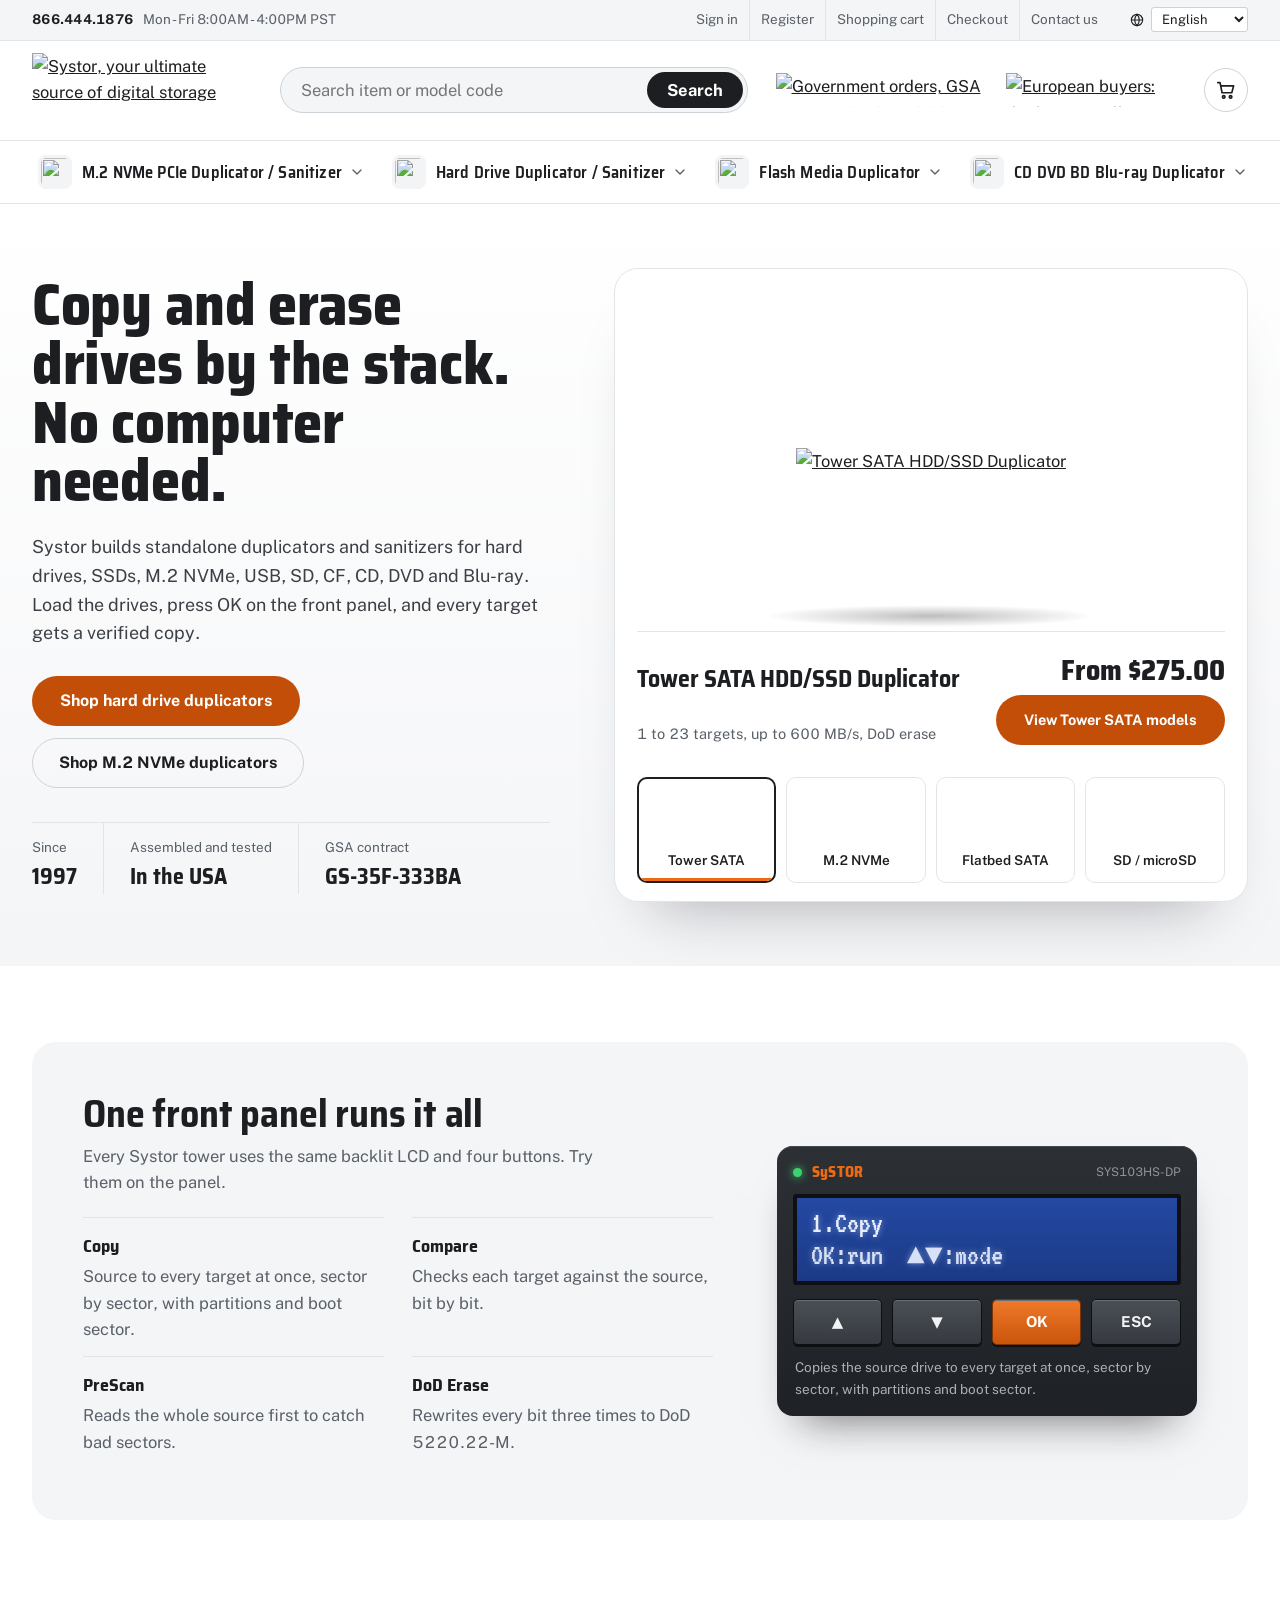
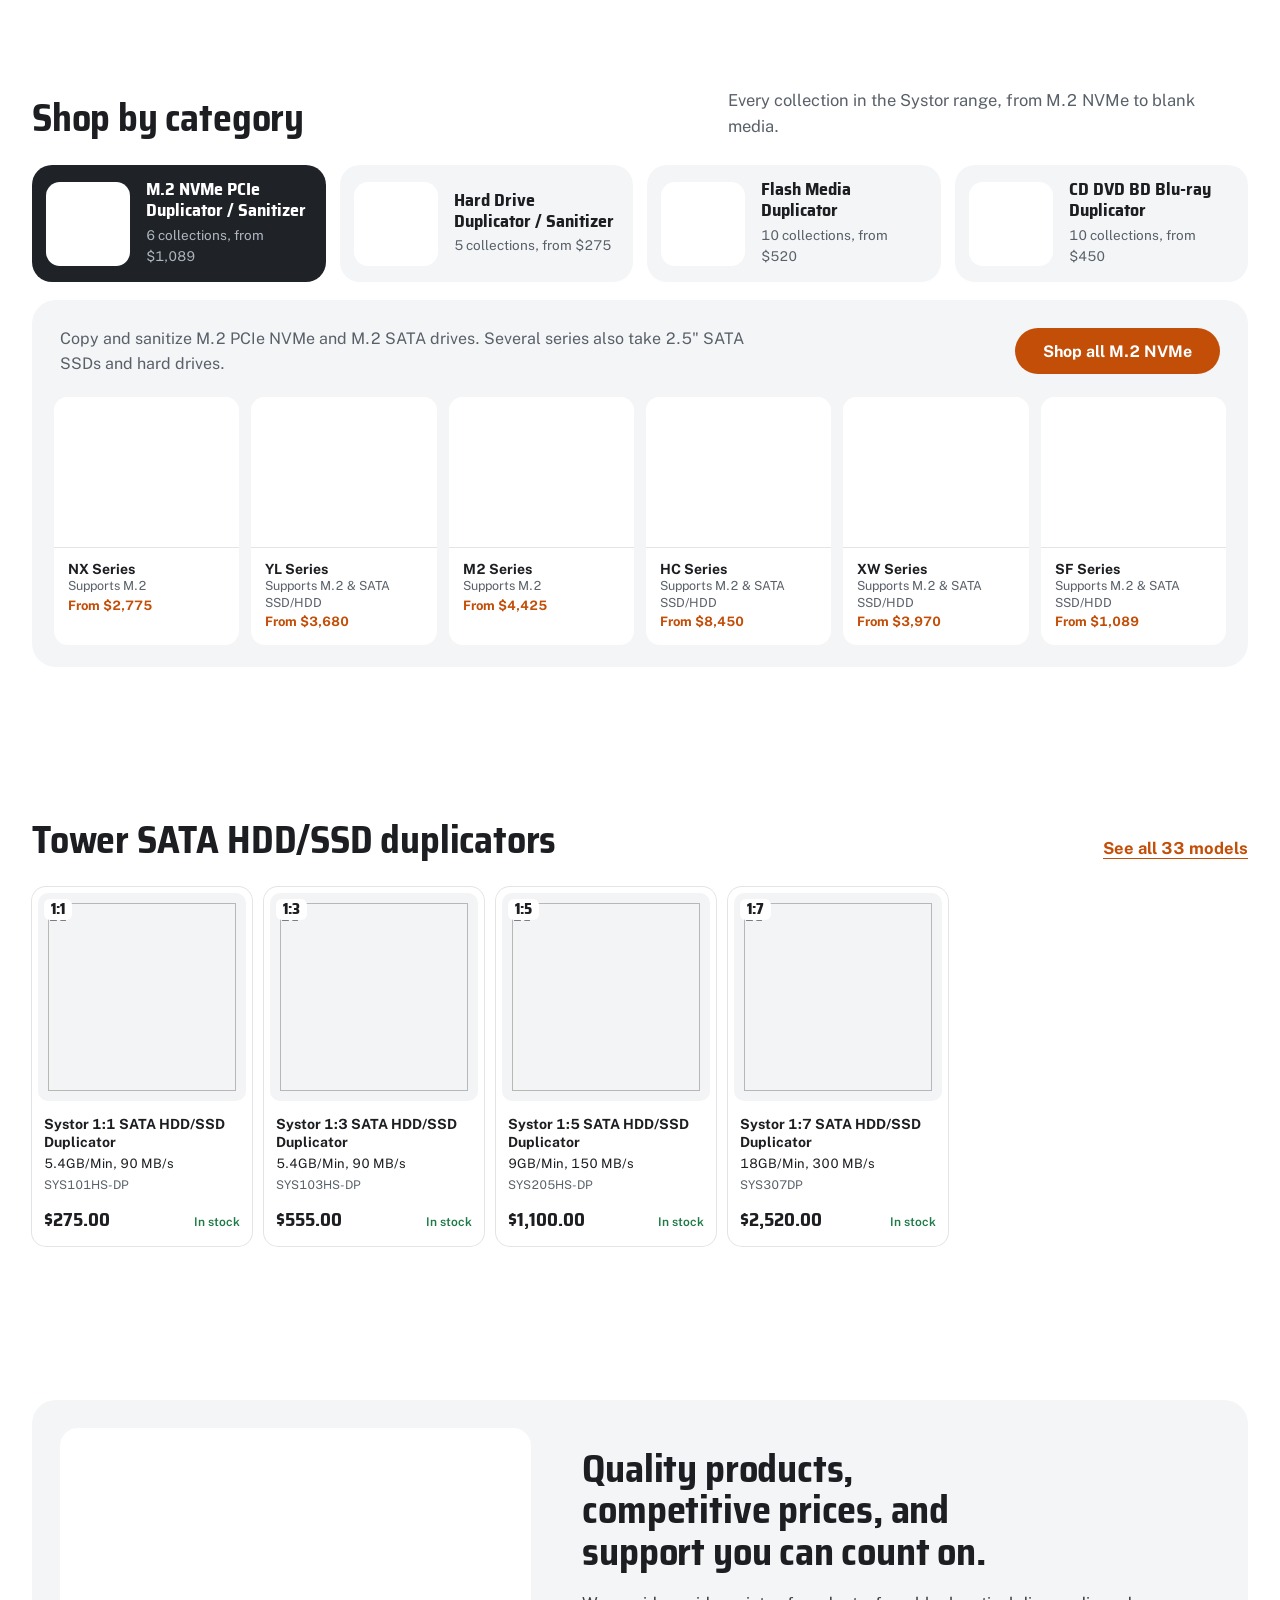
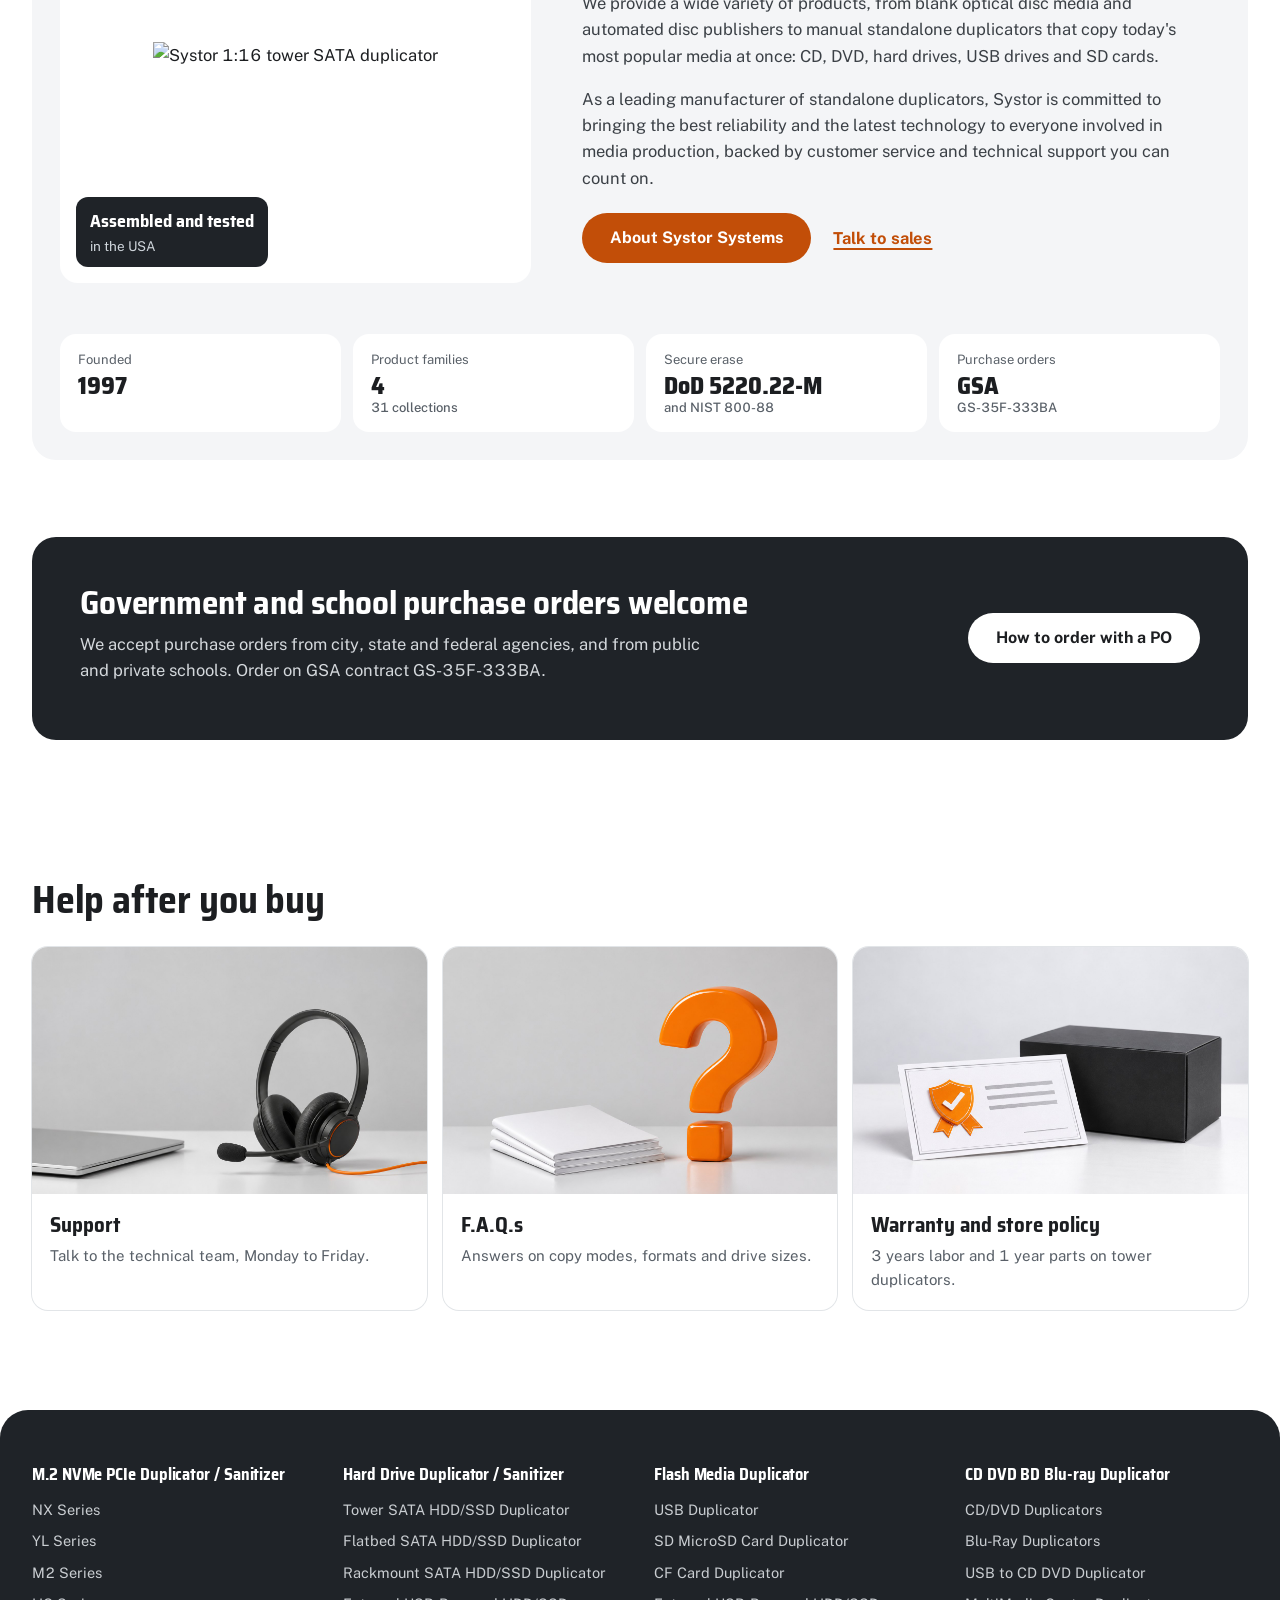
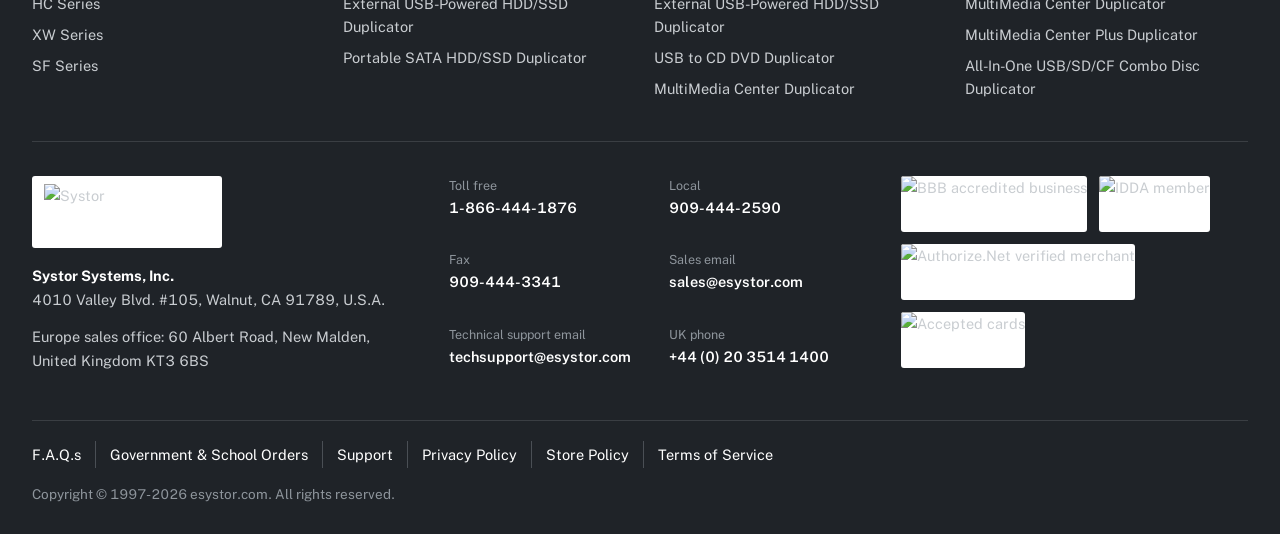
==== commit 54431d38: "Hero: 4-product auto slideshow with progress line, pause on hover, swipe Co-Authored-By: Claude Opus" ====
--- a/index.html
+++ b/index.html
@@ -8,7 +8,7 @@
 <link rel="preconnect" href="https://fonts.googleapis.com">
 <link rel="preconnect" href="https://fonts.gstatic.com" crossorigin>
 <link href="https://fonts.googleapis.com/css2?family=Public+Sans:ital,wght@0,400;0,500;0,600;0,700;1,400&family=Saira+Semi+Condensed:wght@500;600;700;800&family=VT323&display=swap" rel="stylesheet">
-<link rel="stylesheet" href="assets/esystor.css?v=34">
+<link rel="stylesheet" href="assets/esystor.css?v=36">
 </head>
 <body>
 <a class="skip" href="#main">Skip to content</a>
@@ -298,7 +298,7 @@
     <p class="copy">Copyright © 1997-2026 esystor.com. All rights reserved.</p>
   </div>
 </footer>
-<script src="assets/esystor.js?v=30"></script>
+<script src="assets/esystor.js?v=36"></script>
 <script>function googleTranslateElementInit(){new google.translate.TranslateElement({pageLanguage:'en',autoDisplay:false},'google_translate_element')}</script>
 <script src="https://translate.google.com/translate_a/element.js?cb=googleTranslateElementInit"></script>
 </body>
--- a/assets/esystor.css
+++ b/assets/esystor.css
@@ -1052,3 +1052,13 @@
 .ab2-vp{display:grid;place-items:center;aspect-ratio:16/10;background:#eceeef}.ab2-vp img{width:auto!important;height:84%!important;aspect-ratio:auto!important;object-fit:contain;mix-blend-mode:multiply}
 .ab2-end-in,.gov-in{width:calc(min(100%,var(--max)) - 2 * var(--gut));margin-left:auto;margin-right:auto}
 .ab2 .gov{padding-top:0}.sec.ab2-values{padding-bottom:clamp(36px,4vw,56px)}
+
+/* hero slideshow: progress line on the active product, slide-in transition */
+.stage-pick button{position:relative;overflow:hidden}
+.stage-pick button::after{content:"";position:absolute;left:0;bottom:0;height:3px;width:100%;background:var(--orange);transform:scaleX(0);transform-origin:left}
+.stage-pick button.run::after{animation:stagebar var(--dur,5000ms) linear forwards}
+.stage.paused .stage-pick button.run::after{animation-play-state:paused}
+@keyframes stagebar{to{transform:scaleX(1)}}
+.show{animation:showslide .6s cubic-bezier(.2,.7,.2,1) both}
+@keyframes showslide{from{opacity:0;transform:translateX(28px)}to{opacity:1;transform:none}}
+@media (prefers-reduced-motion:reduce){.show{animation:none}.stage-pick button::after{display:none}}
